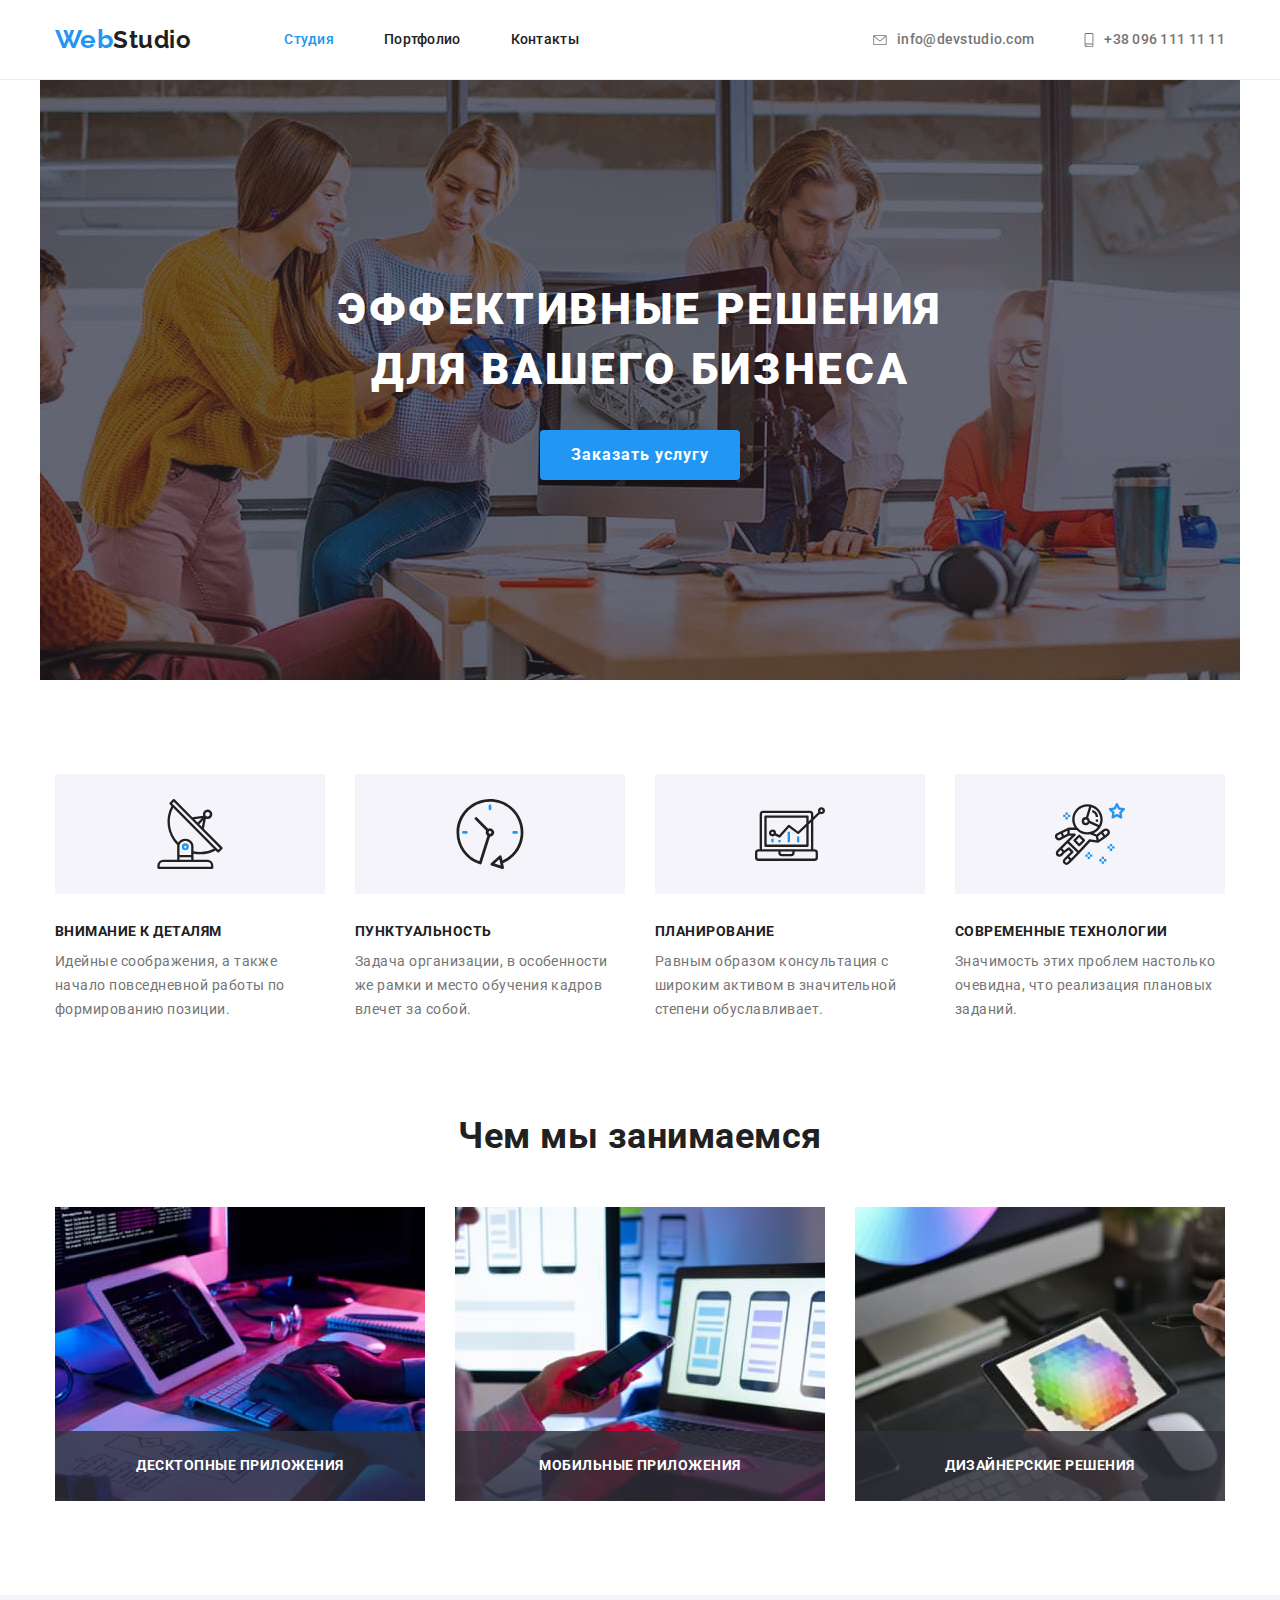
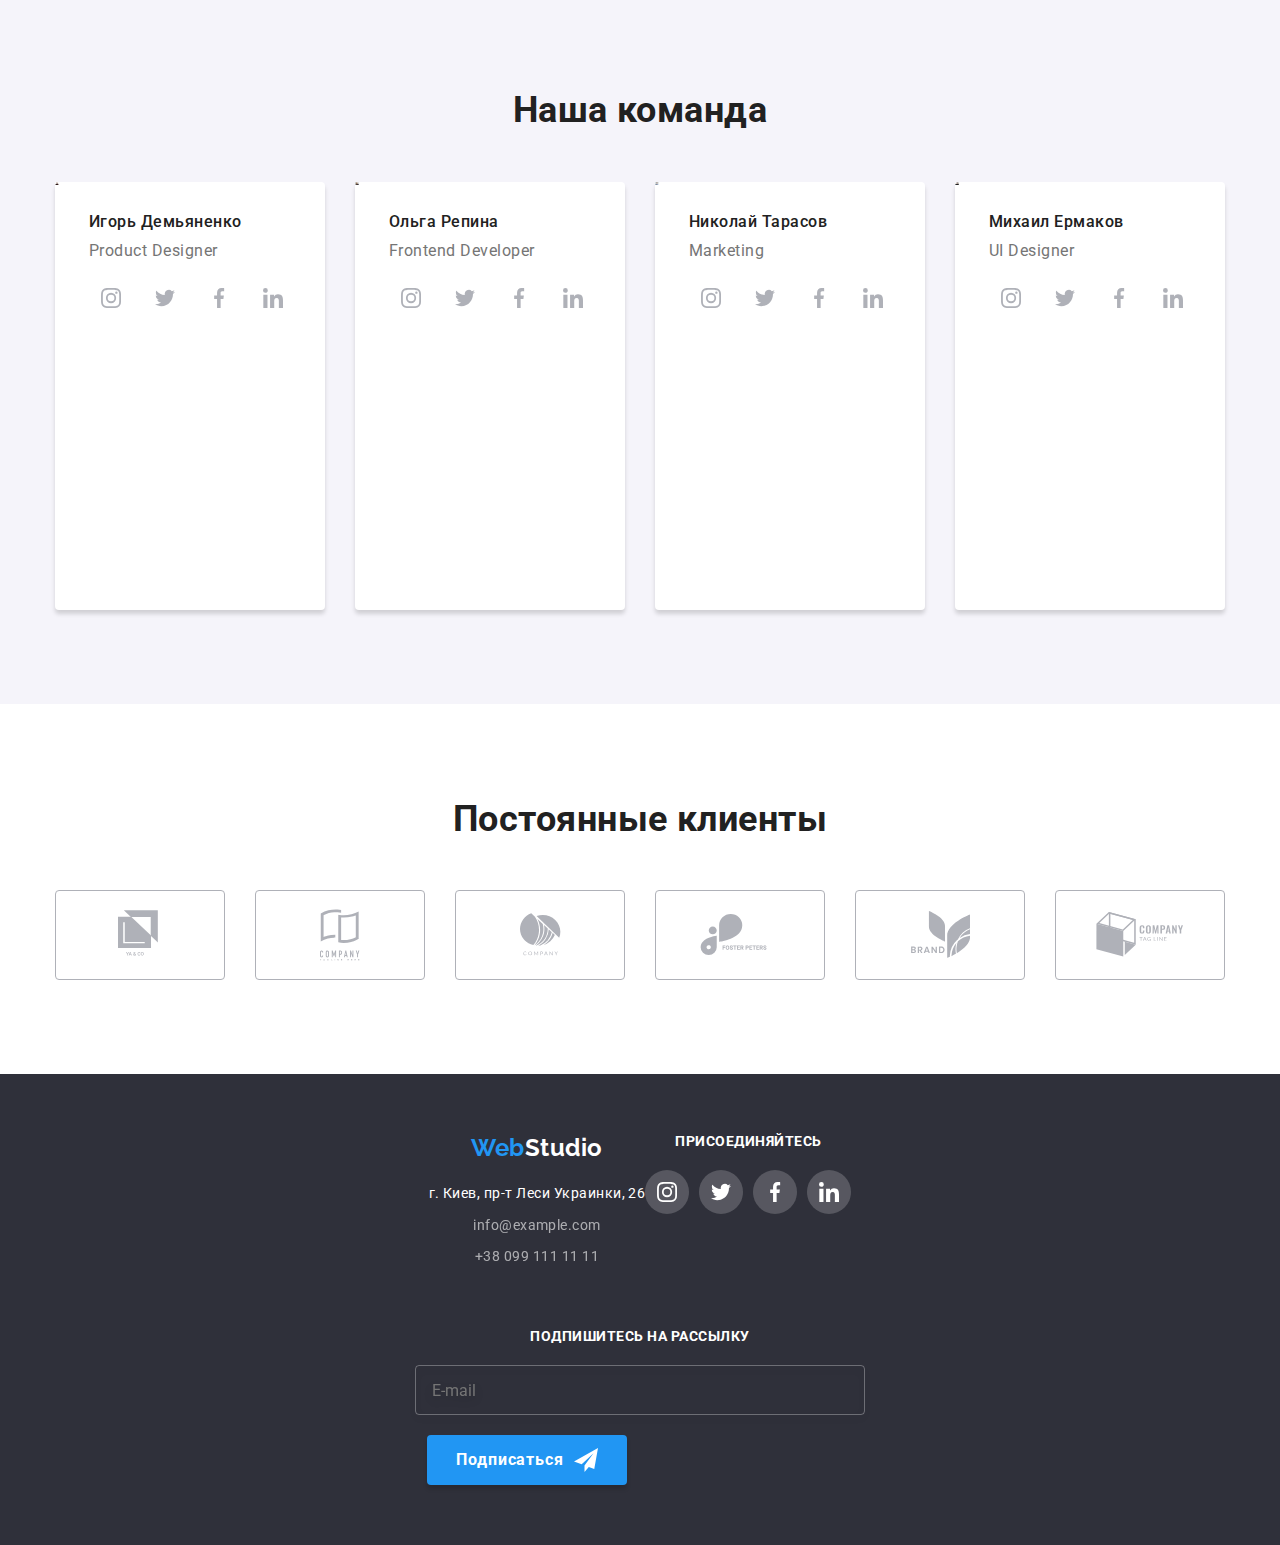
==== index.html @ 085616d6 "working-on-footer" ====
<!DOCTYPE html>
<html lang="ru">

<head>
    <meta charset="UTF-8">
    <meta name="viewport" content="width=device-width, initial-scale=1.0">
    <title>ВебСтудия</title>
    <link rel="preconnect" href="https://fonts.gstatic.com">
    <link href="https://fonts.googleapis.com/css2?family=Raleway:wght@700&family=Roboto:wght@400;500;700;900&display=swap"
        rel="stylesheet">
    <link rel="stylesheet" href="https://cdnjs.cloudflare.com/ajax/libs/modern-normalize/1.0.0/modern-normalize.css">
    <link rel="stylesheet" href="./css/main.min.css">
</head>

<body>
    <!-- header -->
    <header class="header">
        <div class="container oneline">
            <nav class="navigation">
                <a class="logo logo--header" href="./index.html" lang="en">Web<span class="logo logo--above">Studio</span></a>
                <ul class="nav-links">
                    <li class="nav-links__item">
                        <a class="nav-links__link nav-links__link--current" href="./index.html">Студия</a>
                    </li>
                    <li class="nav-links__item">
                        <a class="nav-links__link" href="./portfolio.html">Портфолио</a>
                    </li>
                    <li class="nav-links__item">
                        <a class="nav-links__link" href="#">Контакты</a>
                    </li>
                </ul>
            </nav>
            <button class="burger-button" type="button" data-menu-button>
                <svg class="burger-button__icon">
                    <use href="./images/icons/sprite.svg#icon-burger"></use>
                </svg>
            </button>
            <ul class="header-address">
                <li class="header-address__item">
                    <a class="header-address__link" href="mailto:info@devstudio.com">
                        <svg class="header-address__icon header-address__icon--envelope" width="14" height="10">
                            <use href="./images/icons/sprite.svg#icon-envelope">
                            </use>
                        </svg>info@devstudio.com
                    </a>
                </li>
                <li class="header-address__item">
                    <a class="header-address__link" href="tel:+380961111111">
                        <svg class="header-address__icon header-address__icon--smartphone" width="10" height="14">
                            <use href="./images/icons/sprite.svg#icon-smartphone">
                            </use>
                        </svg>+38 096 111 11 11
                    </a>
                </li>
            </ul>
        </div>
        <div class="mobile-menu is-open" data-menu>
            <button type="button" class="close" data-menu-close>
                <svg class="close__sign close__sign--mobile">
                    <use href="./images/icons/sprite.svg#icon-Vector"></use>
                </svg>
            </button>
            <ul class="nav-links">
                <li class="nav-links__item">
                    <a href="" class="nav-links__link">Студия</a>
                </li>
                <li class="nav-links__item">
                    <a href="" class="nav-links__link">Портфолио</a>
                </li>
                <li class="nav-links__item">
                    <a href="" class="nav-links__link">Контакты</a>
                </li>
            </ul>
            <ul class="header-address">
                <li class="header-address__item">
                    <a class="header-address__link" href="mailto:info@devstudio.com">info@devstudio.com</a>
                </li>
                <li class="header-address__item">
                    <a class="header-address__link--phone" href="tel:+380961111111">+38 096 111 11 11</a>
                </li>
            </ul>
            <ul class="mobile-socials">
                <li class="mobile-socials__item">
                    <a class="mobile-socials__link" href="mailto:info@devstudio.com">Instagram</a>
                </li>
                <li class="mobile-socials__item">
                    <a class="mobile-socials__link" href="tel:+380961111111">Twitter</a>
                </li>
                <li class="mobile-socials__item">
                    <a class="mobile-socials__link" href="tel:+380961111111">Facebook</a>
                </li>
                <li class="mobile-socials__item">
                    <a class="mobile-socials__link" href="tel:+380961111111">LinkedIn</a>
                </li>
            </ul>
        </div>
    </header>

    <main>
        <!-- hero --> 
        <section class="hero">
            <div class="container">
                <h1 class="hero__title">Эффективные решения для вашего бизнеса</h1>
                <button type="button" class="main-button" data-modal-open>Заказать услугу</button>
            </div>
        </section>

        <!-- modal window -->
        <div class="backdrop is-hidden" data-modal>
            <div class="modal">
                <button class="close" data-modal-close>
                    <svg class="close__sign close__sign--modal">
                        <use href="./images/icons/sprite.svg#icon-Vector">
                        </use>
                    </svg>
                </button>

                <!-- order-form -->
                <h2 class="form__title">Оставьте свои данные, мы вам перезвоним</h2>
                <form action="#" class="form">

                    <label class="form__label">Имя
                        <input name="user-name" class="form__input" type="text" placeholder=" " required>
                        <svg class="form__icon">
                            <use href="./images/icons/sprite.svg#icon-personform"></use>
                        </svg>
                    </label>

                    <label class="form__label">Телефон
                        <input name="user-phone" class="form__input" type="number" placeholder=" " required>
                        <svg class="form__icon">
                            <use href="./images/icons/sprite.svg#icon-phoneform"></use>
                        </svg>
                    </label>

                    <label class="form__label">Почта
                        <input name="user-email" class="form__input" type="email" placeholder=" " required>
                        <svg class="form__icon">
                            <use href="./images/icons/sprite.svg#icon-emailform"></use>
                        </svg>
                    </label>

                    <span class="form__label">Комментарий
                        <textarea class="form__input form__input--comment" name="user-comment" placeholder="Введите текст"></textarea>
                    </span>

                    <label class="form__field">
                        <input class="checkbox visually-hidden" name="accept" type="checkbox">
                        <svg class="checkbox__icon" width="16" height="15">
                            <use href="./images/icons/sprite.svg#icon-tick">
                            </use>
                        </svg>
                        Соглашаюсь с рассылкой и принимаю &nbsp;<a class="checkbox__link" href="#">Условия договора</a>
                    </label>

                    <button class="main-button" type="submit">Отправить</button>

                </form>
            </div>
        </div>

        <!-- usp -->
        <section class="section usp">
            <div class="container">
                <h2 hidden>Важные моменты</h2>
                <ul class="usp-list">
                    <li class="usp-list__item usp-list__item--antenna">
                        <h3 class="usp-list__title">Внимание к деталям</h3>
                        <p class="usp-list__description">Идейные соображения, а также начало повседневной работы по формированию
                            позиции.</p>
                    </li>
                    <li class="usp-list__item usp-list__item--clock">
                        <h3 class="usp-list__title">Пунктуальность</h3>
                        <p class="usp-list__description">Задача организации, в особенности же рамки и место обучения кадров влечет за
                            собой.</p>
                    </li>
                    <li class="usp-list__item usp-list__item--diagram">
                        <h3 class="usp-list__title">Планирование</h3>
                        <p class="usp-list__description">Равным образом консультация с широким активом в значительной степени
                            обуславливает.</p>
                    </li>
                    <li class="usp-list__item usp-list__item--astronaut">
                        <h3 class="usp-list__title">Современные технологии</h3>
                        <p class="usp-list__description">Значимость этих проблем настолько очевидна, что реализация плановых заданий.
                        </p>
                    </li>
                </ul>
            </div>
        </section>

        <!-- our job -->
        <section class="ourjob">
            <div class="container">
                <h2 class="section-title">Чем мы занимаемся</h2>
                <ul class="ourjob-list">
                    <li class="ourjob-list__item">
                        <img src="./images/img1.jpg" alt="картинка 1" width="370" height="294">
                        <div class="ourjob-list__action">
                            <p class="ourjob-list__text">Десктопные приложения</p>
                        </div>
                    </li>
                    <li class="ourjob-list__item">
                        <img src="./images/img2.jpg" alt="картинка 2" width="370" height="294">
                        <div class="ourjob-list__action">
                            <p class="ourjob-list__text">Мобильные приложения</p>
                        </div>
                    </li>
                    <li class="ourjob-list__item">
                        <img src="./images/img3.jpg" alt="картинка 3" width="370" height="294">
                        <div class="ourjob-list__action">
                            <p class="ourjob-list__text">Дизайнерские решения</p>
                        </div>
                    </li>
                </ul>
            </div>
        </section>

        <!-- team -->
        <section class="section team">
            <div class="container">
                <h2 class="section-title">Наша команда</h2>
                <ul class="members">
                    <li class="member-card">
                        <picture>
                            <source srcset="./images/team/d-demyanenko.webp 1x, ./images/team/d-demyanenko@2x.webp 2x" media="(min-width: 1200px)" type="image/webp">
                            <source srcset="./images/team/d-demyanenko.jpg 1x, ./images/team/d-demyanenko@2x.jpg 2x" media="(min-width: 1200px)">
                        
                            <source srcset="./images/team/p-demyanenko.webp 1x, ./images/team/p-demyanenko2x.webp 2x" media="(min-width: 768px)" type="image/webp">
                            <source srcset="./images/team/p-demyanenko.jpg 1x, ./images/team/p-demyanenko@2x.jpg 2x" media="(min-width: 768px)">

                            <source srcset="./images/team/m-demyanenko.webp 1x, ./images/team/m-demyanenko2x.webp 2x" media="(min-width: 480px)" type="image/webp">
                            <source srcset="./images/team/m-demyanenko.jpg 1x, ./images/team/m-demyanenko@2x.jpg 2x" media="(min-width: 480px)">

                            <img class="member-card__photo" src="./images/team/m-demyanenko.jpg" alt=" Фото Игорь Демьяненко">
                        </picture>
                        <div class="member-card__text">
                            <h3 class="member-card__name">Игорь Демьяненко</h3>
                            <p class="member-card__job" lang="en">Product Designer</p>
                            <ul class="social">
                                <li class="social__item">
                                    <a href="#" class="social__link">
                                        <svg class="social__icon">
                                        <use href="./images/icons/sprite.svg#icon-instagram">
                                        </use>
                                        </svg>
                                    </a>
                                </li>
                                <li class="social__item">
                                    <a href="#" class="social__link">
                                        <svg class="social__icon">
                                            <use href="./images/icons/sprite.svg#icon-twitter">
                                            </use>
                                        </svg>
                                    </a>
                                </li>
                                <li class="social__item">
                                    <a href="#" class="social__link">
                                        <svg class="social__icon">
                                            <use href="./images/icons/sprite.svg#icon-facebook">
                                            </use>
                                        </svg>
                                    </a>
                                </li>
                                <li class="social__item">
                                    <a href="#" class="social__link">
                                        <svg class="social__icon">
                                            <use href="./images/icons/sprite.svg#icon-linkedin">
                                            </use>
                                        </svg>
                                    </a>
                                </li>
                            </ul>
                        </div>
                    </li>
                    <li class="member-card">
                        <picture>
                            <source srcset="./images/team/d-repina.webp 1x, ./images/team/d-repina@2x.webp 2x"
                                media="(min-width: 1200px)" type="image/webp">
                            <source srcset="./images/team/d-repina.jpg 1x, ./images/team/d-repina@2x.jpg 2x"
                                media="(min-width: 1200px)">
                        
                            <source srcset="./images/team/p-repina.webp 1x, ./images/team/p-repina2x.webp 2x" media="(min-width: 768px)"
                                type="image/webp">
                            <source srcset="./images/team/p-repina.jpg 1x, ./images/team/p-repina@2x.jpg 2x" media="(min-width: 768px)">
                        
                            <source srcset="./images/team/m-repina.webp 1x, ./images/team/m-repina2x.webp 2x" media="(min-width: 480px)"
                                type="image/webp">
                            <source srcset="./images/team/m-repina.jpg 1x, ./images/team/m-repina@2x.jpg 2x" media="(min-width: 480px)">
                            
                            <img class="member-card__photo" src="./images/team/m-repina.jpg" alt=" Фото Ольга Репина">
                        </picture>
                        <div class="member-card__text">
                            <h3 class="member-card__name">Ольга Репина</h3>
                            <p class="member-card__job" lang="en">Frontend Developer</p>
                            <ul class="social">
                                <li class="social__item">
                                    <a href="#" class="social__link">
                                        <svg class="social__icon">
                                            <use href="./images/icons/sprite.svg#icon-instagram">
                                            </use>
                                        </svg>
                                    </a>
                                </li>
                                <li class="social__item">
                                    <a href="#" class="social__link">
                                        <svg class="social__icon">
                                            <use href="./images/icons/sprite.svg#icon-twitter">
                                            </use>
                                        </svg>
                                    </a>
                                </li>
                                <li class="social__item">
                                    <a href="#" class="social__link">
                                        <svg class="social__icon">
                                            <use href="./images/icons/sprite.svg#icon-facebook">
                                            </use>
                                        </svg>
                                    </a>
                                </li>
                                <li class="social__item">
                                    <a href="#" class="social__link">
                                        <svg class="social__icon">
                                            <use href="./images/icons/sprite.svg#icon-linkedin">
                                            </use>
                                        </svg>
                                    </a>
                                </li>
                            </ul>
                        </div>
                    </li>
                    <li class="member-card">
                        <picture>
                            <source srcset="./images/team/d-tarasov.webp 1x, ./images/team/d-tarasov@2x.webp 2x" media="(min-width: 1200px)"
                                type="image/webp">
                            <source srcset="./images/team/d-tarasov.jpg 1x, ./images/team/d-tarasov@2x.jpg 2x" media="(min-width: 1200px)">
                        
                            <source srcset="./images/team/p-tarasov.webp 1x, ./images/team/p-tarasov2x.webp 2x" media="(min-width: 768px)"
                                type="image/webp">
                            <source srcset="./images/team/p-tarasov.jpg 1x, ./images/team/p-tarasov@2x.jpg 2x" media="(min-width: 768px)">
                        
                            <source srcset="./images/team/m-tarasov.webp 1x, ./images/team/m-tarasov2x.webp 2x" media="(min-width: 480px)"
                                type="image/webp">
                            <source srcset="./images/team/m-tarasov.jpg 1x, ./images/team/m-tarasov@2x.jpg 2x" media="(min-width: 480px)">
                        
                            <img class="member-card__photo" src="./images/team/m-tarasov.jpg" alt="Фото Николай Тарасов">
                        </picture>
                        <div class="member-card__text">
                            <h3 class="member-card__name">Николай Тарасов</h3>
                            <p class="member-card__job" lang="en">Marketing</p>
                            <ul class="social">
                                <li class="social__item">
                                    <a href="#" class="social__link">
                                        <svg class="social__icon">
                                            <use href="./images/icons/sprite.svg#icon-instagram">
                                            </use>
                                        </svg>
                                    </a>
                                </li>
                                <li class="social__item">
                                    <a href="#" class="social__link">
                                        <svg class="social__icon">
                                            <use href="./images/icons/sprite.svg#icon-twitter">
                                            </use>
                                        </svg>
                                    </a>
                                </li>
                                <li class="social__item">
                                    <a href="#" class="social__link">
                                        <svg class="social__icon">
                                            <use href="./images/icons/sprite.svg#icon-facebook">
                                            </use>
                                        </svg>
                                    </a>
                                </li>
                                <li class="social__item">
                                    <a href="#" class="social__link">
                                        <svg class="social__icon">
                                            <use href="./images/icons/sprite.svg#icon-linkedin">
                                            </use>
                                        </svg>
                                    </a>
                                </li>
                            </ul>
                        </div>
                    </li>
                    <li class="member-card">
                        <picture>
                            <source srcset="./images/team/d-ermakov.webp 1x, ./images/team/d-ermakov@2x.webp 2x" media="(min-width: 1200px)"
                                type="image/webp">
                            <source srcset="./images/team/d-ermakov.jpg 1x, ./images/team/d-ermakov@2x.jpg 2x" media="(min-width: 1200px)">
                        
                            <source srcset="./images/team/p-ermakov.webp 1x, ./images/team/p-ermakov2x.webp 2x" media="(min-width: 768px)"
                                type="image/webp">
                            <source srcset="./images/team/p-ermakov.jpg 1x, ./images/team/p-ermakov@2x.jpg 2x" media="(min-width: 768px)">
                        
                            <source srcset="./images/team/m-ermakov.webp 1x, ./images/team/m-ermakov2x.webp 2x" media="(min-width: 480px)"
                                type="image/webp">
                            <source srcset="./images/team/m-ermakov.jpg 1x, ./images/team/m-ermakov@2x.jpg 2x" media="(min-width: 480px)">
                        
                            <img class="member-card__photo" src="./images/team/m-ermakov.jpg" alt="Фото Михаил Ермаков">
                        </picture>
                        <div class="member-card__text">
                            <h3 class="member-card__name">Михаил Ермаков</h3>
                            <p class="member-card__job" lang="en">UI Designer</p>
                            <ul class="social">
                                <li class="social__item">
                                    <a href="#" class="social__link">
                                        <svg class="social__icon">
                                            <use href="./images/icons/sprite.svg#icon-instagram">
                                            </use>
                                        </svg>
                                    </a>
                                </li>
                                <li class="social__item">
                                    <a href="#" class="social__link">
                                        <svg class="social__icon">
                                            <use href="./images/icons/sprite.svg#icon-twitter">
                                            </use>
                                        </svg>
                                    </a>
                                </li>
                                <li class="social__item">
                                    <a href="#" class="social__link">
                                        <svg class="social__icon">
                                            <use href="./images/icons/sprite.svg#icon-facebook">
                                            </use>
                                        </svg>
                                    </a>
                                </li>
                                <li class="social__item">
                                    <a href="#" class="social__link">
                                        <svg class="social__icon">
                                            <use href="./images/icons/sprite.svg#icon-linkedin">
                                            </use>
                                        </svg>
                                    </a>
                                </li>
                            </ul>
                        </div>
                    </li>
                </ul>
            </div>
        </section>
        
        <!-- clients -->
        <section class="section">
            <div class="container">
                <h2 class="section-title">Постоянные клиенты</h2>
                <ul class="clients-list">
                    <li class="clients-list__item">
                        <a class="clients-list__link" href="#">
                            <svg class="clients-list__logo" width="44" height="49">
                                <use href="./images/icons/sprite.svg#icon-logo1"></use>
                            </svg>
                        </a>
                    </li>
                    <li class="clients-list__item">
                        <a class="clients-list__link" href="#">
                            <svg class="clients-list__logo" width="40" height="52">
                                <use href="./images/icons/sprite.svg#icon-logo2"></use>
                            </svg>
                        </a>
                    </li>
                    <li class="clients-list__item">
                        <a class="clients-list__link" href="#">
                            <svg class="clients-list__logo" width="41" height="43">
                                <use href="./images/icons/sprite.svg#icon-logo3"></use>
                            </svg>
                        </a>
                    </li>
                    <li class="clients-list__item">
                        <a class="clients-list__link" href="#">
                            <svg class="clients-list__logo" width="80" height="42">
                                <use href="./images/icons/sprite.svg#icon-logo4"></use>
                            </svg>
                        </a>
                    </li>
                    <li class="clients-list__item">
                        <a class="clients-list__link" href="#">
                            <svg class="clients-list__logo" width="59" height="47">
                                <use href="./images/icons/sprite.svg#icon-logo5"></use>
                            </svg>
                        </a>
                    </li>
                    <li class="clients-list__item">
                        <a class="clients-list__link" href="#">
                            <svg class="clients-list__logo" width="88" height="45">
                                <use href="./images/icons/sprite.svg#icon-logo6"></use>
                            </svg>
                        </a>
                    </li>
                </ul>
            </div>
        </section>
    </main>

    <!-- footer -->
    <footer class="footer">
        <div class="container general">
            <div class="footer-one-and-two">
                <div class="footer-one">
                    <a class="logo logo--footer" href="./index.html" lang="en">Web<span class="logo logo--below">Studio</span></a>
                    <address class="footer-address">
                        <a class="footer-address__item" href="#">г. Киев, пр-т Леси Украинки, 26</a>
                        <a class="footer-address__item footer-address__item--contact-link" href="mailto:info@example.com">info@example.com</a>
                        <a class="footer-address__item footer-address__item--contact-link" href="tel:+380991111111">+38 099 111 11 11</a>
                    </address>
                </div>
                <div class="footer-two">
                    <h3 class="footer-title">Присоединяйтесь</h3>
                    <ul class="social">
                        <li class="social__item social__item--footer">
                            <a href="#" class="social__link">
                                <svg class="social__icon social__icon--footer">
                                    <use href="./images/icons/sprite.svg#icon-instagram">
                                    </use>
                                </svg>
                            </a>
                        </li>
                        <li class="social__item social__item--footer">
                            <a href="#" class="social__link">
                                <svg class="social__icon social__icon--footer">
                                    <use href="./images/icons/sprite.svg#icon-twitter">
                                    </use>
                                </svg>
                            </a>
                        </li>
                        <li class="social__item social__item--footer">
                            <a href="#" class="social__link">
                                <svg class="social__icon 
                                social__icon--footer">
                                    <use href="./images/icons/sprite.svg#icon-facebook">
                                    </use>
                                </svg>
                            </a>
                        </li>
                        <li class="social__item social__item--footer">
                            <a href="#" class="social__link">
                                <svg class="social__icon social__icon--footer">
                                    <use href="./images/icons/sprite.svg#icon-linkedin">
                                    </use>
                                </svg>
                            </a>
                        </li>
                    </ul>
                </div>
            </div>
            <div class="footer-three">
                <form action="#" class="subscribe">
                    <p class="footer-title">Подпишитесь на рассылку</p>
                    <div class="subscribe__container">
                        <input name="user-e-mail" class="subscribe__input" type="email" placeholder="E-mail">
                        <button class="main-button subscribe__btn" type="submit">
                            <span>Подписаться</span>
                            <svg class="subscribe__icon">
                                <use href="./images/icons/sprite.svg#icon-send"></use>
                            </svg>
                        </button>
                    </div>
                </form>
            </div>
        </div>
    </footer>

    <script src="./js/mobile-menu.js"></script>
    <script src="./js/modal.js"></script>
</body>

</html>
---- css/main.min.css ----
:root{--accent-color: #2196f3;--h-color: #212121;--text-color: #757575;--white-color: #ffffff;--font-family: Roboto, sans-serif;--time: 250ms;--delay: cubic-bezier(0.4, 0, 0.2, 1)}.visually-hidden{position:absolute !important;clip:rect(1px 1px 1px 1px);clip:rect(1px, 1px, 1px, 1px);padding:0 !important;border:0 !important;height:1px !important;width:1px !important;overflow:hidden}.main-button,.social__link,.close__sign,.nav-links__link,.nav-links__link::after,.header-address__icon,.burger-button__icon,.mobile-menu,.backdrop,.modal,.form__input,.form__icon,.checkbox__icon,.clients-list__link,.sort-button,.projects__link,.jump__text,.footer-address__item--contact-link{-webkit-transition:all var(--time) var(--delay);transition:all var(--time) var(--delay)}html{-webkit-box-sizing:border-box;box-sizing:border-box}*,*::after,*::before{-webkit-box-sizing:inherit;box-sizing:inherit}body{font-family:var(--font-family);letter-spacing:0.03em;font-style:normal;margin:0}ul{margin:0;padding:0;list-style:none}a{text-decoration:none}h1,h2,h3,h4,h5,h6,p{margin:0}img{display:block;max-width:100%;height:auto}.container{width:100%;padding:0 15px}.header .container{display:-webkit-box;display:-ms-flexbox;display:flex;-webkit-box-pack:justify;-ms-flex-pack:justify;justify-content:space-between;-webkit-box-align:center;-ms-flex-align:center;align-items:center}.container.oneline{display:-webkit-box;display:-ms-flexbox;display:flex}@media screen and (max-width: 767px){.container.oneline .header-address{display:none}}.container.general{display:-webkit-box;display:-ms-flexbox;display:flex;-webkit-box-orient:horizontal;-webkit-box-direction:normal;-ms-flex-direction:row;flex-direction:row;-webkit-box-align:baseline;-ms-flex-align:baseline;align-items:baseline;-webkit-box-pack:center;-ms-flex-pack:center;justify-content:center;display:flex;-ms-flex-direction:column;flex-direction:column;-webkit-box-align:center;-ms-flex-align:center;align-items:center}@media screen and (min-width: 480px){.container{width:480px;margin:0 auto}}@media screen and (min-width: 768px){.container{width:760px}}@media screen and (min-width: 1200px){.container{width:1200px}}.main-button{display:block;padding:8px 0;width:200px;margin:0 auto;font-weight:700;font-size:16px;line-height:1.875;letter-spacing:0.06em;color:var(--white-color);background:var(--accent-color);-webkit-box-shadow:0px 4px 4px rgba(0,0,0,0.15);box-shadow:0px 4px 4px rgba(0,0,0,0.15);border-radius:4px;border-color:transparent;cursor:pointer}.main-button:hover,.main-button:focus{background-color:#188ce8;-webkit-filter:drop-shadow(0px 4px 4px rgba(0,0,0,0.15));filter:drop-shadow(0px 4px 4px rgba(0,0,0,0.15))}.main-button.subscribe__btn{display:-webkit-box;display:-ms-flexbox;display:flex;-webkit-box-orient:horizontal;-webkit-box-direction:normal;-ms-flex-direction:row;flex-direction:row;-webkit-box-align:center;-ms-flex-align:center;align-items:center;-webkit-box-pack:center;-ms-flex-pack:center;justify-content:center}@media screen and (min-width: 1200px){.main-button.subscribe__btn{margin-left:12px}}.main-button.subscribe__btn .subscribe__icon{content:"";display:block;margin-left:10px;height:24px;width:24px;background-position:center;background-size:contain;background-repeat:no-repeat;fill:currentColor}.logo{display:inline-block;font-family:Raleway, sans-serif;font-weight:700;font-size:24px;line-height:1.17;color:var(--accent-color)}.logo--header{padding-top:16px;padding-bottom:16px}@media screen and (min-width: 768px){.logo--header{margin-right:88px;padding-top:24px;padding-bottom:25px}}@media screen and (min-width: 1200px){.logo--header{margin-right:93px;font-weight:700;font-size:26px;line-height:1.19}}.logo--footer{margin-bottom:20px}.logo--above{color:var(--h-color)}.logo--below{color:var(--white-color)}.section-title{display:-webkit-box;display:-ms-flexbox;display:flex;font-weight:700;font-size:28px;line-height:1.178;color:var(--h-color);margin-bottom:30px;-webkit-box-pack:center;-ms-flex-pack:center;justify-content:center}@media screen and (min-width: 1200px){.section-title{font-weight:700;font-size:36px;line-height:1.17;margin-bottom:50px}}.social{display:-webkit-box;display:-ms-flexbox;display:flex;-webkit-box-orient:horizontal;-webkit-box-direction:normal;-ms-flex-direction:row;flex-direction:row;-webkit-box-align:center;-ms-flex-align:center;align-items:center;-webkit-box-pack:center;-ms-flex-pack:center;justify-content:center;list-style:none}.social__item{display:block;width:44px;height:44px;margin-right:10px;border-radius:50%}.social__item:last-child{margin-right:0}.social__item--footer{background-color:rgba(255,255,255,0.1)}.social__link{width:inherit;height:inherit;border-radius:inherit;display:-webkit-box;display:-ms-flexbox;display:flex;-webkit-box-orient:horizontal;-webkit-box-direction:normal;-ms-flex-direction:row;flex-direction:row;-webkit-box-align:center;-ms-flex-align:center;align-items:center;-webkit-box-pack:center;-ms-flex-pack:center;justify-content:center;fill:#afb1b8;background-color:inherit}.social__link:hover,.social__link:focus{background-color:var(--accent-color);fill:var(--white-color)}.social__icon{height:20px;width:20px;background-position:center;background-size:contain;background-repeat:no-repeat}.social__icon--footer{fill:var(--white-color)}.close{position:absolute;background:var(--white-color);cursor:pointer}.modal .close{width:30px;height:30px;top:8px;right:8px;border:1px solid rgba(0,0,0,0.1);border-radius:50%}.mobile-menu .close{top:10px;right:15px;width:40px;height:40px;border:none}.close__sign{content:"";fill:currentColor}.close__sign:focus,.close__sign:hover{fill:var(--accent-color)}.close__sign--modal{height:11px;width:11px}.close__sign--mobile{height:19px;width:19px}.section{padding:60px 0;-webkit-box-pack:center;-ms-flex-pack:center;justify-content:center}@media screen and (min-width: 1200px){.section{padding:94px 0}}.section.team{background:#f5f4fa}.section.usp{-webkit-box-pack:start;-ms-flex-pack:start;justify-content:flex-start}.header{display:-webkit-box;display:-ms-flexbox;display:flex;-webkit-box-align:center;-ms-flex-align:center;align-items:center;border-bottom:1px solid #ececec;height:80px}.navigation{display:-webkit-box;display:-ms-flexbox;display:flex}@media screen and (max-width: 767px){.navigation .nav-links{display:none}}.nav-links{display:-webkit-box;display:-ms-flexbox;display:flex;-webkit-box-orient:vertical;-webkit-box-direction:normal;-ms-flex-direction:column;flex-direction:column;margin-bottom:auto}@media screen and (min-width: 768px){.nav-links{-webkit-box-orient:horizontal;-webkit-box-direction:normal;-ms-flex-direction:row;flex-direction:row;-webkit-box-align:center;-ms-flex-align:center;align-items:center;margin-bottom:0;margin-right:84px}}@media screen and (min-width: 1200px){.nav-links{margin-right:auto}}.nav-links__item{display:block;margin-bottom:32px;position:relative}.nav-links__item:last-child{margin-bottom:0}@media screen and (min-width: 768px){.nav-links__item{font-weight:500;font-size:40px;line-height:1.175;padding:0;margin-right:50px;margin-bottom:0}.nav-links__item:last-child{margin-right:0}}.nav-links__link{display:inline-block;font-weight:500;font-size:40px;line-height:1.175;padding:0;letter-spacing:0.02em;color:var(--h-color)}.nav-links__link:hover,.nav-links__link:focus{color:var(--accent-color)}.nav-links__link--current{color:var(--accent-color)}@media screen and (min-width: 768px){.nav-links__link{padding:32px 0;font-weight:500;font-size:14px;line-height:1.14}}.nav-links__link::after{content:"";display:block;height:4px;width:100%;background:var(--accent-color);border-radius:2px;position:absolute;left:0;bottom:0;visibility:hidden}@media screen and (max-width: 767px){.nav-links__link::after{display:none}}.nav-links__link:hover::after,.nav-links__link:focus::after{visibility:visible}.header-address{display:-webkit-box;display:-ms-flexbox;display:flex;-webkit-box-orient:vertical;-webkit-box-direction:normal;-ms-flex-direction:column;flex-direction:column}.online .header-address{margin-left:auto;-webkit-box-orient:horizontal;-webkit-box-direction:normal;-ms-flex-direction:row;flex-direction:row}@media screen and (min-width: 768px){.header-address{margin:21px 0}}@media screen and (min-width: 1200px){.header-address{-webkit-box-orient:horizontal;-webkit-box-direction:normal;-ms-flex-direction:row;flex-direction:row}}.header-address__item{display:block;margin-bottom:32px}.header-address__item:last-child{margin-bottom:64px}@media screen and (min-width: 768px){.header-address__item{margin-bottom:10px;color:var(--text-color)}.header-address__item:last-child{margin-bottom:0}}@media screen and (min-width: 1200px){.header-address__item{margin-right:50px;margin-bottom:0;color:var(--text-color)}.header-address__item:last-child{margin-right:0}}.header-address__link{font-weight:500;font-size:34px;line-height:1.176;letter-spacing:0.02em;color:var(--accent-color)}.header-address__link--phone{font-weight:500;font-size:24px;line-height:1.166;color:var(--text-color)}@media screen and (min-width: 768px){.header-address__link{font-weight:500;font-size:12px;line-height:1.166;color:var(--text-color);display:-webkit-box;display:-ms-flexbox;display:flex;-webkit-box-align:center;-ms-flex-align:center;align-items:center;-webkit-transition:all var(--time) var(--delay);transition:all var(--time) var(--delay)}.header-address__link:hover,.header-address__link:focus{color:var(--accent-color)}}@media screen and (min-width: 1200px){.header-address__link{padding:32px 0;font-weight:500;font-size:14px;line-height:1.14}}.header-address__icon{display:inline-block;margin-right:10px;fill:currentColor}.header-address__icon:hover,.header-address__icon:focus{color:var(--accent-color)}@media screen and (max-width: 767px){.header-address__icon{display:none}}.burger-button{background:var(--white-color);border:none;padding:0}.burger-button__icon{content:"";width:40px;height:40px;fill:currentColor;cursor:pointer}.burger-button__icon:hover,.burger-button__icon:focus{fill:var(--accent-color)}@media screen and (min-width: 767px){.burger-button__icon{display:none}}.mobile-menu{background-color:rosybrown;display:-webkit-box;display:-ms-flexbox;display:flex;-webkit-box-orient:vertical;-webkit-box-direction:normal;-ms-flex-direction:column;flex-direction:column;position:absolute;width:100%;max-width:480px;height:100vh;top:0;left:50%;padding:48px 40px;-webkit-transform:translateX(-50%) translateY(-100%);transform:translateX(-50%) translateY(-100%)}@media screen and (min-width: 767px){.mobile-menu{display:none}}.mobile-menu.is-open{-webkit-transform:translateX(-50%) translateY(0%);transform:translateX(-50%) translateY(0%)}.mobile-socials{display:-webkit-box;display:-ms-flexbox;display:flex}.mobile-socials__item{display:block;padding:0 10px;border-right:1px solid var(--text-color)}.mobile-socials__item:last-child{padding-right:0;border:none}.mobile-socials__item:first-child{padding-left:0}.mobile-socials__link{font-weight:500;font-size:18px;line-height:1.22;letter-spacing:0.02em;color:var(--accent-color)}.hero{width:480px;height:400px;margin:0 auto;padding:118px 0px;background-color:#2f303a;background-image:-webkit-gradient(linear, left top, left bottom, from(rgba(47,48,58,0.4)), to(rgba(47,48,58,0.4))),url(../images/m-bcgimg.jpg);background-image:linear-gradient(rgba(47,48,58,0.4), rgba(47,48,58,0.4)),url(../images/m-bcgimg.jpg);background-position:center;background-size:cover;background-repeat:no-repeat}@media screen and (min-device-pixel-ratio: 2), screen and (-webkit-min-device-pixel-ratio: 2), screen and (min-resolution: 192dpi), screen and (min-resolution: 2dppx){.hero{background-image:-webkit-gradient(linear, left top, left bottom, from(rgba(47,48,58,0.4)), to(rgba(47,48,58,0.4))),url(../images/m-bcgimg@2x.jpg);background-image:linear-gradient(rgba(47,48,58,0.4), rgba(47,48,58,0.4)),url(../images/m-bcgimg@2x.jpg)}}@media screen and (min-width: 768px){.hero{width:768px;background-image:-webkit-gradient(linear, left top, left bottom, from(rgba(47,48,58,0.4)), to(rgba(47,48,58,0.4))),url(../images/p-bcgimg.jpg);background-image:linear-gradient(rgba(47,48,58,0.4), rgba(47,48,58,0.4)),url(../images/p-bcgimg.jpg)}}@media screen and (min-device-pixel-ratio: 2) and (min-width: 768px), screen and (-webkit-min-device-pixel-ratio: 2) and (min-width: 768px), screen and (min-resolution: 192dpi) and (min-width: 768px), screen and (min-resolution: 2dppx) and (min-width: 768px){.hero{background-image:-webkit-gradient(linear, left top, left bottom, from(rgba(47,48,58,0.4)), to(rgba(47,48,58,0.4))),url(../images/p-bcgimg@2x.jpg);background-image:linear-gradient(rgba(47,48,58,0.4), rgba(47,48,58,0.4)),url(../images/p-bcgimg@2x.jpg)}}@media screen and (min-width: 1200px){.hero{min-width:1200px;height:600px;padding:200px 0px;background-image:-webkit-gradient(linear, left top, left bottom, from(rgba(47,48,58,0.4)), to(rgba(47,48,58,0.4))),url(../images/d-bcgimg.jpg);background-image:linear-gradient(rgba(47,48,58,0.4), rgba(47,48,58,0.4)),url(../images/d-bcgimg.jpg)}}@media screen and (min-device-pixel-ratio: 2) and (min-width: 1200px), screen and (-webkit-min-device-pixel-ratio: 2) and (min-width: 1200px), screen and (min-resolution: 192dpi) and (min-width: 1200px), screen and (min-resolution: 2dppx) and (min-width: 1200px){.hero{background-image:-webkit-gradient(linear, left top, left bottom, from(rgba(47,48,58,0.4)), to(rgba(47,48,58,0.4))),url(../images/d-bcgimg@2x.jpg);background-image:linear-gradient(rgba(47,48,58,0.4), rgba(47,48,58,0.4)),url(../images/d-bcgimg@2x.jpg)}}.hero__title{display:-webkit-box;display:-ms-flexbox;display:flex;text-align:center;margin:0 auto 30px;width:360px;font-weight:900;font-size:26px;line-height:1.6;letter-spacing:0.06em;text-transform:uppercase;color:var(--white-color)}@media screen and (min-width: 1200px){.hero__title{width:696px;margin:0 auto 30px;font-weight:900;font-size:44px;line-height:1.36}}.backdrop{position:fixed;top:0;left:0;width:100%;height:100%;background:rgba(0,0,0,0.2);opacity:1;visibility:visible}.backdrop.is-hidden{opacity:0;pointer-events:none;visibility:hidden}.backdrop.is-hidden .modal{opacity:0}.modal{position:absolute;top:50%;left:50%;-webkit-transform:translate(-50%, -50%);transform:translate(-50%, -50%);height:609px;width:450px;background:var(--white-color);-webkit-box-shadow:0px 1px 3px rgba(0,0,0,0.12),0px 1px 1px rgba(0,0,0,0.14),0px 2px 1px rgba(0,0,0,0.2);box-shadow:0px 1px 3px rgba(0,0,0,0.12),0px 1px 1px rgba(0,0,0,0.14),0px 2px 1px rgba(0,0,0,0.2);border-radius:4px;opacity:1;padding:40px}@media screen and (min-width: 1200px){.modal{height:581px;width:528px}}.form{display:-webkit-box;display:-ms-flexbox;display:flex;-webkit-box-orient:vertical;-webkit-box-direction:normal;-ms-flex-direction:column;flex-direction:column}.form__title{display:-webkit-box;display:-ms-flexbox;display:flex;-webkit-box-orient:horizontal;-webkit-box-direction:normal;-ms-flex-direction:row;flex-direction:row;-webkit-box-align:center;-ms-flex-align:center;align-items:center;-webkit-box-pack:center;-ms-flex-pack:center;justify-content:center;margin-bottom:12px;font-weight:700;font-size:20px;line-height:1.5;color:var(--h-color)}@media screen and (min-width: 1200px){.form__title{font-weight:700;font-size:20px;line-height:1.15}}.form__label{position:relative;display:inline-block;margin-bottom:10px;font-weight:400;font-size:12px;line-height:1.17;letter-spacing:0.01em;color:var(--text-color)}.form__input{display:inline-block;padding:0 12px 0 42px;margin-top:4px;height:40px;width:100%;border:1px solid rgba(33,33,33,0.2);border-radius:4px;font-weight:400;font-size:12px;line-height:1.17;letter-spacing:0.01em;color:var(--h-color)}.form__input::-webkit-input-placeholder{color:rgba(117,117,117,0.5)}.form__input:-ms-input-placeholder{color:rgba(117,117,117,0.5)}.form__input::-ms-input-placeholder{color:rgba(117,117,117,0.5)}.form__input::placeholder{color:rgba(117,117,117,0.5)}.form__input:focus,.form__input:hover{border-color:var(--accent-color);outline:none}.form__input--comment{height:120px;padding:12px 16px}textarea{resize:none}.form__icon{position:absolute;display:inline-block;content:"";width:18px;height:18px;top:50%;left:12px;fill:currentColor}.form__input:focus+.form__icon,.form__input:hover+.form__icon{fill:var(--accent-color)}.form__field{display:-webkit-box;display:-ms-flexbox;display:flex;-webkit-box-orient:horizontal;-webkit-box-direction:normal;-ms-flex-direction:row;flex-direction:row;-webkit-box-align:center;-ms-flex-align:center;align-items:center;-webkit-box-pack:center;-ms-flex-pack:center;justify-content:center;margin-top:10px;margin-bottom:30px;font-weight:400;font-size:12px;line-height:1.7;color:var(--text-color)}@media screen and (min-width: 1200px){.form__field{font-weight:400;font-size:14px;line-height:1.7}}.checkbox__link{color:var(--accent-color);text-decoration:underline}.checkbox__icon{display:inline-block;margin-right:8px;border:2px solid #000000;border-radius:2px;-webkit-box-shadow:0px 4px 4px rgba(0,0,0,0.25);box-shadow:0px 4px 4px rgba(0,0,0,0.25);cursor:pointer;fill:var(--white-color)}.checkbox:hover+.checkbox__icon,.checkbox:focus+.checkbox__icon{border-color:var(--accent-color)}.checkbox:checked+.checkbox__icon{border-color:var(--accent-color);background-color:var(--accent-color);-webkit-box-shadow:none;box-shadow:none}.usp-list{display:-webkit-inline-box;display:-ms-inline-flexbox;display:inline-flex;-webkit-box-orient:vertical;-webkit-box-direction:normal;-ms-flex-direction:column;flex-direction:column}@media screen and (min-width: 768px){.usp-list{-webkit-box-orient:horizontal;-webkit-box-direction:normal;-ms-flex-direction:row;flex-direction:row}}.usp-list__item{display:inline-block;margin-bottom:30px;width:450px}.usp-list__item:last-child{margin-bottom:0}.usp-list__item::before{content:"";display:block;height:120px;margin-bottom:30px;background-color:#f5f4fa;background-repeat:no-repeat;background-position:center}.usp-list__item--antenna::before{background-image:url("../images/icons/antenna.svg")}.usp-list__item--clock::before{background-image:url("../images/icons/clock.svg")}.usp-list__item--diagram::before{background-image:url("../images/icons/diagram.svg")}.usp-list__item--astronaut::before{background-image:url("../images/icons/astronaut.svg")}@media screen and (min-width: 768px){.usp-list__item{width:354px;margin-right:30px;margin-bottom:30px}.usp-list__item:nth-child(2n){margin-right:0}.usp-list__item:nth-last-child(-n+2){margin-bottom:0}}@media screen and (min-width: 1200px){.usp-list__item{width:270px;margin-bottom:0;margin-right:30px}.usp-list__item:nth-child(2n){margin-right:30px}.usp-list__item:last-child{margin-right:0}}.usp-list__title{display:-webkit-box;display:-ms-flexbox;display:flex;-webkit-box-pack:center;-ms-flex-pack:center;justify-content:center;margin-bottom:10px;font-weight:700;font-size:14px;line-height:1.14;text-transform:uppercase;color:var(--h-color)}@media screen and (min-width: 768px){.usp-list__title{-webkit-box-pack:start;-ms-flex-pack:start;justify-content:flex-start}}.usp-list__description{display:-webkit-box;display:-ms-flexbox;display:flex;font-weight:400;font-size:14px;line-height:1.7;color:var(--text-color)}.ourjob{display:-webkit-box;display:-ms-flexbox;display:flex;text-align:center;padding-bottom:94px}@media screen and (max-width: 1159px){.ourjob{display:none}}.ourjob-list{display:-webkit-box;display:-ms-flexbox;display:flex;list-style:none}.ourjob-list__item{display:inline-block;margin-right:30px}.ourjob-list__item:last-child{margin-right:0px}.ourjob-list__action{position:relative}.ourjob-list__text{position:absolute;display:-webkit-box;display:-ms-flexbox;display:flex;-webkit-box-orient:horizontal;-webkit-box-direction:normal;-ms-flex-direction:row;flex-direction:row;-webkit-box-align:center;-ms-flex-align:center;align-items:center;-webkit-box-pack:center;-ms-flex-pack:center;justify-content:center;left:0;bottom:0;height:70px;width:100%;font-weight:700;font-size:14px;line-height:1.14;text-transform:uppercase;color:var(--white-color);background:rgba(47,48,58,0.8)}.members{display:-webkit-box;display:-ms-flexbox;display:flex;-webkit-box-orient:vertical;-webkit-box-direction:normal;-ms-flex-direction:column;flex-direction:column}@media screen and (min-width: 768px){.members{-webkit-box-orient:horizontal;-webkit-box-direction:normal;-ms-flex-direction:row;flex-direction:row}}.member-card{display:-webkit-inline-box;display:-ms-inline-flexbox;display:inline-flex;margin-bottom:30px;width:450px;height:622px;-webkit-box-shadow:0px 4px 4px rgba(0,0,0,0.15);box-shadow:0px 4px 4px rgba(0,0,0,0.15);border-radius:4px;border-color:transparent;background-color:var(--white-color)}.member-card:last-child{margin-bottom:0px}@media screen and (min-width: 768px){.member-card{width:354px;height:536px;margin-right:30px;margin-bottom:30px}.member-card:nth-child(2n){margin-right:0}.member-card:nth-last-child(-n+2){margin-bottom:0}}@media screen and (min-width: 1200px){.member-card{width:270px;height:428px;margin-bottom:0}.member-card:nth-child(2n){margin-right:30px}.member-card:last-child{margin-right:0px}}.member-card__text{padding:30px}.member-card__name{display:block;margin-bottom:10px;font-weight:500;font-size:16px;line-height:1.19;color:var(--h-color)}.member-card__job{display:inline-block;margin-bottom:16px;font-weight:400;font-size:16px;line-height:1.19;color:var(--text-color)}.clients-list{display:-webkit-inline-box;display:-ms-inline-flexbox;display:inline-flex}.clients-list__item{display:inline-block;margin-right:30px;width:210px;height:90px}.clients-list__item:nth-child(2n){margin-right:0}@media screen and (min-width: 768px){.clients-list__item{width:226px}.clients-list__item:nth-child(2n){margin-right:30px}.clients-list__item:nth-child(3n){margin-right:0}}@media screen and (min-width: 1200px){.clients-list__item{width:170px}.clients-list__item:nth-child(3n){margin-right:30px}.clients-list__item:last-child{margin-right:0}}.clients-list__link{width:inherit;height:inherit;display:-webkit-box;display:-ms-flexbox;display:flex;-webkit-box-orient:horizontal;-webkit-box-direction:normal;-ms-flex-direction:row;flex-direction:row;-webkit-box-align:center;-ms-flex-align:center;align-items:center;-webkit-box-pack:center;-ms-flex-pack:center;justify-content:center;border:1px solid;border-radius:4px;border-color:#afb1b8;fill:#afb1b8}.clients-list__link:hover,.clients-list__link:focus{border-color:var(--accent-color);fill:var(--accent-color)}.clients-list__logo{background-position:center;background-size:contain;background-repeat:no-repeat}.portfolio{padding-top:94px;padding-bottom:94px}.buttons-list{list-style:none;margin-bottom:50px;display:-webkit-box;display:-ms-flexbox;display:flex;-webkit-box-pack:center;-ms-flex-pack:center;justify-content:center}.buttons-list__item{margin-right:8px}.buttons-list__item:last-child{margin-right:0}.sort-button{display:inline-block;padding:6px 22px;font-weight:500;font-size:16px;line-height:1.62;color:var(--h-color);background-color:#f5f4fa;border-radius:4px;border-color:transparent;-webkit-box-shadow:none;box-shadow:none;cursor:pointer}.sort-button:hover,.sort-button:focus{color:var(--white-color);background-color:var(--accent-color);-webkit-box-shadow:0px 3px 1px rgba(0,0,0,0.1),0px 1px 2px rgba(0,0,0,0.08),0px 2px 2px #0000001f;box-shadow:0px 3px 1px rgba(0,0,0,0.1),0px 1px 2px rgba(0,0,0,0.08),0px 2px 2px #0000001f}.projects{list-style:none;display:-webkit-box;display:-ms-flexbox;display:flex;-ms-flex-wrap:wrap;flex-wrap:wrap}.projects__item{width:370px;margin-right:30px;margin-bottom:30px}.projects__item:nth-child(3n){margin-right:0}.projects__item:nth-last-child(-n+3){margin-bottom:0}.projects__link{display:block;-webkit-box-shadow:none;box-shadow:none}.projects__link:hover,.projects__link:focus{-webkit-box-shadow:0px 1px 1px rgba(0,0,0,0.12),0px 4px 4px rgba(0,0,0,0.06),1px 4px 6px rgba(0,0,0,0.16);box-shadow:0px 1px 1px rgba(0,0,0,0.12),0px 4px 4px rgba(0,0,0,0.06),1px 4px 6px rgba(0,0,0,0.16)}.projects__text{border:1px solid #eeeeee;border-top:0;padding:20px 24px}.projects__title{display:block;margin-bottom:4px;font-weight:700;font-size:18px;line-height:2;letter-spacing:0.06em;color:var(--h-color)}.projects__type{font-weight:400;font-size:16px;line-height:1.875;color:var(--text-color)}.jump{position:relative;overflow:hidden}.jump__text{position:absolute;top:0;left:0;width:100%;height:100%;padding:63px 24px;font-weight:400;font-size:18px;line-height:1.55;color:var(--white-color);background:var(--accent-color);opacity:0.9;-webkit-transform:translateY(101%);transform:translateY(101%)}.projects__link:hover .jump__text,.projects__link:focus .jump__text{-webkit-transform:translateY(0);transform:translateY(0)}address{font-style:normal}.footer{background:#2f303a;padding-top:60px;padding-bottom:60px}.footer-one{display:-webkit-box;display:-ms-flexbox;display:flex;-webkit-box-orient:vertical;-webkit-box-direction:normal;-ms-flex-direction:column;flex-direction:column;-webkit-box-align:center;-ms-flex-align:center;align-items:center;-webkit-box-pack:center;-ms-flex-pack:center;justify-content:center;margin-bottom:60px}@media screen and (min-widht: 768px){.footer-one{margin-right:auto}}@media screen and (min-widht: 1200px){.footer-one{margin-right:70px}}.footer-address{display:-webkit-box;display:-ms-flexbox;display:flex;-webkit-box-orient:vertical;-webkit-box-direction:normal;-ms-flex-direction:column;flex-direction:column;-webkit-box-align:center;-ms-flex-align:center;align-items:center;-webkit-box-pack:center;-ms-flex-pack:center;justify-content:center}.footer-address__item{display:inline-block;font-weight:400;font-size:14px;line-height:1.7;color:var(--white-color)}.footer-address__item--contact-link{margin-top:8px;opacity:0.6}.footer-address__item--contact-link:hover,.footer-address__item--contact-link:focus{color:var(--accent-color)}.footer-two{display:block;margin-bottom:60px}.footer-title{display:-webkit-box;display:-ms-flexbox;display:flex;-webkit-box-pack:center;-ms-flex-pack:center;justify-content:center;margin-bottom:20px;font-weight:700;font-size:14px;line-height:1.14;text-transform:uppercase;color:var(--white-color)}.footer-one-and-two{display:-webkit-box;display:-ms-flexbox;display:flex;-webkit-box-orient:vertical;-webkit-box-direction:normal;-ms-flex-direction:column;flex-direction:column}@media screen and (min-width: 768px){.footer-one-and-two{-webkit-box-orient:horizontal;-webkit-box-direction:normal;-ms-flex-direction:row;flex-direction:row}}.subscribe{display:-webkit-box;display:-ms-flexbox;display:flex;-webkit-box-orient:vertical;-webkit-box-direction:normal;-ms-flex-direction:column;flex-direction:column;-webkit-box-align:center;-ms-flex-align:center;align-items:center;-webkit-box-pack:center;-ms-flex-pack:center;justify-content:center}.subscribe__container{display:-webkit-box;display:-ms-flexbox;display:flex;-webkit-box-orient:vertical;-webkit-box-direction:normal;-ms-flex-direction:column;flex-direction:column;-webkit-box-align:center;-ms-flex-align:center;align-items:center;-webkit-box-pack:center;-ms-flex-pack:center;justify-content:center}.subscribe__input{width:450px;height:50px;font-weight:400;font-size:16px;line-height:1.25;color:rgba(255,255,255,0.6);background-color:inherit;border:1px solid rgba(255,255,255,0.3);-webkit-filter:drop-shadow(0px 4px 4px rgba(0,0,0,0.15));filter:drop-shadow(0px 4px 4px rgba(0,0,0,0.15));border-radius:4px;padding:15px 16px;margin-bottom:20px}.subscribe__input:focus,.subscribe__input:hover{border-color:var(--accent-color);outline:none}
/*# sourceMappingURL=main.min.css.map */
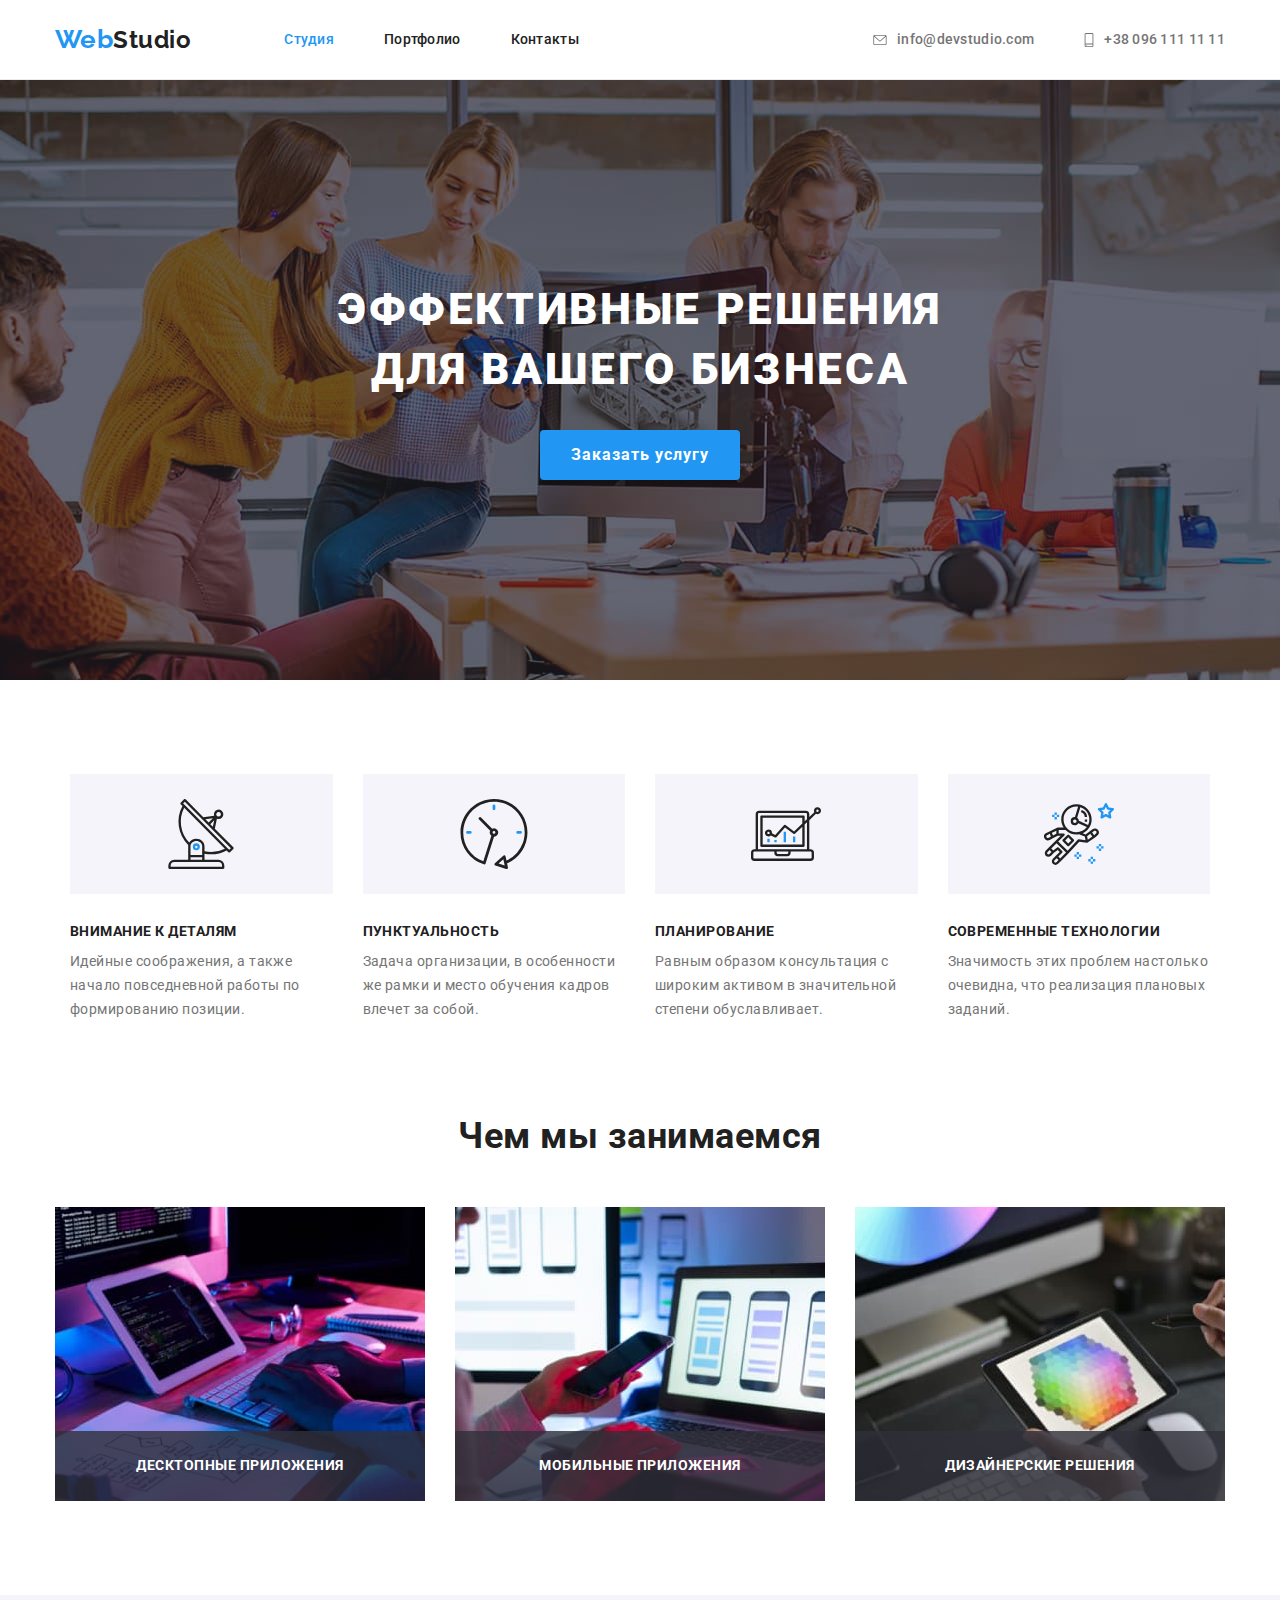
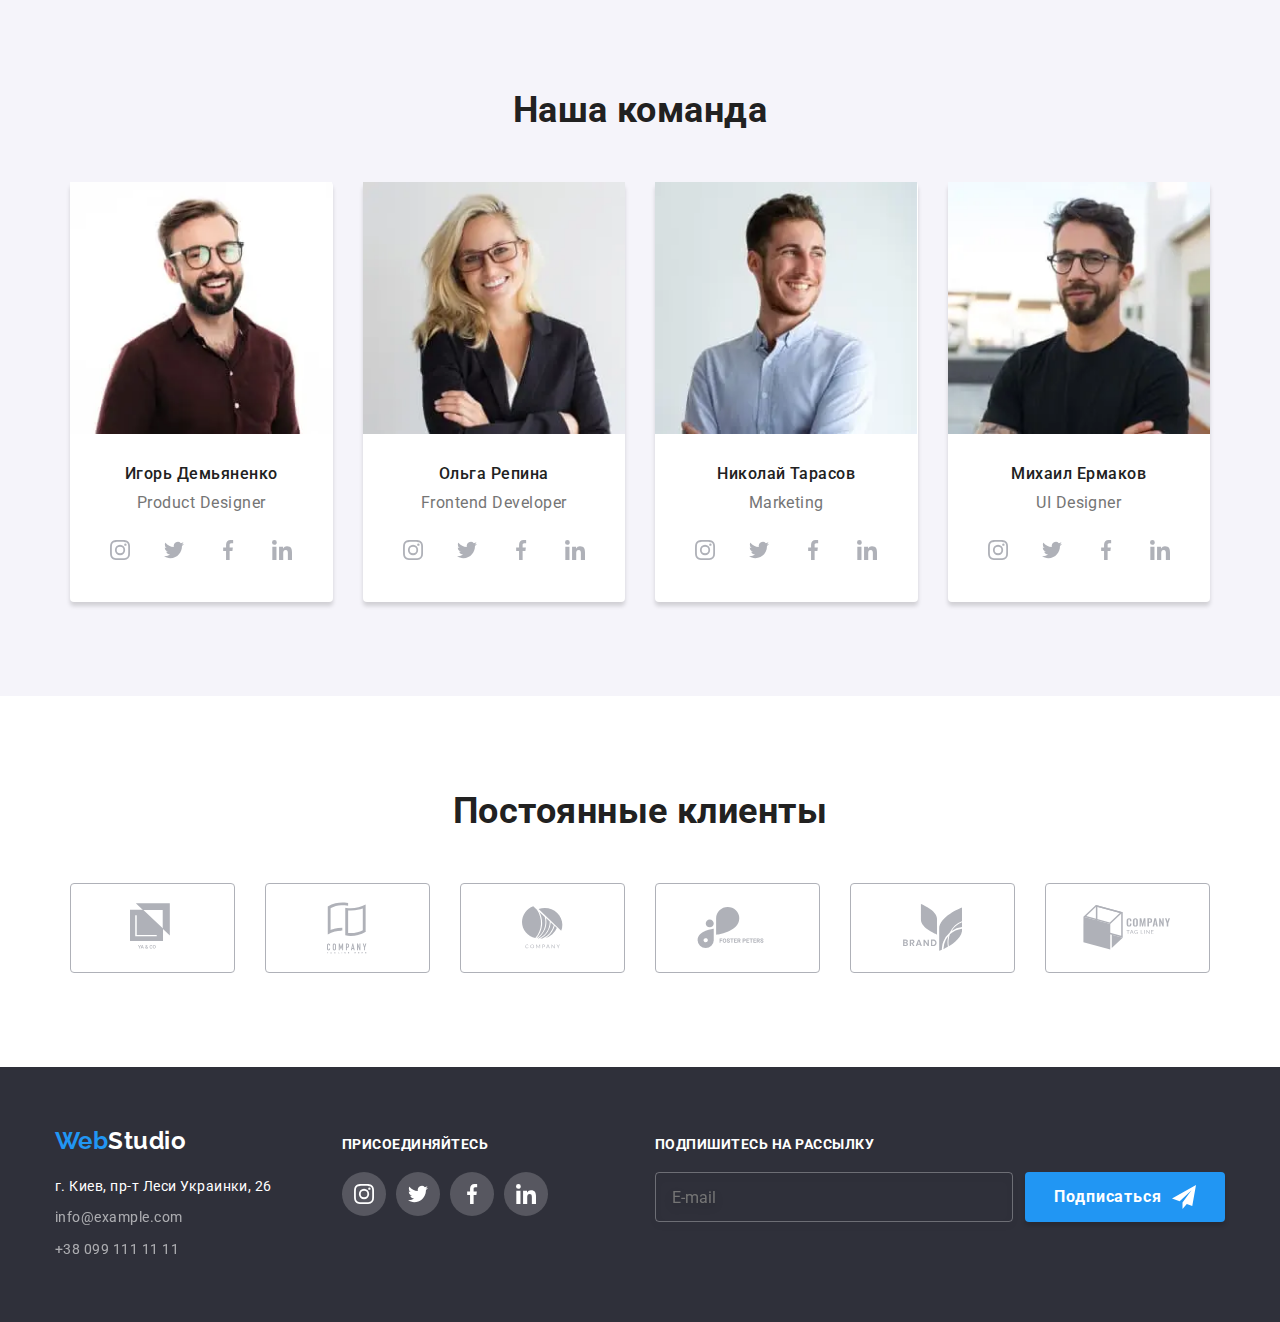
==== commit 932f961b: "index-done" ====
--- a/index.html
+++ b/index.html
@@ -54,7 +54,7 @@
                 </li>
             </ul>
         </div>
-        <div class="mobile-menu is-open" data-menu>
+        <div class="mobile-menu" data-menu>
             <button type="button" class="close" data-menu-close>
                 <svg class="close__sign close__sign--mobile">
                     <use href="./images/icons/sprite.svg#icon-Vector"></use>
@@ -62,13 +62,13 @@
             </button>
             <ul class="nav-links">
                 <li class="nav-links__item">
-                    <a href="" class="nav-links__link">Студия</a>
+                    <a href="./index.html" class="nav-links__link">Студия</a>
                 </li>
                 <li class="nav-links__item">
-                    <a href="" class="nav-links__link">Портфолио</a>
+                    <a href="./portfolio.html"class="nav-links__link">Портфолио</a>
                 </li>
                 <li class="nav-links__item">
-                    <a href="" class="nav-links__link">Контакты</a>
+                    <a href="#" class="nav-links__link">Контакты</a>
                 </li>
             </ul>
             <ul class="header-address">
--- a/css/main.min.css
+++ b/css/main.min.css
@@ -1,2 +1,2 @@
-:root{--accent-color: #2196f3;--h-color: #212121;--text-color: #757575;--white-color: #ffffff;--font-family: Roboto, sans-serif;--time: 250ms;--delay: cubic-bezier(0.4, 0, 0.2, 1)}.visually-hidden{position:absolute !important;clip:rect(1px 1px 1px 1px);clip:rect(1px, 1px, 1px, 1px);padding:0 !important;border:0 !important;height:1px !important;width:1px !important;overflow:hidden}.main-button,.social__link,.close__sign,.nav-links__link,.nav-links__link::after,.header-address__icon,.burger-button__icon,.mobile-menu,.backdrop,.modal,.form__input,.form__icon,.checkbox__icon,.clients-list__link,.sort-button,.projects__link,.jump__text,.footer-address__item--contact-link{-webkit-transition:all var(--time) var(--delay);transition:all var(--time) var(--delay)}html{-webkit-box-sizing:border-box;box-sizing:border-box}*,*::after,*::before{-webkit-box-sizing:inherit;box-sizing:inherit}body{font-family:var(--font-family);letter-spacing:0.03em;font-style:normal;margin:0}ul{margin:0;padding:0;list-style:none}a{text-decoration:none}h1,h2,h3,h4,h5,h6,p{margin:0}img{display:block;max-width:100%;height:auto}.container{width:100%;padding:0 15px}.header .container{display:-webkit-box;display:-ms-flexbox;display:flex;-webkit-box-pack:justify;-ms-flex-pack:justify;justify-content:space-between;-webkit-box-align:center;-ms-flex-align:center;align-items:center}.container.oneline{display:-webkit-box;display:-ms-flexbox;display:flex}@media screen and (max-width: 767px){.container.oneline .header-address{display:none}}.container.general{display:-webkit-box;display:-ms-flexbox;display:flex;-webkit-box-orient:horizontal;-webkit-box-direction:normal;-ms-flex-direction:row;flex-direction:row;-webkit-box-align:baseline;-ms-flex-align:baseline;align-items:baseline;-webkit-box-pack:center;-ms-flex-pack:center;justify-content:center;display:flex;-ms-flex-direction:column;flex-direction:column;-webkit-box-align:center;-ms-flex-align:center;align-items:center}@media screen and (min-width: 480px){.container{width:480px;margin:0 auto}}@media screen and (min-width: 768px){.container{width:760px}}@media screen and (min-width: 1200px){.container{width:1200px}}.main-button{display:block;padding:8px 0;width:200px;margin:0 auto;font-weight:700;font-size:16px;line-height:1.875;letter-spacing:0.06em;color:var(--white-color);background:var(--accent-color);-webkit-box-shadow:0px 4px 4px rgba(0,0,0,0.15);box-shadow:0px 4px 4px rgba(0,0,0,0.15);border-radius:4px;border-color:transparent;cursor:pointer}.main-button:hover,.main-button:focus{background-color:#188ce8;-webkit-filter:drop-shadow(0px 4px 4px rgba(0,0,0,0.15));filter:drop-shadow(0px 4px 4px rgba(0,0,0,0.15))}.main-button.subscribe__btn{display:-webkit-box;display:-ms-flexbox;display:flex;-webkit-box-orient:horizontal;-webkit-box-direction:normal;-ms-flex-direction:row;flex-direction:row;-webkit-box-align:center;-ms-flex-align:center;align-items:center;-webkit-box-pack:center;-ms-flex-pack:center;justify-content:center}@media screen and (min-width: 1200px){.main-button.subscribe__btn{margin-left:12px}}.main-button.subscribe__btn .subscribe__icon{content:"";display:block;margin-left:10px;height:24px;width:24px;background-position:center;background-size:contain;background-repeat:no-repeat;fill:currentColor}.logo{display:inline-block;font-family:Raleway, sans-serif;font-weight:700;font-size:24px;line-height:1.17;color:var(--accent-color)}.logo--header{padding-top:16px;padding-bottom:16px}@media screen and (min-width: 768px){.logo--header{margin-right:88px;padding-top:24px;padding-bottom:25px}}@media screen and (min-width: 1200px){.logo--header{margin-right:93px;font-weight:700;font-size:26px;line-height:1.19}}.logo--footer{margin-bottom:20px}.logo--above{color:var(--h-color)}.logo--below{color:var(--white-color)}.section-title{display:-webkit-box;display:-ms-flexbox;display:flex;font-weight:700;font-size:28px;line-height:1.178;color:var(--h-color);margin-bottom:30px;-webkit-box-pack:center;-ms-flex-pack:center;justify-content:center}@media screen and (min-width: 1200px){.section-title{font-weight:700;font-size:36px;line-height:1.17;margin-bottom:50px}}.social{display:-webkit-box;display:-ms-flexbox;display:flex;-webkit-box-orient:horizontal;-webkit-box-direction:normal;-ms-flex-direction:row;flex-direction:row;-webkit-box-align:center;-ms-flex-align:center;align-items:center;-webkit-box-pack:center;-ms-flex-pack:center;justify-content:center;list-style:none}.social__item{display:block;width:44px;height:44px;margin-right:10px;border-radius:50%}.social__item:last-child{margin-right:0}.social__item--footer{background-color:rgba(255,255,255,0.1)}.social__link{width:inherit;height:inherit;border-radius:inherit;display:-webkit-box;display:-ms-flexbox;display:flex;-webkit-box-orient:horizontal;-webkit-box-direction:normal;-ms-flex-direction:row;flex-direction:row;-webkit-box-align:center;-ms-flex-align:center;align-items:center;-webkit-box-pack:center;-ms-flex-pack:center;justify-content:center;fill:#afb1b8;background-color:inherit}.social__link:hover,.social__link:focus{background-color:var(--accent-color);fill:var(--white-color)}.social__icon{height:20px;width:20px;background-position:center;background-size:contain;background-repeat:no-repeat}.social__icon--footer{fill:var(--white-color)}.close{position:absolute;background:var(--white-color);cursor:pointer}.modal .close{width:30px;height:30px;top:8px;right:8px;border:1px solid rgba(0,0,0,0.1);border-radius:50%}.mobile-menu .close{top:10px;right:15px;width:40px;height:40px;border:none}.close__sign{content:"";fill:currentColor}.close__sign:focus,.close__sign:hover{fill:var(--accent-color)}.close__sign--modal{height:11px;width:11px}.close__sign--mobile{height:19px;width:19px}.section{padding:60px 0;-webkit-box-pack:center;-ms-flex-pack:center;justify-content:center}@media screen and (min-width: 1200px){.section{padding:94px 0}}.section.team{background:#f5f4fa}.section.usp{-webkit-box-pack:start;-ms-flex-pack:start;justify-content:flex-start}.header{display:-webkit-box;display:-ms-flexbox;display:flex;-webkit-box-align:center;-ms-flex-align:center;align-items:center;border-bottom:1px solid #ececec;height:80px}.navigation{display:-webkit-box;display:-ms-flexbox;display:flex}@media screen and (max-width: 767px){.navigation .nav-links{display:none}}.nav-links{display:-webkit-box;display:-ms-flexbox;display:flex;-webkit-box-orient:vertical;-webkit-box-direction:normal;-ms-flex-direction:column;flex-direction:column;margin-bottom:auto}@media screen and (min-width: 768px){.nav-links{-webkit-box-orient:horizontal;-webkit-box-direction:normal;-ms-flex-direction:row;flex-direction:row;-webkit-box-align:center;-ms-flex-align:center;align-items:center;margin-bottom:0;margin-right:84px}}@media screen and (min-width: 1200px){.nav-links{margin-right:auto}}.nav-links__item{display:block;margin-bottom:32px;position:relative}.nav-links__item:last-child{margin-bottom:0}@media screen and (min-width: 768px){.nav-links__item{font-weight:500;font-size:40px;line-height:1.175;padding:0;margin-right:50px;margin-bottom:0}.nav-links__item:last-child{margin-right:0}}.nav-links__link{display:inline-block;font-weight:500;font-size:40px;line-height:1.175;padding:0;letter-spacing:0.02em;color:var(--h-color)}.nav-links__link:hover,.nav-links__link:focus{color:var(--accent-color)}.nav-links__link--current{color:var(--accent-color)}@media screen and (min-width: 768px){.nav-links__link{padding:32px 0;font-weight:500;font-size:14px;line-height:1.14}}.nav-links__link::after{content:"";display:block;height:4px;width:100%;background:var(--accent-color);border-radius:2px;position:absolute;left:0;bottom:0;visibility:hidden}@media screen and (max-width: 767px){.nav-links__link::after{display:none}}.nav-links__link:hover::after,.nav-links__link:focus::after{visibility:visible}.header-address{display:-webkit-box;display:-ms-flexbox;display:flex;-webkit-box-orient:vertical;-webkit-box-direction:normal;-ms-flex-direction:column;flex-direction:column}.online .header-address{margin-left:auto;-webkit-box-orient:horizontal;-webkit-box-direction:normal;-ms-flex-direction:row;flex-direction:row}@media screen and (min-width: 768px){.header-address{margin:21px 0}}@media screen and (min-width: 1200px){.header-address{-webkit-box-orient:horizontal;-webkit-box-direction:normal;-ms-flex-direction:row;flex-direction:row}}.header-address__item{display:block;margin-bottom:32px}.header-address__item:last-child{margin-bottom:64px}@media screen and (min-width: 768px){.header-address__item{margin-bottom:10px;color:var(--text-color)}.header-address__item:last-child{margin-bottom:0}}@media screen and (min-width: 1200px){.header-address__item{margin-right:50px;margin-bottom:0;color:var(--text-color)}.header-address__item:last-child{margin-right:0}}.header-address__link{font-weight:500;font-size:34px;line-height:1.176;letter-spacing:0.02em;color:var(--accent-color)}.header-address__link--phone{font-weight:500;font-size:24px;line-height:1.166;color:var(--text-color)}@media screen and (min-width: 768px){.header-address__link{font-weight:500;font-size:12px;line-height:1.166;color:var(--text-color);display:-webkit-box;display:-ms-flexbox;display:flex;-webkit-box-align:center;-ms-flex-align:center;align-items:center;-webkit-transition:all var(--time) var(--delay);transition:all var(--time) var(--delay)}.header-address__link:hover,.header-address__link:focus{color:var(--accent-color)}}@media screen and (min-width: 1200px){.header-address__link{padding:32px 0;font-weight:500;font-size:14px;line-height:1.14}}.header-address__icon{display:inline-block;margin-right:10px;fill:currentColor}.header-address__icon:hover,.header-address__icon:focus{color:var(--accent-color)}@media screen and (max-width: 767px){.header-address__icon{display:none}}.burger-button{background:var(--white-color);border:none;padding:0}.burger-button__icon{content:"";width:40px;height:40px;fill:currentColor;cursor:pointer}.burger-button__icon:hover,.burger-button__icon:focus{fill:var(--accent-color)}@media screen and (min-width: 767px){.burger-button__icon{display:none}}.mobile-menu{background-color:rosybrown;display:-webkit-box;display:-ms-flexbox;display:flex;-webkit-box-orient:vertical;-webkit-box-direction:normal;-ms-flex-direction:column;flex-direction:column;position:absolute;width:100%;max-width:480px;height:100vh;top:0;left:50%;padding:48px 40px;-webkit-transform:translateX(-50%) translateY(-100%);transform:translateX(-50%) translateY(-100%)}@media screen and (min-width: 767px){.mobile-menu{display:none}}.mobile-menu.is-open{-webkit-transform:translateX(-50%) translateY(0%);transform:translateX(-50%) translateY(0%)}.mobile-socials{display:-webkit-box;display:-ms-flexbox;display:flex}.mobile-socials__item{display:block;padding:0 10px;border-right:1px solid var(--text-color)}.mobile-socials__item:last-child{padding-right:0;border:none}.mobile-socials__item:first-child{padding-left:0}.mobile-socials__link{font-weight:500;font-size:18px;line-height:1.22;letter-spacing:0.02em;color:var(--accent-color)}.hero{width:480px;height:400px;margin:0 auto;padding:118px 0px;background-color:#2f303a;background-image:-webkit-gradient(linear, left top, left bottom, from(rgba(47,48,58,0.4)), to(rgba(47,48,58,0.4))),url(../images/m-bcgimg.jpg);background-image:linear-gradient(rgba(47,48,58,0.4), rgba(47,48,58,0.4)),url(../images/m-bcgimg.jpg);background-position:center;background-size:cover;background-repeat:no-repeat}@media screen and (min-device-pixel-ratio: 2), screen and (-webkit-min-device-pixel-ratio: 2), screen and (min-resolution: 192dpi), screen and (min-resolution: 2dppx){.hero{background-image:-webkit-gradient(linear, left top, left bottom, from(rgba(47,48,58,0.4)), to(rgba(47,48,58,0.4))),url(../images/m-bcgimg@2x.jpg);background-image:linear-gradient(rgba(47,48,58,0.4), rgba(47,48,58,0.4)),url(../images/m-bcgimg@2x.jpg)}}@media screen and (min-width: 768px){.hero{width:768px;background-image:-webkit-gradient(linear, left top, left bottom, from(rgba(47,48,58,0.4)), to(rgba(47,48,58,0.4))),url(../images/p-bcgimg.jpg);background-image:linear-gradient(rgba(47,48,58,0.4), rgba(47,48,58,0.4)),url(../images/p-bcgimg.jpg)}}@media screen and (min-device-pixel-ratio: 2) and (min-width: 768px), screen and (-webkit-min-device-pixel-ratio: 2) and (min-width: 768px), screen and (min-resolution: 192dpi) and (min-width: 768px), screen and (min-resolution: 2dppx) and (min-width: 768px){.hero{background-image:-webkit-gradient(linear, left top, left bottom, from(rgba(47,48,58,0.4)), to(rgba(47,48,58,0.4))),url(../images/p-bcgimg@2x.jpg);background-image:linear-gradient(rgba(47,48,58,0.4), rgba(47,48,58,0.4)),url(../images/p-bcgimg@2x.jpg)}}@media screen and (min-width: 1200px){.hero{min-width:1200px;height:600px;padding:200px 0px;background-image:-webkit-gradient(linear, left top, left bottom, from(rgba(47,48,58,0.4)), to(rgba(47,48,58,0.4))),url(../images/d-bcgimg.jpg);background-image:linear-gradient(rgba(47,48,58,0.4), rgba(47,48,58,0.4)),url(../images/d-bcgimg.jpg)}}@media screen and (min-device-pixel-ratio: 2) and (min-width: 1200px), screen and (-webkit-min-device-pixel-ratio: 2) and (min-width: 1200px), screen and (min-resolution: 192dpi) and (min-width: 1200px), screen and (min-resolution: 2dppx) and (min-width: 1200px){.hero{background-image:-webkit-gradient(linear, left top, left bottom, from(rgba(47,48,58,0.4)), to(rgba(47,48,58,0.4))),url(../images/d-bcgimg@2x.jpg);background-image:linear-gradient(rgba(47,48,58,0.4), rgba(47,48,58,0.4)),url(../images/d-bcgimg@2x.jpg)}}.hero__title{display:-webkit-box;display:-ms-flexbox;display:flex;text-align:center;margin:0 auto 30px;width:360px;font-weight:900;font-size:26px;line-height:1.6;letter-spacing:0.06em;text-transform:uppercase;color:var(--white-color)}@media screen and (min-width: 1200px){.hero__title{width:696px;margin:0 auto 30px;font-weight:900;font-size:44px;line-height:1.36}}.backdrop{position:fixed;top:0;left:0;width:100%;height:100%;background:rgba(0,0,0,0.2);opacity:1;visibility:visible}.backdrop.is-hidden{opacity:0;pointer-events:none;visibility:hidden}.backdrop.is-hidden .modal{opacity:0}.modal{position:absolute;top:50%;left:50%;-webkit-transform:translate(-50%, -50%);transform:translate(-50%, -50%);height:609px;width:450px;background:var(--white-color);-webkit-box-shadow:0px 1px 3px rgba(0,0,0,0.12),0px 1px 1px rgba(0,0,0,0.14),0px 2px 1px rgba(0,0,0,0.2);box-shadow:0px 1px 3px rgba(0,0,0,0.12),0px 1px 1px rgba(0,0,0,0.14),0px 2px 1px rgba(0,0,0,0.2);border-radius:4px;opacity:1;padding:40px}@media screen and (min-width: 1200px){.modal{height:581px;width:528px}}.form{display:-webkit-box;display:-ms-flexbox;display:flex;-webkit-box-orient:vertical;-webkit-box-direction:normal;-ms-flex-direction:column;flex-direction:column}.form__title{display:-webkit-box;display:-ms-flexbox;display:flex;-webkit-box-orient:horizontal;-webkit-box-direction:normal;-ms-flex-direction:row;flex-direction:row;-webkit-box-align:center;-ms-flex-align:center;align-items:center;-webkit-box-pack:center;-ms-flex-pack:center;justify-content:center;margin-bottom:12px;font-weight:700;font-size:20px;line-height:1.5;color:var(--h-color)}@media screen and (min-width: 1200px){.form__title{font-weight:700;font-size:20px;line-height:1.15}}.form__label{position:relative;display:inline-block;margin-bottom:10px;font-weight:400;font-size:12px;line-height:1.17;letter-spacing:0.01em;color:var(--text-color)}.form__input{display:inline-block;padding:0 12px 0 42px;margin-top:4px;height:40px;width:100%;border:1px solid rgba(33,33,33,0.2);border-radius:4px;font-weight:400;font-size:12px;line-height:1.17;letter-spacing:0.01em;color:var(--h-color)}.form__input::-webkit-input-placeholder{color:rgba(117,117,117,0.5)}.form__input:-ms-input-placeholder{color:rgba(117,117,117,0.5)}.form__input::-ms-input-placeholder{color:rgba(117,117,117,0.5)}.form__input::placeholder{color:rgba(117,117,117,0.5)}.form__input:focus,.form__input:hover{border-color:var(--accent-color);outline:none}.form__input--comment{height:120px;padding:12px 16px}textarea{resize:none}.form__icon{position:absolute;display:inline-block;content:"";width:18px;height:18px;top:50%;left:12px;fill:currentColor}.form__input:focus+.form__icon,.form__input:hover+.form__icon{fill:var(--accent-color)}.form__field{display:-webkit-box;display:-ms-flexbox;display:flex;-webkit-box-orient:horizontal;-webkit-box-direction:normal;-ms-flex-direction:row;flex-direction:row;-webkit-box-align:center;-ms-flex-align:center;align-items:center;-webkit-box-pack:center;-ms-flex-pack:center;justify-content:center;margin-top:10px;margin-bottom:30px;font-weight:400;font-size:12px;line-height:1.7;color:var(--text-color)}@media screen and (min-width: 1200px){.form__field{font-weight:400;font-size:14px;line-height:1.7}}.checkbox__link{color:var(--accent-color);text-decoration:underline}.checkbox__icon{display:inline-block;margin-right:8px;border:2px solid #000000;border-radius:2px;-webkit-box-shadow:0px 4px 4px rgba(0,0,0,0.25);box-shadow:0px 4px 4px rgba(0,0,0,0.25);cursor:pointer;fill:var(--white-color)}.checkbox:hover+.checkbox__icon,.checkbox:focus+.checkbox__icon{border-color:var(--accent-color)}.checkbox:checked+.checkbox__icon{border-color:var(--accent-color);background-color:var(--accent-color);-webkit-box-shadow:none;box-shadow:none}.usp-list{display:-webkit-inline-box;display:-ms-inline-flexbox;display:inline-flex;-webkit-box-orient:vertical;-webkit-box-direction:normal;-ms-flex-direction:column;flex-direction:column}@media screen and (min-width: 768px){.usp-list{-webkit-box-orient:horizontal;-webkit-box-direction:normal;-ms-flex-direction:row;flex-direction:row}}.usp-list__item{display:inline-block;margin-bottom:30px;width:450px}.usp-list__item:last-child{margin-bottom:0}.usp-list__item::before{content:"";display:block;height:120px;margin-bottom:30px;background-color:#f5f4fa;background-repeat:no-repeat;background-position:center}.usp-list__item--antenna::before{background-image:url("../images/icons/antenna.svg")}.usp-list__item--clock::before{background-image:url("../images/icons/clock.svg")}.usp-list__item--diagram::before{background-image:url("../images/icons/diagram.svg")}.usp-list__item--astronaut::before{background-image:url("../images/icons/astronaut.svg")}@media screen and (min-width: 768px){.usp-list__item{width:354px;margin-right:30px;margin-bottom:30px}.usp-list__item:nth-child(2n){margin-right:0}.usp-list__item:nth-last-child(-n+2){margin-bottom:0}}@media screen and (min-width: 1200px){.usp-list__item{width:270px;margin-bottom:0;margin-right:30px}.usp-list__item:nth-child(2n){margin-right:30px}.usp-list__item:last-child{margin-right:0}}.usp-list__title{display:-webkit-box;display:-ms-flexbox;display:flex;-webkit-box-pack:center;-ms-flex-pack:center;justify-content:center;margin-bottom:10px;font-weight:700;font-size:14px;line-height:1.14;text-transform:uppercase;color:var(--h-color)}@media screen and (min-width: 768px){.usp-list__title{-webkit-box-pack:start;-ms-flex-pack:start;justify-content:flex-start}}.usp-list__description{display:-webkit-box;display:-ms-flexbox;display:flex;font-weight:400;font-size:14px;line-height:1.7;color:var(--text-color)}.ourjob{display:-webkit-box;display:-ms-flexbox;display:flex;text-align:center;padding-bottom:94px}@media screen and (max-width: 1159px){.ourjob{display:none}}.ourjob-list{display:-webkit-box;display:-ms-flexbox;display:flex;list-style:none}.ourjob-list__item{display:inline-block;margin-right:30px}.ourjob-list__item:last-child{margin-right:0px}.ourjob-list__action{position:relative}.ourjob-list__text{position:absolute;display:-webkit-box;display:-ms-flexbox;display:flex;-webkit-box-orient:horizontal;-webkit-box-direction:normal;-ms-flex-direction:row;flex-direction:row;-webkit-box-align:center;-ms-flex-align:center;align-items:center;-webkit-box-pack:center;-ms-flex-pack:center;justify-content:center;left:0;bottom:0;height:70px;width:100%;font-weight:700;font-size:14px;line-height:1.14;text-transform:uppercase;color:var(--white-color);background:rgba(47,48,58,0.8)}.members{display:-webkit-box;display:-ms-flexbox;display:flex;-webkit-box-orient:vertical;-webkit-box-direction:normal;-ms-flex-direction:column;flex-direction:column}@media screen and (min-width: 768px){.members{-webkit-box-orient:horizontal;-webkit-box-direction:normal;-ms-flex-direction:row;flex-direction:row}}.member-card{display:-webkit-inline-box;display:-ms-inline-flexbox;display:inline-flex;margin-bottom:30px;width:450px;height:622px;-webkit-box-shadow:0px 4px 4px rgba(0,0,0,0.15);box-shadow:0px 4px 4px rgba(0,0,0,0.15);border-radius:4px;border-color:transparent;background-color:var(--white-color)}.member-card:last-child{margin-bottom:0px}@media screen and (min-width: 768px){.member-card{width:354px;height:536px;margin-right:30px;margin-bottom:30px}.member-card:nth-child(2n){margin-right:0}.member-card:nth-last-child(-n+2){margin-bottom:0}}@media screen and (min-width: 1200px){.member-card{width:270px;height:428px;margin-bottom:0}.member-card:nth-child(2n){margin-right:30px}.member-card:last-child{margin-right:0px}}.member-card__text{padding:30px}.member-card__name{display:block;margin-bottom:10px;font-weight:500;font-size:16px;line-height:1.19;color:var(--h-color)}.member-card__job{display:inline-block;margin-bottom:16px;font-weight:400;font-size:16px;line-height:1.19;color:var(--text-color)}.clients-list{display:-webkit-inline-box;display:-ms-inline-flexbox;display:inline-flex}.clients-list__item{display:inline-block;margin-right:30px;width:210px;height:90px}.clients-list__item:nth-child(2n){margin-right:0}@media screen and (min-width: 768px){.clients-list__item{width:226px}.clients-list__item:nth-child(2n){margin-right:30px}.clients-list__item:nth-child(3n){margin-right:0}}@media screen and (min-width: 1200px){.clients-list__item{width:170px}.clients-list__item:nth-child(3n){margin-right:30px}.clients-list__item:last-child{margin-right:0}}.clients-list__link{width:inherit;height:inherit;display:-webkit-box;display:-ms-flexbox;display:flex;-webkit-box-orient:horizontal;-webkit-box-direction:normal;-ms-flex-direction:row;flex-direction:row;-webkit-box-align:center;-ms-flex-align:center;align-items:center;-webkit-box-pack:center;-ms-flex-pack:center;justify-content:center;border:1px solid;border-radius:4px;border-color:#afb1b8;fill:#afb1b8}.clients-list__link:hover,.clients-list__link:focus{border-color:var(--accent-color);fill:var(--accent-color)}.clients-list__logo{background-position:center;background-size:contain;background-repeat:no-repeat}.portfolio{padding-top:94px;padding-bottom:94px}.buttons-list{list-style:none;margin-bottom:50px;display:-webkit-box;display:-ms-flexbox;display:flex;-webkit-box-pack:center;-ms-flex-pack:center;justify-content:center}.buttons-list__item{margin-right:8px}.buttons-list__item:last-child{margin-right:0}.sort-button{display:inline-block;padding:6px 22px;font-weight:500;font-size:16px;line-height:1.62;color:var(--h-color);background-color:#f5f4fa;border-radius:4px;border-color:transparent;-webkit-box-shadow:none;box-shadow:none;cursor:pointer}.sort-button:hover,.sort-button:focus{color:var(--white-color);background-color:var(--accent-color);-webkit-box-shadow:0px 3px 1px rgba(0,0,0,0.1),0px 1px 2px rgba(0,0,0,0.08),0px 2px 2px #0000001f;box-shadow:0px 3px 1px rgba(0,0,0,0.1),0px 1px 2px rgba(0,0,0,0.08),0px 2px 2px #0000001f}.projects{list-style:none;display:-webkit-box;display:-ms-flexbox;display:flex;-ms-flex-wrap:wrap;flex-wrap:wrap}.projects__item{width:370px;margin-right:30px;margin-bottom:30px}.projects__item:nth-child(3n){margin-right:0}.projects__item:nth-last-child(-n+3){margin-bottom:0}.projects__link{display:block;-webkit-box-shadow:none;box-shadow:none}.projects__link:hover,.projects__link:focus{-webkit-box-shadow:0px 1px 1px rgba(0,0,0,0.12),0px 4px 4px rgba(0,0,0,0.06),1px 4px 6px rgba(0,0,0,0.16);box-shadow:0px 1px 1px rgba(0,0,0,0.12),0px 4px 4px rgba(0,0,0,0.06),1px 4px 6px rgba(0,0,0,0.16)}.projects__text{border:1px solid #eeeeee;border-top:0;padding:20px 24px}.projects__title{display:block;margin-bottom:4px;font-weight:700;font-size:18px;line-height:2;letter-spacing:0.06em;color:var(--h-color)}.projects__type{font-weight:400;font-size:16px;line-height:1.875;color:var(--text-color)}.jump{position:relative;overflow:hidden}.jump__text{position:absolute;top:0;left:0;width:100%;height:100%;padding:63px 24px;font-weight:400;font-size:18px;line-height:1.55;color:var(--white-color);background:var(--accent-color);opacity:0.9;-webkit-transform:translateY(101%);transform:translateY(101%)}.projects__link:hover .jump__text,.projects__link:focus .jump__text{-webkit-transform:translateY(0);transform:translateY(0)}address{font-style:normal}.footer{background:#2f303a;padding-top:60px;padding-bottom:60px}.footer-one{display:-webkit-box;display:-ms-flexbox;display:flex;-webkit-box-orient:vertical;-webkit-box-direction:normal;-ms-flex-direction:column;flex-direction:column;-webkit-box-align:center;-ms-flex-align:center;align-items:center;-webkit-box-pack:center;-ms-flex-pack:center;justify-content:center;margin-bottom:60px}@media screen and (min-widht: 768px){.footer-one{margin-right:auto}}@media screen and (min-widht: 1200px){.footer-one{margin-right:70px}}.footer-address{display:-webkit-box;display:-ms-flexbox;display:flex;-webkit-box-orient:vertical;-webkit-box-direction:normal;-ms-flex-direction:column;flex-direction:column;-webkit-box-align:center;-ms-flex-align:center;align-items:center;-webkit-box-pack:center;-ms-flex-pack:center;justify-content:center}.footer-address__item{display:inline-block;font-weight:400;font-size:14px;line-height:1.7;color:var(--white-color)}.footer-address__item--contact-link{margin-top:8px;opacity:0.6}.footer-address__item--contact-link:hover,.footer-address__item--contact-link:focus{color:var(--accent-color)}.footer-two{display:block;margin-bottom:60px}.footer-title{display:-webkit-box;display:-ms-flexbox;display:flex;-webkit-box-pack:center;-ms-flex-pack:center;justify-content:center;margin-bottom:20px;font-weight:700;font-size:14px;line-height:1.14;text-transform:uppercase;color:var(--white-color)}.footer-one-and-two{display:-webkit-box;display:-ms-flexbox;display:flex;-webkit-box-orient:vertical;-webkit-box-direction:normal;-ms-flex-direction:column;flex-direction:column}@media screen and (min-width: 768px){.footer-one-and-two{-webkit-box-orient:horizontal;-webkit-box-direction:normal;-ms-flex-direction:row;flex-direction:row}}.subscribe{display:-webkit-box;display:-ms-flexbox;display:flex;-webkit-box-orient:vertical;-webkit-box-direction:normal;-ms-flex-direction:column;flex-direction:column;-webkit-box-align:center;-ms-flex-align:center;align-items:center;-webkit-box-pack:center;-ms-flex-pack:center;justify-content:center}.subscribe__container{display:-webkit-box;display:-ms-flexbox;display:flex;-webkit-box-orient:vertical;-webkit-box-direction:normal;-ms-flex-direction:column;flex-direction:column;-webkit-box-align:center;-ms-flex-align:center;align-items:center;-webkit-box-pack:center;-ms-flex-pack:center;justify-content:center}.subscribe__input{width:450px;height:50px;font-weight:400;font-size:16px;line-height:1.25;color:rgba(255,255,255,0.6);background-color:inherit;border:1px solid rgba(255,255,255,0.3);-webkit-filter:drop-shadow(0px 4px 4px rgba(0,0,0,0.15));filter:drop-shadow(0px 4px 4px rgba(0,0,0,0.15));border-radius:4px;padding:15px 16px;margin-bottom:20px}.subscribe__input:focus,.subscribe__input:hover{border-color:var(--accent-color);outline:none}
+:root{--accent-color: #2196f3;--h-color: #212121;--text-color: #757575;--white-color: #ffffff;--font-family: Roboto, sans-serif;--time: 250ms;--delay: cubic-bezier(0.4, 0, 0.2, 1)}.visually-hidden{position:absolute !important;clip:rect(1px 1px 1px 1px);clip:rect(1px, 1px, 1px, 1px);padding:0 !important;border:0 !important;height:1px !important;width:1px !important;overflow:hidden}.main-button,.social__link,.close__sign,.nav-links__link,.nav-links__link::after,.header-address__icon,.burger-button__icon,.mobile-menu,.backdrop,.modal,.form__input,.form__icon,.checkbox__icon,.clients-list__link,.sort-button,.projects__link,.jump__text,.footer-address__item--contact-link{transition:all var(--time) var(--delay)}html{box-sizing:border-box}*,*::after,*::before{box-sizing:inherit}body{font-family:var(--font-family);letter-spacing:0.03em;font-style:normal;margin:0}ul{margin:0;padding:0;list-style:none}a{text-decoration:none}h1,h2,h3,h4,h5,h6,p{margin:0}img{display:block;max-width:100%;height:auto}.container{width:100%;padding:0 15px;margin-right:-15px;margin-left:-15px}.header .container{display:flex;justify-content:space-between;align-items:center}.container.oneline{display:flex}@media screen and (max-width: 767px){.container.oneline .header-address{display:none}}.container.general{display:flex;flex-direction:column;align-items:center;justify-content:center}@media screen and (min-width: 1200px){.container.general{display:flex;flex-direction:row;align-items:baseline;justify-content:center}}@media screen and (min-width: 480px){.container{width:480px;margin:0 auto}}@media screen and (min-width: 768px){.container{width:760px}}@media screen and (min-width: 1200px){.container{width:1200px}}.main-button{display:block;padding:8px 0;width:200px;margin:0 auto;font-weight:700;font-size:16px;line-height:1.875;letter-spacing:0.06em;color:var(--white-color);background:var(--accent-color);box-shadow:0px 4px 4px rgba(0,0,0,0.15);border-radius:4px;border-color:transparent;cursor:pointer}.main-button:hover,.main-button:focus{background-color:#188ce8;filter:drop-shadow(0px 4px 4px rgba(0,0,0,0.15))}.main-button.subscribe__btn{display:flex;flex-direction:row;align-items:center;justify-content:center}@media screen and (min-width: 1200px){.main-button.subscribe__btn{margin-left:12px}}.main-button.subscribe__btn .subscribe__icon{content:"";display:block;margin-left:10px;height:24px;width:24px;background-position:center;background-size:contain;background-repeat:no-repeat;fill:currentColor}.logo{display:inline-block;font-family:Raleway, sans-serif;font-weight:700;font-size:24px;line-height:1.17;color:var(--accent-color)}.logo--header{padding-top:16px;padding-bottom:16px}@media screen and (min-width: 768px){.logo--header{margin-right:88px;padding-top:24px;padding-bottom:25px}}@media screen and (min-width: 1200px){.logo--header{margin-right:93px;font-weight:700;font-size:26px;line-height:1.19}}.logo--footer{margin-bottom:20px}.logo--above{color:var(--h-color)}.logo--below{color:var(--white-color)}.section-title{display:flex;font-weight:700;font-size:28px;line-height:1.178;color:var(--h-color);margin-bottom:30px;justify-content:center}@media screen and (min-width: 1200px){.section-title{font-weight:700;font-size:36px;line-height:1.17;margin-bottom:50px}}.social{display:flex;flex-direction:row;align-items:center;justify-content:center;list-style:none}.social__item{display:block;width:44px;height:44px;margin-right:10px;border-radius:50%}.social__item:last-child{margin-right:0}.social__item--footer{background-color:rgba(255,255,255,0.1)}.social__link{width:inherit;height:inherit;border-radius:inherit;display:flex;flex-direction:row;align-items:center;justify-content:center;fill:#afb1b8;background-color:inherit}.social__link:hover,.social__link:focus{background-color:var(--accent-color);fill:var(--white-color)}.social__icon{height:20px;width:20px;background-position:center;background-size:contain;background-repeat:no-repeat}.social__icon--footer{fill:var(--white-color)}.close{position:absolute;background:var(--white-color);cursor:pointer}.modal .close{width:30px;height:30px;top:8px;right:8px;border:1px solid rgba(0,0,0,0.1);border-radius:50%}.mobile-menu .close{top:10px;right:15px;width:40px;height:40px;border:none}.close__sign{content:"";fill:currentColor}.close__sign:focus,.close__sign:hover{fill:var(--accent-color)}.close__sign--modal{height:11px;width:11px}.close__sign--mobile{height:19px;width:19px}.section{padding:60px 0;justify-content:center}@media screen and (min-width: 1200px){.section{padding:94px 0}}.section.team{background:#f5f4fa}.section.usp{justify-content:flex-start}.header{display:flex;align-items:center;border-bottom:1px solid #ececec;height:80px}.navigation{display:flex}@media screen and (max-width: 767px){.navigation .nav-links{display:none}}.nav-links{display:flex;flex-direction:column;margin-bottom:auto}@media screen and (min-width: 768px){.nav-links{flex-direction:row;align-items:center;margin-bottom:0;margin-right:84px}}@media screen and (min-width: 1200px){.nav-links{margin-right:auto}}.nav-links__item{display:block;margin-bottom:32px;position:relative}.nav-links__item:last-child{margin-bottom:0}@media screen and (min-width: 768px){.nav-links__item{font-weight:500;font-size:40px;line-height:1.175;padding:0;margin-right:50px;margin-bottom:0}.nav-links__item:last-child{margin-right:0}}.nav-links__link{display:inline-block;font-weight:500;font-size:40px;line-height:1.175;padding:0;letter-spacing:0.02em;color:var(--h-color)}.nav-links__link:hover,.nav-links__link:focus{color:var(--accent-color)}.nav-links__link--current{color:var(--accent-color)}@media screen and (min-width: 768px){.nav-links__link{padding:32px 0;font-weight:500;font-size:14px;line-height:1.14}}.nav-links__link::after{content:"";display:block;height:4px;width:100%;background:var(--accent-color);border-radius:2px;position:absolute;left:0;bottom:0;visibility:hidden}@media screen and (max-width: 767px){.nav-links__link::after{display:none}}.nav-links__link:hover::after,.nav-links__link:focus::after{visibility:visible}.header-address{display:flex;flex-direction:column}.online .header-address{margin-left:auto;flex-direction:row}@media screen and (min-width: 768px){.header-address{margin:21px 0}}@media screen and (min-width: 1200px){.header-address{flex-direction:row}}.header-address__item{display:block;margin-bottom:32px}.header-address__item:last-child{margin-bottom:64px}@media screen and (min-width: 768px){.header-address__item{margin-bottom:10px;color:var(--text-color)}.header-address__item:last-child{margin-bottom:0}}@media screen and (min-width: 1200px){.header-address__item{margin-right:50px;margin-bottom:0;color:var(--text-color)}.header-address__item:last-child{margin-right:0}}.header-address__link{font-weight:500;font-size:34px;line-height:1.176;letter-spacing:0.02em;color:var(--accent-color)}.header-address__link--phone{font-weight:500;font-size:24px;line-height:1.166;color:var(--text-color)}@media screen and (min-width: 768px){.header-address__link{font-weight:500;font-size:12px;line-height:1.166;color:var(--text-color);display:flex;align-items:center;transition:all var(--time) var(--delay)}.header-address__link:hover,.header-address__link:focus{color:var(--accent-color)}}@media screen and (min-width: 1200px){.header-address__link{padding:32px 0;font-weight:500;font-size:14px;line-height:1.14}}.header-address__icon{display:inline-block;margin-right:10px;fill:currentColor}.header-address__icon:hover,.header-address__icon:focus{color:var(--accent-color)}@media screen and (max-width: 767px){.header-address__icon{display:none}}.burger-button{background:var(--white-color);border:none;padding:0}.burger-button__icon{content:"";width:40px;height:40px;fill:currentColor;cursor:pointer}.burger-button__icon:hover,.burger-button__icon:focus{fill:var(--accent-color)}@media screen and (min-width: 767px){.burger-button__icon{display:none}}.mobile-menu{display:flex;flex-direction:column;position:absolute;width:100%;max-width:480px;height:100vh;top:0;left:50%;padding:48px 40px;background-color:var(--white-color);transform:translateX(-50%) translateY(-100%)}@media screen and (min-width: 767px){.mobile-menu{display:none}}.mobile-menu.is-open{transform:translateX(-50%) translateY(0%)}.mobile-socials{display:flex}.mobile-socials__item{display:block;padding:0 10px;border-right:1px solid var(--text-color)}.mobile-socials__item:last-child{padding-right:0;border:none}.mobile-socials__item:first-child{padding-left:0}.mobile-socials__link{font-weight:500;font-size:18px;line-height:1.22;letter-spacing:0.02em;color:var(--accent-color)}.hero{height:400px;margin:0 auto;padding:118px 0px;background-color:#2f303a;background-image:linear-gradient(rgba(47,48,58,0.4), rgba(47,48,58,0.4)),url(../images/m-bcgimg.jpg);background-position:center;background-size:cover;background-repeat:no-repeat}@media screen and (min-device-pixel-ratio: 2), screen and (min-resolution: 192dpi), screen and (min-resolution: 2dppx){.hero{background-image:linear-gradient(rgba(47,48,58,0.4), rgba(47,48,58,0.4)),url(../images/m-bcgimg@2x.jpg)}}@media screen and (min-width: 481px){.hero{background-image:linear-gradient(rgba(47,48,58,0.4), rgba(47,48,58,0.4)),url(../images/p-bcgimg.jpg)}}@media screen and (min-device-pixel-ratio: 2) and (min-width: 481px), screen and (min-resolution: 192dpi) and (min-width: 481px), screen and (min-resolution: 2dppx) and (min-width: 481px){.hero{background-image:linear-gradient(rgba(47,48,58,0.4), rgba(47,48,58,0.4)),url(../images/p-bcgimg@2x.jpg)}}@media screen and (min-width: 769px){.hero{height:600px;padding:200px 0px;background-image:linear-gradient(rgba(47,48,58,0.4), rgba(47,48,58,0.4)),url(../images/d-bcgimg.jpg)}}@media screen and (min-device-pixel-ratio: 2) and (min-width: 769px), screen and (min-resolution: 192dpi) and (min-width: 769px), screen and (min-resolution: 2dppx) and (min-width: 769px){.hero{background-image:linear-gradient(rgba(47,48,58,0.4), rgba(47,48,58,0.4)),url(../images/d-bcgimg@2x.jpg)}}.hero__title{display:flex;text-align:center;margin:0 auto 30px;width:360px;font-weight:900;font-size:26px;line-height:1.6;letter-spacing:0.06em;text-transform:uppercase;color:var(--white-color)}@media screen and (min-width: 1200px){.hero__title{width:696px;margin:0 auto 30px;font-weight:900;font-size:44px;line-height:1.36}}.backdrop{position:fixed;top:0;left:0;width:100%;height:100%;background:rgba(0,0,0,0.2);opacity:1;visibility:visible}.backdrop.is-hidden{opacity:0;pointer-events:none;visibility:hidden}.backdrop.is-hidden .modal{opacity:0}.modal{position:absolute;top:50%;left:50%;transform:translate(-50%, -50%);height:609px;width:450px;background:var(--white-color);box-shadow:0px 1px 3px rgba(0,0,0,0.12),0px 1px 1px rgba(0,0,0,0.14),0px 2px 1px rgba(0,0,0,0.2);border-radius:4px;opacity:1;padding:40px}@media screen and (min-width: 1200px){.modal{height:581px;width:528px}}.form{display:flex;flex-direction:column}.form__title{display:flex;flex-direction:row;align-items:center;justify-content:center;margin-bottom:12px;font-weight:700;font-size:20px;line-height:1.5;color:var(--h-color)}@media screen and (min-width: 1200px){.form__title{font-weight:700;font-size:20px;line-height:1.15}}.form__label{position:relative;display:inline-block;margin-bottom:10px;font-weight:400;font-size:12px;line-height:1.17;letter-spacing:0.01em;color:var(--text-color)}.form__input{display:inline-block;padding:0 12px 0 42px;margin-top:4px;height:40px;width:100%;border:1px solid rgba(33,33,33,0.2);border-radius:4px;font-weight:400;font-size:12px;line-height:1.17;letter-spacing:0.01em;color:var(--h-color)}.form__input::placeholder{color:rgba(117,117,117,0.5)}.form__input:focus,.form__input:hover{border-color:var(--accent-color);outline:none}.form__input--comment{height:120px;padding:12px 16px}textarea{resize:none}.form__icon{position:absolute;display:inline-block;content:"";width:18px;height:18px;top:50%;left:12px;fill:currentColor}.form__input:focus+.form__icon,.form__input:hover+.form__icon{fill:var(--accent-color)}.form__field{display:flex;flex-direction:row;align-items:center;justify-content:center;margin-top:10px;margin-bottom:30px;font-weight:400;font-size:12px;line-height:1.7;color:var(--text-color)}@media screen and (min-width: 1200px){.form__field{font-weight:400;font-size:14px;line-height:1.7}}.checkbox__link{color:var(--accent-color);text-decoration:underline}.checkbox__icon{display:inline-block;margin-right:8px;border:2px solid #000000;border-radius:2px;box-shadow:0px 4px 4px rgba(0,0,0,0.25);cursor:pointer;fill:var(--white-color)}.checkbox:hover+.checkbox__icon,.checkbox:focus+.checkbox__icon{border-color:var(--accent-color)}.checkbox:checked+.checkbox__icon{border-color:var(--accent-color);background-color:var(--accent-color);box-shadow:none}.usp-list{display:flex;flex-wrap:wrap}.usp-list__item{margin-bottom:30px;width:inherit}.usp-list__item:last-child{margin-bottom:0}.usp-list__item::before{content:"";display:block;height:120px;margin-bottom:30px;background-color:#f5f4fa;background-repeat:no-repeat;background-position:center}.usp-list__item--antenna::before{background-image:url("../images/icons/antenna.svg")}.usp-list__item--clock::before{background-image:url("../images/icons/clock.svg")}.usp-list__item--diagram::before{background-image:url("../images/icons/diagram.svg")}.usp-list__item--astronaut::before{background-image:url("../images/icons/astronaut.svg")}@media screen and (min-width: 768px){.usp-list__item{width:calc((100% - 60px) / 2);margin:0 15px 30px 15px}.usp-list__item:nth-last-child(-n+2){margin-bottom:0}}@media screen and (min-width: 1200px){.usp-list__item{width:calc((100% - 120px) / 4);margin-bottom:0}}.usp-list__title{display:flex;justify-content:center;margin-bottom:10px;font-weight:700;font-size:14px;line-height:1.14;text-transform:uppercase;color:var(--h-color)}@media screen and (min-width: 768px){.usp-list__title{justify-content:flex-start}}.usp-list__description{display:flex;font-weight:400;font-size:14px;line-height:1.7;color:var(--text-color)}.ourjob{display:flex;text-align:center;padding-bottom:94px}@media screen and (max-width: 1159px){.ourjob{display:none}}.ourjob-list{display:flex;list-style:none}.ourjob-list__item{display:inline-block;margin-right:30px}.ourjob-list__item:last-child{margin-right:0px}.ourjob-list__action{position:relative}.ourjob-list__text{position:absolute;display:flex;flex-direction:row;align-items:center;justify-content:center;left:0;bottom:0;height:70px;width:100%;font-weight:700;font-size:14px;line-height:1.14;text-transform:uppercase;color:var(--white-color);background:rgba(47,48,58,0.8)}.members{display:flex;flex-wrap:wrap}.member-card{margin-bottom:30px;width:450px;box-shadow:0px 4px 4px rgba(0,0,0,0.15);border-radius:4px;border-color:transparent;background-color:var(--white-color)}.member-card:last-child{margin-bottom:0px}@media screen and (min-width: 768px){.member-card{width:calc((100% - 60px) / 2);margin:0 15px 30px 15px}.member-card:nth-last-child(-n+2){margin-bottom:0}}@media screen and (min-width: 1200px){.member-card{width:calc((100% - 120px) / 4);margin-bottom:0}}.member-card__text{display:flex;flex-direction:column;align-items:center;justify-content:center;padding:30px}.member-card__name{display:block;margin-bottom:10px;font-weight:500;font-size:16px;line-height:1.19;color:var(--h-color)}.member-card__job{display:block;margin-bottom:16px;font-weight:400;font-size:16px;line-height:1.19;color:var(--text-color)}.clients-list{display:flex;flex-wrap:wrap}.clients-list__item{margin:0 15px 30px 15px;height:90px}@media screen and (max-width: 767px){.clients-list__item{width:calc((100% - 60px) / 2)}.clients-list__item:nth-child(n+4){margin-bottom:0}}@media screen and (min-width: 768px){.clients-list__item{width:calc((100% - 90px) / 3)}.clients-list__item:nth-child(n+3){margin-bottom:0}}@media screen and (min-width: 1200px){.clients-list__item{width:calc((100% - 180px) / 6);margin-bottom:0}}.clients-list__link{height:inherit;display:flex;flex-direction:row;align-items:center;justify-content:center;border:1px solid;border-radius:4px;border-color:#afb1b8;fill:#afb1b8}.clients-list__link:hover,.clients-list__link:focus{border-color:var(--accent-color);fill:var(--accent-color)}.clients-list__logo{background-position:center;background-size:contain;background-repeat:no-repeat}.portfolio{padding-top:94px;padding-bottom:94px}.buttons-list{list-style:none;margin-bottom:50px;display:flex;justify-content:center}.buttons-list__item{margin-right:8px}.buttons-list__item:last-child{margin-right:0}.sort-button{display:inline-block;padding:6px 22px;font-weight:500;font-size:16px;line-height:1.62;color:var(--h-color);background-color:#f5f4fa;border-radius:4px;border-color:transparent;box-shadow:none;cursor:pointer}.sort-button:hover,.sort-button:focus{color:var(--white-color);background-color:var(--accent-color);box-shadow:0px 3px 1px rgba(0,0,0,0.1),0px 1px 2px rgba(0,0,0,0.08),0px 2px 2px #0000001f}.projects{list-style:none;display:flex;flex-wrap:wrap}.projects__item{width:370px;margin-right:30px;margin-bottom:30px}.projects__item:nth-child(3n){margin-right:0}.projects__item:nth-last-child(-n+3){margin-bottom:0}.projects__link{display:block;box-shadow:none}.projects__link:hover,.projects__link:focus{box-shadow:0px 1px 1px rgba(0,0,0,0.12),0px 4px 4px rgba(0,0,0,0.06),1px 4px 6px rgba(0,0,0,0.16)}.projects__text{border:1px solid #eeeeee;border-top:0;padding:20px 24px}.projects__title{display:block;margin-bottom:4px;font-weight:700;font-size:18px;line-height:2;letter-spacing:0.06em;color:var(--h-color)}.projects__type{font-weight:400;font-size:16px;line-height:1.875;color:var(--text-color)}.jump{position:relative;overflow:hidden}.jump__text{position:absolute;top:0;left:0;width:100%;height:100%;padding:63px 24px;font-weight:400;font-size:18px;line-height:1.55;color:var(--white-color);background:var(--accent-color);opacity:0.9;transform:translateY(101%)}.projects__link:hover .jump__text,.projects__link:focus .jump__text{transform:translateY(0)}address{font-style:normal}.footer{background:#2f303a;padding-top:60px;padding-bottom:60px}.footer-one{display:flex;flex-direction:column;align-items:center;justify-content:center;margin-bottom:60px}@media screen and (min-width: 768px){.footer-one{margin-right:165px}}@media screen and (min-width: 1200px){.footer-one{display:flex;flex-direction:column;align-items:flex-start;justify-content:center;margin-right:70px;margin-bottom:0}}.footer-address{display:flex;flex-direction:column;align-items:center;justify-content:center}@media screen and (min-width: 1200px){.footer-address{display:flex;flex-direction:column;align-items:flex-start;justify-content:center}}.footer-address__item{display:inline-block;font-weight:400;font-size:14px;line-height:1.7;color:var(--white-color)}.footer-address__item--contact-link{margin-top:8px;opacity:0.6}.footer-address__item--contact-link:hover,.footer-address__item--contact-link:focus{color:var(--accent-color)}.footer-one-and-two{display:flex;flex-direction:column;align-items:center;justify-content:center}@media screen and (min-width: 768px){.footer-one-and-two{display:flex;flex-direction:row;align-items:baseline;justify-content:center}}.footer-two{display:block;margin-bottom:60px}@media screen and (min-width: 1200px){.footer-two{margin-bottom:0}}.footer-title{display:flex;justify-content:center;margin-bottom:20px;font-weight:700;font-size:14px;line-height:1.14;text-transform:uppercase;color:var(--white-color)}@media screen and (min-width: 1200px){.footer-title{justify-content:flex-start}}@media screen and (min-width: 1200px){.footer-three{margin-left:auto}}.subscribe{display:flex;flex-direction:column;align-items:center;justify-content:center}@media screen and (min-width: 1200px){.subscribe{display:flex;flex-direction:column;align-items:flex-start;justify-content:center}}.subscribe__container{display:flex;flex-direction:column;align-items:center;justify-content:center}@media screen and (min-width: 1200px){.subscribe__container{flex-direction:row}}.subscribe__input{width:450px;height:50px;font-weight:400;font-size:16px;line-height:1.25;color:rgba(255,255,255,0.6);background-color:inherit;border:1px solid rgba(255,255,255,0.3);filter:drop-shadow(0px 4px 4px rgba(0,0,0,0.15));border-radius:4px;padding:15px 16px;margin-bottom:20px}.subscribe__input:focus,.subscribe__input:hover{border-color:var(--accent-color);outline:none}@media screen and (min-width: 1200px){.subscribe__input{margin-bottom:0;width:358px}}
 /*# sourceMappingURL=main.min.css.map */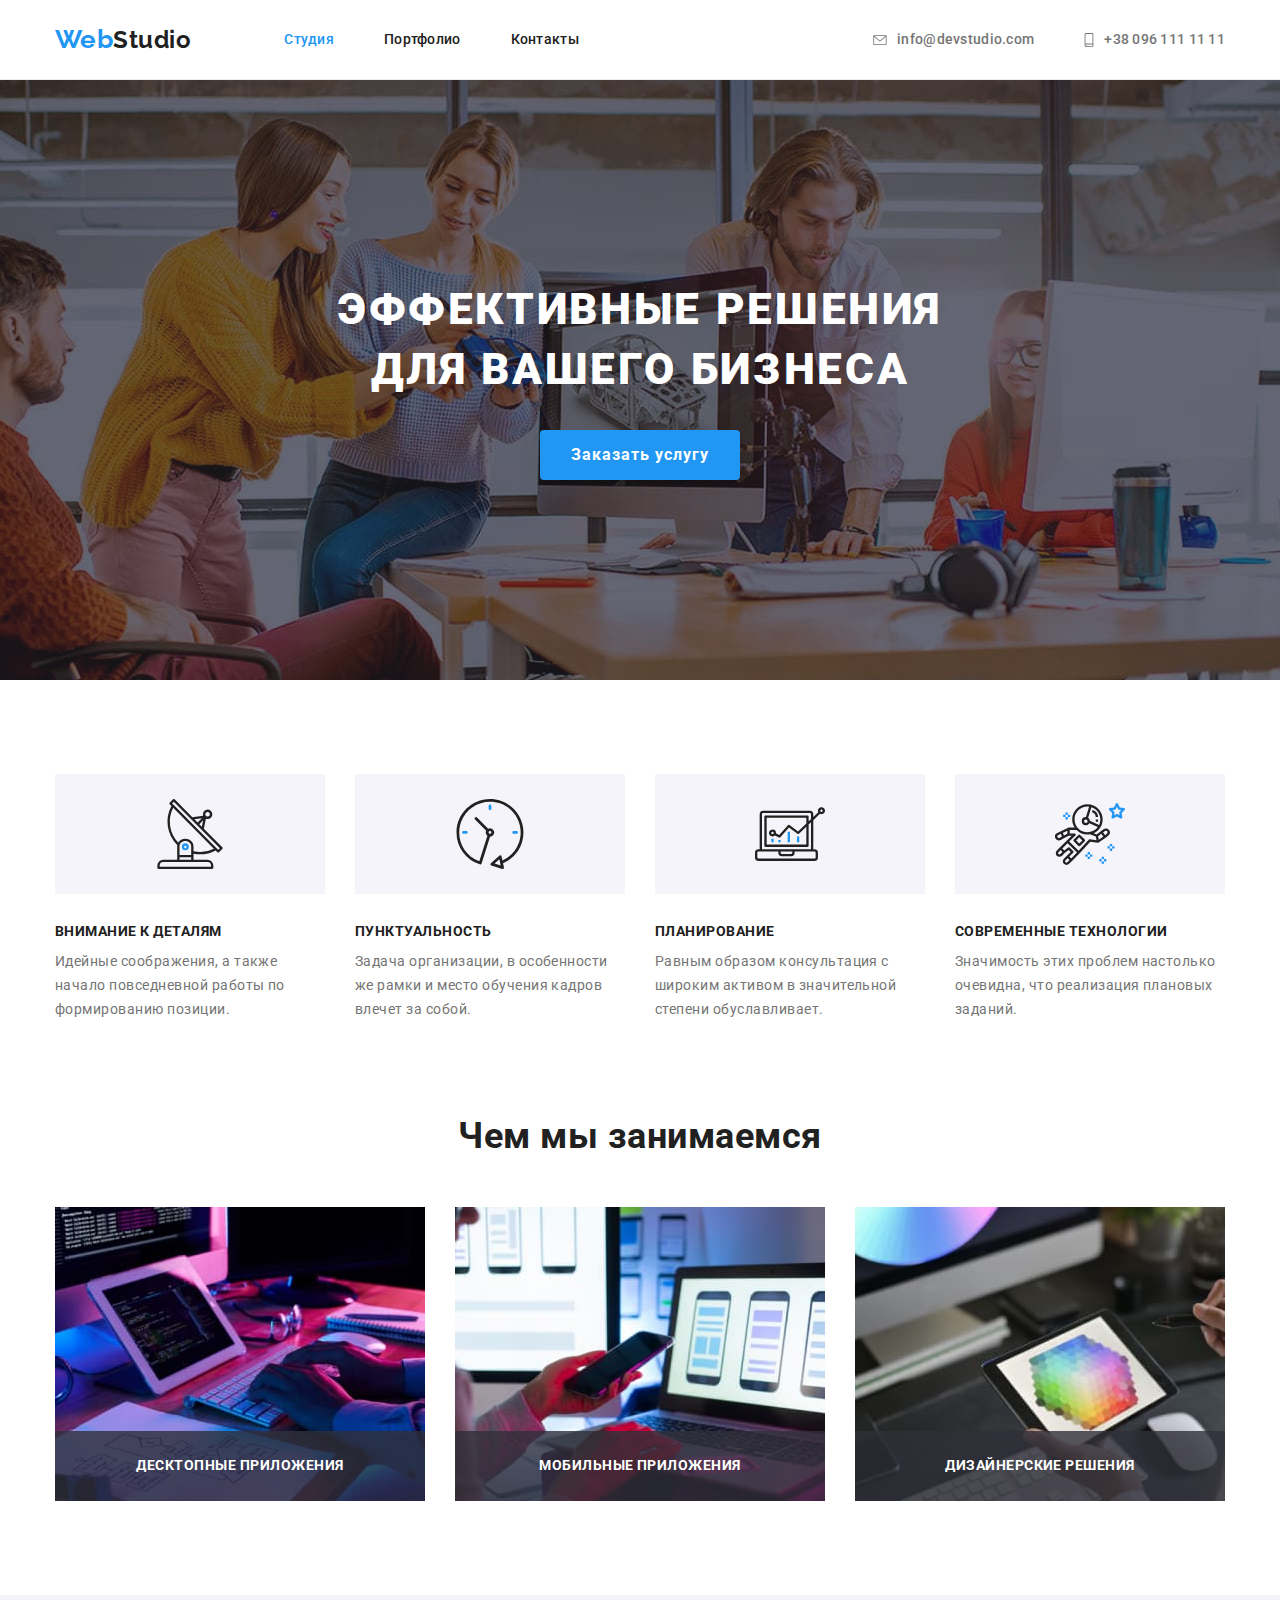
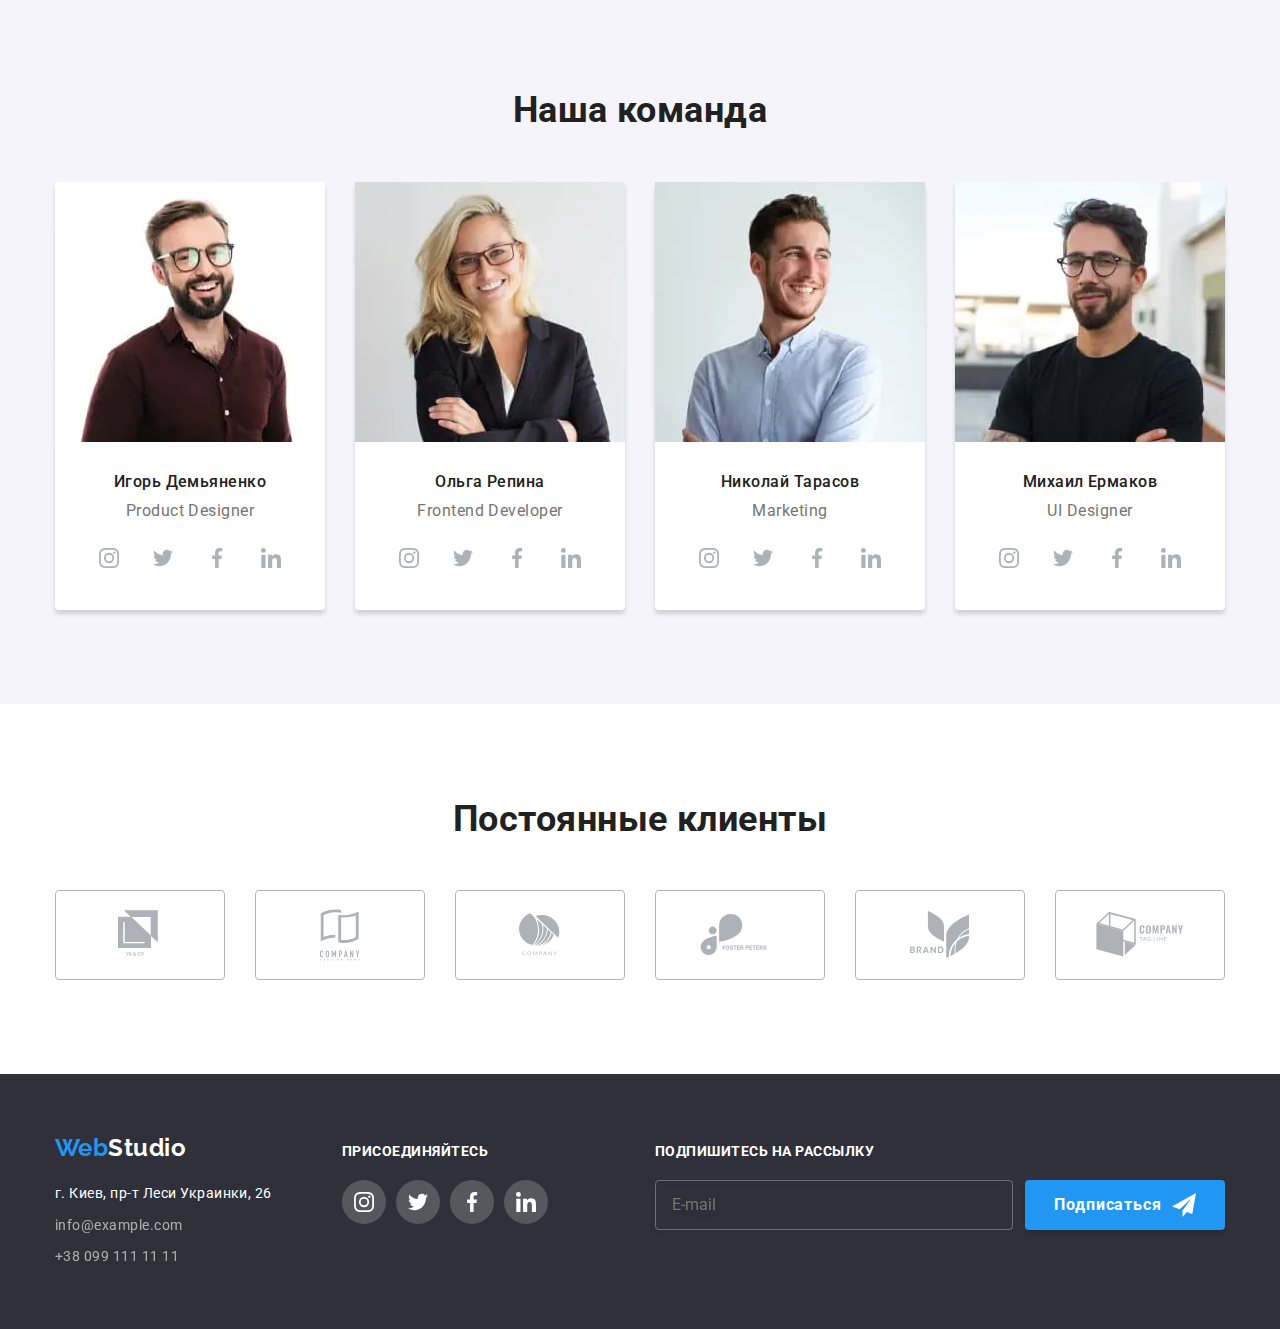
==== commit 8c9acc6a: "almost" ====
--- a/index.html
+++ b/index.html
@@ -163,7 +163,7 @@
         <section class="section usp">
             <div class="container">
                 <h2 hidden>Важные моменты</h2>
-                <ul class="usp-list">
+                <ul class="list">
                     <li class="usp-list__item usp-list__item--antenna">
                         <h3 class="usp-list__title">Внимание к деталям</h3>
                         <p class="usp-list__description">Идейные соображения, а также начало повседневной работы по формированию
@@ -219,16 +219,16 @@
         <section class="section team">
             <div class="container">
                 <h2 class="section-title">Наша команда</h2>
-                <ul class="members">
+                <ul class="list">
                     <li class="member-card">
                         <picture>
                             <source srcset="./images/team/d-demyanenko.webp 1x, ./images/team/d-demyanenko@2x.webp 2x" media="(min-width: 1200px)" type="image/webp">
                             <source srcset="./images/team/d-demyanenko.jpg 1x, ./images/team/d-demyanenko@2x.jpg 2x" media="(min-width: 1200px)">
                         
-                            <source srcset="./images/team/p-demyanenko.webp 1x, ./images/team/p-demyanenko2x.webp 2x" media="(min-width: 768px)" type="image/webp">
+                            <source srcset="./images/team/p-demyanenko.webp 1x, ./images/team/p-demyanenko@2x.webp 2x" media="(min-width: 768px)" type="image/webp">
                             <source srcset="./images/team/p-demyanenko.jpg 1x, ./images/team/p-demyanenko@2x.jpg 2x" media="(min-width: 768px)">
 
-                            <source srcset="./images/team/m-demyanenko.webp 1x, ./images/team/m-demyanenko2x.webp 2x" media="(min-width: 480px)" type="image/webp">
+                            <source srcset="./images/team/m-demyanenko.webp 1x, ./images/team/m-demyanenko@2x.webp 2x" media="(min-width: 480px)" type="image/webp">
                             <source srcset="./images/team/m-demyanenko.jpg 1x, ./images/team/m-demyanenko@2x.jpg 2x" media="(min-width: 480px)">
 
                             <img class="member-card__photo" src="./images/team/m-demyanenko.jpg" alt=" Фото Игорь Демьяненко">
@@ -279,11 +279,11 @@
                             <source srcset="./images/team/d-repina.jpg 1x, ./images/team/d-repina@2x.jpg 2x"
                                 media="(min-width: 1200px)">
                         
-                            <source srcset="./images/team/p-repina.webp 1x, ./images/team/p-repina2x.webp 2x" media="(min-width: 768px)"
+                            <source srcset="./images/team/p-repina.webp 1x, ./images/team/p-repina@2x.webp 2x" media="(min-width: 768px)"
                                 type="image/webp">
                             <source srcset="./images/team/p-repina.jpg 1x, ./images/team/p-repina@2x.jpg 2x" media="(min-width: 768px)">
                         
-                            <source srcset="./images/team/m-repina.webp 1x, ./images/team/m-repina2x.webp 2x" media="(min-width: 480px)"
+                            <source srcset="./images/team/m-repina.webp 1x, ./images/team/m-repina@2x.webp 2x" media="(min-width: 480px)"
                                 type="image/webp">
                             <source srcset="./images/team/m-repina.jpg 1x, ./images/team/m-repina@2x.jpg 2x" media="(min-width: 480px)">
                             
@@ -334,11 +334,11 @@
                                 type="image/webp">
                             <source srcset="./images/team/d-tarasov.jpg 1x, ./images/team/d-tarasov@2x.jpg 2x" media="(min-width: 1200px)">
                         
-                            <source srcset="./images/team/p-tarasov.webp 1x, ./images/team/p-tarasov2x.webp 2x" media="(min-width: 768px)"
+                            <source srcset="./images/team/p-tarasov.webp 1x, ./images/team/p-tarasov@2x.webp 2x" media="(min-width: 768px)"
                                 type="image/webp">
                             <source srcset="./images/team/p-tarasov.jpg 1x, ./images/team/p-tarasov@2x.jpg 2x" media="(min-width: 768px)">
                         
-                            <source srcset="./images/team/m-tarasov.webp 1x, ./images/team/m-tarasov2x.webp 2x" media="(min-width: 480px)"
+                            <source srcset="./images/team/m-tarasov.webp 1x, ./images/team/m-tarasov@2x.webp 2x" media="(min-width: 480px)"
                                 type="image/webp">
                             <source srcset="./images/team/m-tarasov.jpg 1x, ./images/team/m-tarasov@2x.jpg 2x" media="(min-width: 480px)">
                         
@@ -389,11 +389,11 @@
                                 type="image/webp">
                             <source srcset="./images/team/d-ermakov.jpg 1x, ./images/team/d-ermakov@2x.jpg 2x" media="(min-width: 1200px)">
                         
-                            <source srcset="./images/team/p-ermakov.webp 1x, ./images/team/p-ermakov2x.webp 2x" media="(min-width: 768px)"
+                            <source srcset="./images/team/p-ermakov.webp 1x, ./images/team/p-ermakov@2x.webp 2x" media="(min-width: 768px)"
                                 type="image/webp">
                             <source srcset="./images/team/p-ermakov.jpg 1x, ./images/team/p-ermakov@2x.jpg 2x" media="(min-width: 768px)">
                         
-                            <source srcset="./images/team/m-ermakov.webp 1x, ./images/team/m-ermakov2x.webp 2x" media="(min-width: 480px)"
+                            <source srcset="./images/team/m-ermakov.webp 1x, ./images/team/m-ermakov@2x.webp 2x" media="(min-width: 480px)"
                                 type="image/webp">
                             <source srcset="./images/team/m-ermakov.jpg 1x, ./images/team/m-ermakov@2x.jpg 2x" media="(min-width: 480px)">
                         
@@ -446,7 +446,7 @@
         <section class="section">
             <div class="container">
                 <h2 class="section-title">Постоянные клиенты</h2>
-                <ul class="clients-list">
+                <ul class="list">
                     <li class="clients-list__item">
                         <a class="clients-list__link" href="#">
                             <svg class="clients-list__logo" width="44" height="49">
--- a/css/main.min.css
+++ b/css/main.min.css
@@ -1,2 +1,2 @@
-:root{--accent-color: #2196f3;--h-color: #212121;--text-color: #757575;--white-color: #ffffff;--font-family: Roboto, sans-serif;--time: 250ms;--delay: cubic-bezier(0.4, 0, 0.2, 1)}.visually-hidden{position:absolute !important;clip:rect(1px 1px 1px 1px);clip:rect(1px, 1px, 1px, 1px);padding:0 !important;border:0 !important;height:1px !important;width:1px !important;overflow:hidden}.main-button,.social__link,.close__sign,.nav-links__link,.nav-links__link::after,.header-address__icon,.burger-button__icon,.mobile-menu,.backdrop,.modal,.form__input,.form__icon,.checkbox__icon,.clients-list__link,.sort-button,.projects__link,.jump__text,.footer-address__item--contact-link{transition:all var(--time) var(--delay)}html{box-sizing:border-box}*,*::after,*::before{box-sizing:inherit}body{font-family:var(--font-family);letter-spacing:0.03em;font-style:normal;margin:0}ul{margin:0;padding:0;list-style:none}a{text-decoration:none}h1,h2,h3,h4,h5,h6,p{margin:0}img{display:block;max-width:100%;height:auto}.container{width:100%;padding:0 15px;margin-right:-15px;margin-left:-15px}.header .container{display:flex;justify-content:space-between;align-items:center}.container.oneline{display:flex}@media screen and (max-width: 767px){.container.oneline .header-address{display:none}}.container.general{display:flex;flex-direction:column;align-items:center;justify-content:center}@media screen and (min-width: 1200px){.container.general{display:flex;flex-direction:row;align-items:baseline;justify-content:center}}@media screen and (min-width: 480px){.container{width:480px;margin:0 auto}}@media screen and (min-width: 768px){.container{width:760px}}@media screen and (min-width: 1200px){.container{width:1200px}}.main-button{display:block;padding:8px 0;width:200px;margin:0 auto;font-weight:700;font-size:16px;line-height:1.875;letter-spacing:0.06em;color:var(--white-color);background:var(--accent-color);box-shadow:0px 4px 4px rgba(0,0,0,0.15);border-radius:4px;border-color:transparent;cursor:pointer}.main-button:hover,.main-button:focus{background-color:#188ce8;filter:drop-shadow(0px 4px 4px rgba(0,0,0,0.15))}.main-button.subscribe__btn{display:flex;flex-direction:row;align-items:center;justify-content:center}@media screen and (min-width: 1200px){.main-button.subscribe__btn{margin-left:12px}}.main-button.subscribe__btn .subscribe__icon{content:"";display:block;margin-left:10px;height:24px;width:24px;background-position:center;background-size:contain;background-repeat:no-repeat;fill:currentColor}.logo{display:inline-block;font-family:Raleway, sans-serif;font-weight:700;font-size:24px;line-height:1.17;color:var(--accent-color)}.logo--header{padding-top:16px;padding-bottom:16px}@media screen and (min-width: 768px){.logo--header{margin-right:88px;padding-top:24px;padding-bottom:25px}}@media screen and (min-width: 1200px){.logo--header{margin-right:93px;font-weight:700;font-size:26px;line-height:1.19}}.logo--footer{margin-bottom:20px}.logo--above{color:var(--h-color)}.logo--below{color:var(--white-color)}.section-title{display:flex;font-weight:700;font-size:28px;line-height:1.178;color:var(--h-color);margin-bottom:30px;justify-content:center}@media screen and (min-width: 1200px){.section-title{font-weight:700;font-size:36px;line-height:1.17;margin-bottom:50px}}.social{display:flex;flex-direction:row;align-items:center;justify-content:center;list-style:none}.social__item{display:block;width:44px;height:44px;margin-right:10px;border-radius:50%}.social__item:last-child{margin-right:0}.social__item--footer{background-color:rgba(255,255,255,0.1)}.social__link{width:inherit;height:inherit;border-radius:inherit;display:flex;flex-direction:row;align-items:center;justify-content:center;fill:#afb1b8;background-color:inherit}.social__link:hover,.social__link:focus{background-color:var(--accent-color);fill:var(--white-color)}.social__icon{height:20px;width:20px;background-position:center;background-size:contain;background-repeat:no-repeat}.social__icon--footer{fill:var(--white-color)}.close{position:absolute;background:var(--white-color);cursor:pointer}.modal .close{width:30px;height:30px;top:8px;right:8px;border:1px solid rgba(0,0,0,0.1);border-radius:50%}.mobile-menu .close{top:10px;right:15px;width:40px;height:40px;border:none}.close__sign{content:"";fill:currentColor}.close__sign:focus,.close__sign:hover{fill:var(--accent-color)}.close__sign--modal{height:11px;width:11px}.close__sign--mobile{height:19px;width:19px}.section{padding:60px 0;justify-content:center}@media screen and (min-width: 1200px){.section{padding:94px 0}}.section.team{background:#f5f4fa}.section.usp{justify-content:flex-start}.header{display:flex;align-items:center;border-bottom:1px solid #ececec;height:80px}.navigation{display:flex}@media screen and (max-width: 767px){.navigation .nav-links{display:none}}.nav-links{display:flex;flex-direction:column;margin-bottom:auto}@media screen and (min-width: 768px){.nav-links{flex-direction:row;align-items:center;margin-bottom:0;margin-right:84px}}@media screen and (min-width: 1200px){.nav-links{margin-right:auto}}.nav-links__item{display:block;margin-bottom:32px;position:relative}.nav-links__item:last-child{margin-bottom:0}@media screen and (min-width: 768px){.nav-links__item{font-weight:500;font-size:40px;line-height:1.175;padding:0;margin-right:50px;margin-bottom:0}.nav-links__item:last-child{margin-right:0}}.nav-links__link{display:inline-block;font-weight:500;font-size:40px;line-height:1.175;padding:0;letter-spacing:0.02em;color:var(--h-color)}.nav-links__link:hover,.nav-links__link:focus{color:var(--accent-color)}.nav-links__link--current{color:var(--accent-color)}@media screen and (min-width: 768px){.nav-links__link{padding:32px 0;font-weight:500;font-size:14px;line-height:1.14}}.nav-links__link::after{content:"";display:block;height:4px;width:100%;background:var(--accent-color);border-radius:2px;position:absolute;left:0;bottom:0;visibility:hidden}@media screen and (max-width: 767px){.nav-links__link::after{display:none}}.nav-links__link:hover::after,.nav-links__link:focus::after{visibility:visible}.header-address{display:flex;flex-direction:column}.online .header-address{margin-left:auto;flex-direction:row}@media screen and (min-width: 768px){.header-address{margin:21px 0}}@media screen and (min-width: 1200px){.header-address{flex-direction:row}}.header-address__item{display:block;margin-bottom:32px}.header-address__item:last-child{margin-bottom:64px}@media screen and (min-width: 768px){.header-address__item{margin-bottom:10px;color:var(--text-color)}.header-address__item:last-child{margin-bottom:0}}@media screen and (min-width: 1200px){.header-address__item{margin-right:50px;margin-bottom:0;color:var(--text-color)}.header-address__item:last-child{margin-right:0}}.header-address__link{font-weight:500;font-size:34px;line-height:1.176;letter-spacing:0.02em;color:var(--accent-color)}.header-address__link--phone{font-weight:500;font-size:24px;line-height:1.166;color:var(--text-color)}@media screen and (min-width: 768px){.header-address__link{font-weight:500;font-size:12px;line-height:1.166;color:var(--text-color);display:flex;align-items:center;transition:all var(--time) var(--delay)}.header-address__link:hover,.header-address__link:focus{color:var(--accent-color)}}@media screen and (min-width: 1200px){.header-address__link{padding:32px 0;font-weight:500;font-size:14px;line-height:1.14}}.header-address__icon{display:inline-block;margin-right:10px;fill:currentColor}.header-address__icon:hover,.header-address__icon:focus{color:var(--accent-color)}@media screen and (max-width: 767px){.header-address__icon{display:none}}.burger-button{background:var(--white-color);border:none;padding:0}.burger-button__icon{content:"";width:40px;height:40px;fill:currentColor;cursor:pointer}.burger-button__icon:hover,.burger-button__icon:focus{fill:var(--accent-color)}@media screen and (min-width: 767px){.burger-button__icon{display:none}}.mobile-menu{display:flex;flex-direction:column;position:absolute;width:100%;max-width:480px;height:100vh;top:0;left:50%;padding:48px 40px;background-color:var(--white-color);transform:translateX(-50%) translateY(-100%)}@media screen and (min-width: 767px){.mobile-menu{display:none}}.mobile-menu.is-open{transform:translateX(-50%) translateY(0%)}.mobile-socials{display:flex}.mobile-socials__item{display:block;padding:0 10px;border-right:1px solid var(--text-color)}.mobile-socials__item:last-child{padding-right:0;border:none}.mobile-socials__item:first-child{padding-left:0}.mobile-socials__link{font-weight:500;font-size:18px;line-height:1.22;letter-spacing:0.02em;color:var(--accent-color)}.hero{height:400px;margin:0 auto;padding:118px 0px;background-color:#2f303a;background-image:linear-gradient(rgba(47,48,58,0.4), rgba(47,48,58,0.4)),url(../images/m-bcgimg.jpg);background-position:center;background-size:cover;background-repeat:no-repeat}@media screen and (min-device-pixel-ratio: 2), screen and (min-resolution: 192dpi), screen and (min-resolution: 2dppx){.hero{background-image:linear-gradient(rgba(47,48,58,0.4), rgba(47,48,58,0.4)),url(../images/m-bcgimg@2x.jpg)}}@media screen and (min-width: 481px){.hero{background-image:linear-gradient(rgba(47,48,58,0.4), rgba(47,48,58,0.4)),url(../images/p-bcgimg.jpg)}}@media screen and (min-device-pixel-ratio: 2) and (min-width: 481px), screen and (min-resolution: 192dpi) and (min-width: 481px), screen and (min-resolution: 2dppx) and (min-width: 481px){.hero{background-image:linear-gradient(rgba(47,48,58,0.4), rgba(47,48,58,0.4)),url(../images/p-bcgimg@2x.jpg)}}@media screen and (min-width: 769px){.hero{height:600px;padding:200px 0px;background-image:linear-gradient(rgba(47,48,58,0.4), rgba(47,48,58,0.4)),url(../images/d-bcgimg.jpg)}}@media screen and (min-device-pixel-ratio: 2) and (min-width: 769px), screen and (min-resolution: 192dpi) and (min-width: 769px), screen and (min-resolution: 2dppx) and (min-width: 769px){.hero{background-image:linear-gradient(rgba(47,48,58,0.4), rgba(47,48,58,0.4)),url(../images/d-bcgimg@2x.jpg)}}.hero__title{display:flex;text-align:center;margin:0 auto 30px;width:360px;font-weight:900;font-size:26px;line-height:1.6;letter-spacing:0.06em;text-transform:uppercase;color:var(--white-color)}@media screen and (min-width: 1200px){.hero__title{width:696px;margin:0 auto 30px;font-weight:900;font-size:44px;line-height:1.36}}.backdrop{position:fixed;top:0;left:0;width:100%;height:100%;background:rgba(0,0,0,0.2);opacity:1;visibility:visible}.backdrop.is-hidden{opacity:0;pointer-events:none;visibility:hidden}.backdrop.is-hidden .modal{opacity:0}.modal{position:absolute;top:50%;left:50%;transform:translate(-50%, -50%);height:609px;width:450px;background:var(--white-color);box-shadow:0px 1px 3px rgba(0,0,0,0.12),0px 1px 1px rgba(0,0,0,0.14),0px 2px 1px rgba(0,0,0,0.2);border-radius:4px;opacity:1;padding:40px}@media screen and (min-width: 1200px){.modal{height:581px;width:528px}}.form{display:flex;flex-direction:column}.form__title{display:flex;flex-direction:row;align-items:center;justify-content:center;margin-bottom:12px;font-weight:700;font-size:20px;line-height:1.5;color:var(--h-color)}@media screen and (min-width: 1200px){.form__title{font-weight:700;font-size:20px;line-height:1.15}}.form__label{position:relative;display:inline-block;margin-bottom:10px;font-weight:400;font-size:12px;line-height:1.17;letter-spacing:0.01em;color:var(--text-color)}.form__input{display:inline-block;padding:0 12px 0 42px;margin-top:4px;height:40px;width:100%;border:1px solid rgba(33,33,33,0.2);border-radius:4px;font-weight:400;font-size:12px;line-height:1.17;letter-spacing:0.01em;color:var(--h-color)}.form__input::placeholder{color:rgba(117,117,117,0.5)}.form__input:focus,.form__input:hover{border-color:var(--accent-color);outline:none}.form__input--comment{height:120px;padding:12px 16px}textarea{resize:none}.form__icon{position:absolute;display:inline-block;content:"";width:18px;height:18px;top:50%;left:12px;fill:currentColor}.form__input:focus+.form__icon,.form__input:hover+.form__icon{fill:var(--accent-color)}.form__field{display:flex;flex-direction:row;align-items:center;justify-content:center;margin-top:10px;margin-bottom:30px;font-weight:400;font-size:12px;line-height:1.7;color:var(--text-color)}@media screen and (min-width: 1200px){.form__field{font-weight:400;font-size:14px;line-height:1.7}}.checkbox__link{color:var(--accent-color);text-decoration:underline}.checkbox__icon{display:inline-block;margin-right:8px;border:2px solid #000000;border-radius:2px;box-shadow:0px 4px 4px rgba(0,0,0,0.25);cursor:pointer;fill:var(--white-color)}.checkbox:hover+.checkbox__icon,.checkbox:focus+.checkbox__icon{border-color:var(--accent-color)}.checkbox:checked+.checkbox__icon{border-color:var(--accent-color);background-color:var(--accent-color);box-shadow:none}.usp-list{display:flex;flex-wrap:wrap}.usp-list__item{margin-bottom:30px;width:inherit}.usp-list__item:last-child{margin-bottom:0}.usp-list__item::before{content:"";display:block;height:120px;margin-bottom:30px;background-color:#f5f4fa;background-repeat:no-repeat;background-position:center}.usp-list__item--antenna::before{background-image:url("../images/icons/antenna.svg")}.usp-list__item--clock::before{background-image:url("../images/icons/clock.svg")}.usp-list__item--diagram::before{background-image:url("../images/icons/diagram.svg")}.usp-list__item--astronaut::before{background-image:url("../images/icons/astronaut.svg")}@media screen and (min-width: 768px){.usp-list__item{width:calc((100% - 60px) / 2);margin:0 15px 30px 15px}.usp-list__item:nth-last-child(-n+2){margin-bottom:0}}@media screen and (min-width: 1200px){.usp-list__item{width:calc((100% - 120px) / 4);margin-bottom:0}}.usp-list__title{display:flex;justify-content:center;margin-bottom:10px;font-weight:700;font-size:14px;line-height:1.14;text-transform:uppercase;color:var(--h-color)}@media screen and (min-width: 768px){.usp-list__title{justify-content:flex-start}}.usp-list__description{display:flex;font-weight:400;font-size:14px;line-height:1.7;color:var(--text-color)}.ourjob{display:flex;text-align:center;padding-bottom:94px}@media screen and (max-width: 1159px){.ourjob{display:none}}.ourjob-list{display:flex;list-style:none}.ourjob-list__item{display:inline-block;margin-right:30px}.ourjob-list__item:last-child{margin-right:0px}.ourjob-list__action{position:relative}.ourjob-list__text{position:absolute;display:flex;flex-direction:row;align-items:center;justify-content:center;left:0;bottom:0;height:70px;width:100%;font-weight:700;font-size:14px;line-height:1.14;text-transform:uppercase;color:var(--white-color);background:rgba(47,48,58,0.8)}.members{display:flex;flex-wrap:wrap}.member-card{margin-bottom:30px;width:450px;box-shadow:0px 4px 4px rgba(0,0,0,0.15);border-radius:4px;border-color:transparent;background-color:var(--white-color)}.member-card:last-child{margin-bottom:0px}@media screen and (min-width: 768px){.member-card{width:calc((100% - 60px) / 2);margin:0 15px 30px 15px}.member-card:nth-last-child(-n+2){margin-bottom:0}}@media screen and (min-width: 1200px){.member-card{width:calc((100% - 120px) / 4);margin-bottom:0}}.member-card__text{display:flex;flex-direction:column;align-items:center;justify-content:center;padding:30px}.member-card__name{display:block;margin-bottom:10px;font-weight:500;font-size:16px;line-height:1.19;color:var(--h-color)}.member-card__job{display:block;margin-bottom:16px;font-weight:400;font-size:16px;line-height:1.19;color:var(--text-color)}.clients-list{display:flex;flex-wrap:wrap}.clients-list__item{margin:0 15px 30px 15px;height:90px}@media screen and (max-width: 767px){.clients-list__item{width:calc((100% - 60px) / 2)}.clients-list__item:nth-child(n+4){margin-bottom:0}}@media screen and (min-width: 768px){.clients-list__item{width:calc((100% - 90px) / 3)}.clients-list__item:nth-child(n+3){margin-bottom:0}}@media screen and (min-width: 1200px){.clients-list__item{width:calc((100% - 180px) / 6);margin-bottom:0}}.clients-list__link{height:inherit;display:flex;flex-direction:row;align-items:center;justify-content:center;border:1px solid;border-radius:4px;border-color:#afb1b8;fill:#afb1b8}.clients-list__link:hover,.clients-list__link:focus{border-color:var(--accent-color);fill:var(--accent-color)}.clients-list__logo{background-position:center;background-size:contain;background-repeat:no-repeat}.portfolio{padding-top:94px;padding-bottom:94px}.buttons-list{list-style:none;margin-bottom:50px;display:flex;justify-content:center}.buttons-list__item{margin-right:8px}.buttons-list__item:last-child{margin-right:0}.sort-button{display:inline-block;padding:6px 22px;font-weight:500;font-size:16px;line-height:1.62;color:var(--h-color);background-color:#f5f4fa;border-radius:4px;border-color:transparent;box-shadow:none;cursor:pointer}.sort-button:hover,.sort-button:focus{color:var(--white-color);background-color:var(--accent-color);box-shadow:0px 3px 1px rgba(0,0,0,0.1),0px 1px 2px rgba(0,0,0,0.08),0px 2px 2px #0000001f}.projects{list-style:none;display:flex;flex-wrap:wrap}.projects__item{width:370px;margin-right:30px;margin-bottom:30px}.projects__item:nth-child(3n){margin-right:0}.projects__item:nth-last-child(-n+3){margin-bottom:0}.projects__link{display:block;box-shadow:none}.projects__link:hover,.projects__link:focus{box-shadow:0px 1px 1px rgba(0,0,0,0.12),0px 4px 4px rgba(0,0,0,0.06),1px 4px 6px rgba(0,0,0,0.16)}.projects__text{border:1px solid #eeeeee;border-top:0;padding:20px 24px}.projects__title{display:block;margin-bottom:4px;font-weight:700;font-size:18px;line-height:2;letter-spacing:0.06em;color:var(--h-color)}.projects__type{font-weight:400;font-size:16px;line-height:1.875;color:var(--text-color)}.jump{position:relative;overflow:hidden}.jump__text{position:absolute;top:0;left:0;width:100%;height:100%;padding:63px 24px;font-weight:400;font-size:18px;line-height:1.55;color:var(--white-color);background:var(--accent-color);opacity:0.9;transform:translateY(101%)}.projects__link:hover .jump__text,.projects__link:focus .jump__text{transform:translateY(0)}address{font-style:normal}.footer{background:#2f303a;padding-top:60px;padding-bottom:60px}.footer-one{display:flex;flex-direction:column;align-items:center;justify-content:center;margin-bottom:60px}@media screen and (min-width: 768px){.footer-one{margin-right:165px}}@media screen and (min-width: 1200px){.footer-one{display:flex;flex-direction:column;align-items:flex-start;justify-content:center;margin-right:70px;margin-bottom:0}}.footer-address{display:flex;flex-direction:column;align-items:center;justify-content:center}@media screen and (min-width: 1200px){.footer-address{display:flex;flex-direction:column;align-items:flex-start;justify-content:center}}.footer-address__item{display:inline-block;font-weight:400;font-size:14px;line-height:1.7;color:var(--white-color)}.footer-address__item--contact-link{margin-top:8px;opacity:0.6}.footer-address__item--contact-link:hover,.footer-address__item--contact-link:focus{color:var(--accent-color)}.footer-one-and-two{display:flex;flex-direction:column;align-items:center;justify-content:center}@media screen and (min-width: 768px){.footer-one-and-two{display:flex;flex-direction:row;align-items:baseline;justify-content:center}}.footer-two{display:block;margin-bottom:60px}@media screen and (min-width: 1200px){.footer-two{margin-bottom:0}}.footer-title{display:flex;justify-content:center;margin-bottom:20px;font-weight:700;font-size:14px;line-height:1.14;text-transform:uppercase;color:var(--white-color)}@media screen and (min-width: 1200px){.footer-title{justify-content:flex-start}}@media screen and (min-width: 1200px){.footer-three{margin-left:auto}}.subscribe{display:flex;flex-direction:column;align-items:center;justify-content:center}@media screen and (min-width: 1200px){.subscribe{display:flex;flex-direction:column;align-items:flex-start;justify-content:center}}.subscribe__container{display:flex;flex-direction:column;align-items:center;justify-content:center}@media screen and (min-width: 1200px){.subscribe__container{flex-direction:row}}.subscribe__input{width:450px;height:50px;font-weight:400;font-size:16px;line-height:1.25;color:rgba(255,255,255,0.6);background-color:inherit;border:1px solid rgba(255,255,255,0.3);filter:drop-shadow(0px 4px 4px rgba(0,0,0,0.15));border-radius:4px;padding:15px 16px;margin-bottom:20px}.subscribe__input:focus,.subscribe__input:hover{border-color:var(--accent-color);outline:none}@media screen and (min-width: 1200px){.subscribe__input{margin-bottom:0;width:358px}}
+:root{--accent-color: #2196f3;--h-color: #212121;--text-color: #757575;--white-color: #ffffff;--font-family: Roboto, sans-serif;--time: 250ms;--delay: cubic-bezier(0.4, 0, 0.2, 1)}.visually-hidden{position:absolute !important;clip:rect(1px 1px 1px 1px);clip:rect(1px, 1px, 1px, 1px);padding:0 !important;border:0 !important;height:1px !important;width:1px !important;overflow:hidden}.main-button,.social__link,.close__sign,.nav-links__link,.nav-links__link::after,.header-address__icon,.burger-button__icon,.mobile-menu,.backdrop,.modal,.form__input,.form__icon,.checkbox__icon,.clients-list__link,.sort-button,.projects__link,.jump__text,.footer-address__item--contact-link{transition:all var(--time) var(--delay)}html{box-sizing:border-box}*,*::after,*::before{box-sizing:inherit}body{font-family:var(--font-family);letter-spacing:0.03em;font-style:normal;margin:0}ul{margin:0;padding:0;list-style:none}a{text-decoration:none}h1,h2,h3,h4,h5,h6,p{margin:0}img{display:block;max-width:100%;height:auto}.container{width:100%;padding:0 15px}.header .container{display:flex;justify-content:space-between;align-items:center}.container.oneline{display:flex}@media screen and (max-width: 767px){.container.oneline .header-address{display:none}}.container.general{display:flex;flex-direction:column;align-items:center;justify-content:center}@media screen and (min-width: 1200px){.container.general{display:flex;flex-direction:row;align-items:baseline;justify-content:center}}@media screen and (min-width: 480px){.container{width:480px;margin:0 auto}}@media screen and (min-width: 768px){.container{width:760px}}@media screen and (min-width: 1200px){.container{width:1200px}}.main-button{display:block;padding:8px 0;width:200px;margin:0 auto;font-weight:700;font-size:16px;line-height:1.875;letter-spacing:0.06em;color:var(--white-color);background:var(--accent-color);box-shadow:0px 4px 4px rgba(0,0,0,0.15);border-radius:4px;border-color:transparent;cursor:pointer}.main-button:hover,.main-button:focus{background-color:#188ce8;filter:drop-shadow(0px 4px 4px rgba(0,0,0,0.15))}.main-button.subscribe__btn{display:flex;flex-direction:row;align-items:center;justify-content:center}@media screen and (min-width: 1200px){.main-button.subscribe__btn{margin-left:12px}}.main-button.subscribe__btn .subscribe__icon{content:"";display:block;margin-left:10px;height:24px;width:24px;background-position:center;background-size:contain;background-repeat:no-repeat;fill:currentColor}.logo{display:inline-block;font-family:Raleway, sans-serif;font-weight:700;font-size:24px;line-height:1.17;color:var(--accent-color)}.logo--header{padding-top:16px;padding-bottom:16px}@media screen and (min-width: 768px){.logo--header{margin-right:88px;padding-top:24px;padding-bottom:25px}}@media screen and (min-width: 1200px){.logo--header{margin-right:93px;font-weight:700;font-size:26px;line-height:1.19}}.logo--footer{margin-bottom:20px}.logo--above{color:var(--h-color)}.logo--below{color:var(--white-color)}.section-title{display:flex;font-weight:700;font-size:28px;line-height:1.178;color:var(--h-color);margin-bottom:30px;justify-content:center}@media screen and (min-width: 1200px){.section-title{font-weight:700;font-size:36px;line-height:1.17;margin-bottom:50px}}.social{display:flex;flex-direction:row;align-items:center;justify-content:center;list-style:none}.social__item{display:block;width:44px;height:44px;margin-right:10px;border-radius:50%}.social__item:last-child{margin-right:0}.social__item--footer{background-color:rgba(255,255,255,0.1)}.social__link{width:inherit;height:inherit;border-radius:inherit;display:flex;flex-direction:row;align-items:center;justify-content:center;fill:#afb1b8;background-color:inherit}.social__link:hover,.social__link:focus{background-color:var(--accent-color);fill:var(--white-color)}.social__icon{height:20px;width:20px;background-position:center;background-size:contain;background-repeat:no-repeat}.social__icon--footer{fill:var(--white-color)}.close{position:absolute;background:var(--white-color);cursor:pointer}.modal .close{width:30px;height:30px;top:8px;right:8px;border:1px solid rgba(0,0,0,0.1);border-radius:50%}.mobile-menu .close{top:10px;right:15px;width:40px;height:40px;border:none}.close__sign{content:"";fill:currentColor}.close__sign:focus,.close__sign:hover{fill:var(--accent-color)}.close__sign--modal{height:11px;width:11px}.close__sign--mobile{height:19px;width:19px}.section{padding:60px 0;justify-content:center}@media screen and (min-width: 1200px){.section{padding:94px 0}}.section.team{background:#f5f4fa}.section.usp{justify-content:flex-start}.list{display:flex;flex-wrap:wrap;margin-right:-15px;margin-left:-15px}.header{display:flex;align-items:center;border-bottom:1px solid #ececec;height:80px}.navigation{display:flex}@media screen and (max-width: 767px){.navigation .nav-links{display:none}}.nav-links{display:flex;flex-direction:column;margin-bottom:auto}@media screen and (min-width: 768px){.nav-links{flex-direction:row;align-items:center;margin-bottom:0;margin-right:84px}}@media screen and (min-width: 1200px){.nav-links{margin-right:auto}}.nav-links__item{display:block;margin-bottom:32px;position:relative}.nav-links__item:last-child{margin-bottom:0}@media screen and (min-width: 768px){.nav-links__item{font-weight:500;font-size:40px;line-height:1.175;padding:0;margin-right:50px;margin-bottom:0}.nav-links__item:last-child{margin-right:0}}.nav-links__link{display:inline-block;font-weight:500;font-size:40px;line-height:1.175;padding:0;letter-spacing:0.02em;color:var(--h-color)}.nav-links__link:hover,.nav-links__link:focus{color:var(--accent-color)}.nav-links__link--current{color:var(--accent-color)}@media screen and (min-width: 768px){.nav-links__link{padding:32px 0;font-weight:500;font-size:14px;line-height:1.14}}.nav-links__link::after{content:"";display:block;height:4px;width:100%;background:var(--accent-color);border-radius:2px;position:absolute;left:0;bottom:0;visibility:hidden}@media screen and (max-width: 767px){.nav-links__link::after{display:none}}.nav-links__link:hover::after,.nav-links__link:focus::after{visibility:visible}.header-address{display:flex;flex-direction:column}.online .header-address{margin-left:auto;flex-direction:row}@media screen and (min-width: 768px){.header-address{margin:21px 0}}@media screen and (min-width: 1200px){.header-address{flex-direction:row}}.header-address__item{display:block;margin-bottom:32px}.header-address__item:last-child{margin-bottom:64px}@media screen and (min-width: 768px){.header-address__item{margin-bottom:10px;color:var(--text-color)}.header-address__item:last-child{margin-bottom:0}}@media screen and (min-width: 1200px){.header-address__item{margin-right:50px;margin-bottom:0;color:var(--text-color)}.header-address__item:last-child{margin-right:0}}.header-address__link{font-weight:500;font-size:34px;line-height:1.176;letter-spacing:0.02em;color:var(--accent-color)}.header-address__link--phone{font-weight:500;font-size:24px;line-height:1.166;color:var(--text-color)}@media screen and (min-width: 768px){.header-address__link{font-weight:500;font-size:12px;line-height:1.166;color:var(--text-color);display:flex;align-items:center;transition:all var(--time) var(--delay)}.header-address__link:hover,.header-address__link:focus{color:var(--accent-color)}}@media screen and (min-width: 1200px){.header-address__link{padding:32px 0;font-weight:500;font-size:14px;line-height:1.14}}.header-address__icon{display:inline-block;margin-right:10px;fill:currentColor}.header-address__icon:hover,.header-address__icon:focus{color:var(--accent-color)}@media screen and (max-width: 767px){.header-address__icon{display:none}}.burger-button{background:var(--white-color);border:none;padding:0}.burger-button__icon{content:"";width:40px;height:40px;fill:currentColor;cursor:pointer}.burger-button__icon:hover,.burger-button__icon:focus{fill:var(--accent-color)}@media screen and (min-width: 767px){.burger-button__icon{display:none}}.mobile-menu{display:flex;flex-direction:column;position:absolute;width:100%;max-width:480px;height:100vh;top:0;left:50%;padding:48px 40px;background-color:var(--white-color);transform:translateX(-50%) translateY(-100%)}@media screen and (min-width: 767px){.mobile-menu{display:none}}.mobile-menu.is-open{transform:translateX(-50%) translateY(0%)}.mobile-socials{display:flex}.mobile-socials__item{display:block;padding:0 10px;border-right:1px solid var(--text-color)}.mobile-socials__item:last-child{padding-right:0;border:none}.mobile-socials__item:first-child{padding-left:0}.mobile-socials__link{font-weight:500;font-size:18px;line-height:1.22;letter-spacing:0.02em;color:var(--accent-color)}.hero{height:400px;margin:0 auto;padding:118px 0px;background-color:#2f303a;background-image:linear-gradient(rgba(47,48,58,0.4), rgba(47,48,58,0.4)),url(../images/m-bcgimg.jpg);background-position:center;background-size:cover;background-repeat:no-repeat}@media screen and (min-device-pixel-ratio: 2), screen and (min-resolution: 192dpi), screen and (min-resolution: 2dppx){.hero{background-image:linear-gradient(rgba(47,48,58,0.4), rgba(47,48,58,0.4)),url(../images/m-bcgimg@2x.jpg)}}@media screen and (min-width: 481px){.hero{background-image:linear-gradient(rgba(47,48,58,0.4), rgba(47,48,58,0.4)),url(../images/p-bcgimg.jpg)}}@media screen and (min-device-pixel-ratio: 2) and (min-width: 481px), screen and (min-resolution: 192dpi) and (min-width: 481px), screen and (min-resolution: 2dppx) and (min-width: 481px){.hero{background-image:linear-gradient(rgba(47,48,58,0.4), rgba(47,48,58,0.4)),url(../images/p-bcgimg@2x.jpg)}}@media screen and (min-width: 769px){.hero{height:600px;padding:200px 0px;background-image:linear-gradient(rgba(47,48,58,0.4), rgba(47,48,58,0.4)),url(../images/d-bcgimg.jpg)}}@media screen and (min-device-pixel-ratio: 2) and (min-width: 769px), screen and (min-resolution: 192dpi) and (min-width: 769px), screen and (min-resolution: 2dppx) and (min-width: 769px){.hero{background-image:linear-gradient(rgba(47,48,58,0.4), rgba(47,48,58,0.4)),url(../images/d-bcgimg@2x.jpg)}}.hero__title{display:flex;text-align:center;margin:0 auto 30px;width:360px;font-weight:900;font-size:26px;line-height:1.6;letter-spacing:0.06em;text-transform:uppercase;color:var(--white-color)}@media screen and (min-width: 1200px){.hero__title{width:696px;margin:0 auto 30px;font-weight:900;font-size:44px;line-height:1.36}}.backdrop{position:fixed;top:0;left:0;width:100%;height:100%;background:rgba(0,0,0,0.2);opacity:1;visibility:visible}.backdrop.is-hidden{opacity:0;pointer-events:none;visibility:hidden}.backdrop.is-hidden .modal{opacity:0}.modal{position:absolute;top:50%;left:50%;transform:translate(-50%, -50%);height:609px;width:450px;background:var(--white-color);box-shadow:0px 1px 3px rgba(0,0,0,0.12),0px 1px 1px rgba(0,0,0,0.14),0px 2px 1px rgba(0,0,0,0.2);border-radius:4px;opacity:1;padding:40px}@media screen and (min-width: 1200px){.modal{height:581px;width:528px}}.form{display:flex;flex-direction:column}.form__title{display:flex;flex-direction:row;align-items:center;justify-content:center;margin-bottom:12px;font-weight:700;font-size:20px;line-height:1.5;color:var(--h-color)}@media screen and (min-width: 1200px){.form__title{font-weight:700;font-size:20px;line-height:1.15}}.form__label{position:relative;display:inline-block;margin-bottom:10px;font-weight:400;font-size:12px;line-height:1.17;letter-spacing:0.01em;color:var(--text-color)}.form__input{display:inline-block;padding:0 12px 0 42px;margin-top:4px;height:40px;width:100%;border:1px solid rgba(33,33,33,0.2);border-radius:4px;font-weight:400;font-size:12px;line-height:1.17;letter-spacing:0.01em;color:var(--h-color)}.form__input::placeholder{color:rgba(117,117,117,0.5)}.form__input:focus,.form__input:hover{border-color:var(--accent-color);outline:none}.form__input--comment{height:120px;padding:12px 16px}textarea{resize:none}.form__icon{position:absolute;display:inline-block;content:"";width:18px;height:18px;top:50%;left:12px;fill:currentColor}.form__input:focus+.form__icon,.form__input:hover+.form__icon{fill:var(--accent-color)}.form__field{display:flex;flex-direction:row;align-items:center;justify-content:center;margin-top:10px;margin-bottom:30px;font-weight:400;font-size:12px;line-height:1.17;color:var(--text-color)}@media screen and (min-width: 1200px){.form__field{font-weight:400;font-size:14px;line-height:1.7}}.checkbox__link{color:var(--accent-color);text-decoration:underline}.checkbox__icon{display:inline-block;margin-right:8px;border:2px solid #000000;border-radius:2px;box-shadow:0px 4px 4px rgba(0,0,0,0.25);cursor:pointer;fill:var(--white-color)}.checkbox:hover+.checkbox__icon,.checkbox:focus+.checkbox__icon{border-color:var(--accent-color)}.checkbox:checked+.checkbox__icon{border-color:var(--accent-color);background-color:var(--accent-color);box-shadow:none}.usp-list__item{margin:0 15px 30px 15px;width:inherit}.usp-list__item:last-child{margin-bottom:0}.usp-list__item::before{content:"";display:block;height:120px;margin-bottom:30px;background-color:#f5f4fa;background-repeat:no-repeat;background-position:center}.usp-list__item--antenna::before{background-image:url("../images/icons/antenna.svg")}.usp-list__item--clock::before{background-image:url("../images/icons/clock.svg")}.usp-list__item--diagram::before{background-image:url("../images/icons/diagram.svg")}.usp-list__item--astronaut::before{background-image:url("../images/icons/astronaut.svg")}@media screen and (min-width: 768px){.usp-list__item{width:calc((100% - 60px) / 2)}.usp-list__item:nth-last-child(-n+2){margin-bottom:0}}@media screen and (min-width: 1200px){.usp-list__item{width:calc((100% - 120px) / 4);margin-bottom:0}}.usp-list__title{display:flex;justify-content:center;margin-bottom:10px;font-weight:700;font-size:14px;line-height:1.14;text-transform:uppercase;color:var(--h-color)}@media screen and (min-width: 768px){.usp-list__title{justify-content:flex-start}}.usp-list__description{display:flex;font-weight:400;font-size:14px;line-height:1.7;color:var(--text-color)}.ourjob{display:flex;text-align:center;padding-bottom:94px}@media screen and (max-width: 1159px){.ourjob{display:none}}.ourjob-list{display:flex;list-style:none}.ourjob-list__item{display:inline-block;margin-right:30px}.ourjob-list__item:last-child{margin-right:0px}.ourjob-list__action{position:relative}.ourjob-list__text{position:absolute;display:flex;flex-direction:row;align-items:center;justify-content:center;left:0;bottom:0;height:70px;width:100%;font-weight:700;font-size:14px;line-height:1.14;text-transform:uppercase;color:var(--white-color);background:rgba(47,48,58,0.8)}.member-card{margin:0 15px 30px 15px;width:450px;box-shadow:0px 4px 4px rgba(0,0,0,0.15);border-radius:4px;border-color:transparent;background-color:var(--white-color)}.member-card:last-child{margin-bottom:0px}@media screen and (min-width: 768px){.member-card{width:calc((100% - 60px) / 2)}.member-card:nth-last-child(-n+2){margin-bottom:0}}@media screen and (min-width: 1200px){.member-card{width:calc((100% - 120px) / 4);margin-bottom:0}}.member-card__text{display:flex;flex-direction:column;align-items:center;justify-content:center;padding:30px}.member-card__name{display:block;margin-bottom:10px;font-weight:500;font-size:16px;line-height:1.19;color:var(--h-color)}.member-card__job{display:block;margin-bottom:16px;font-weight:400;font-size:16px;line-height:1.19;color:var(--text-color)}.clients-list__item{margin:0 15px 30px 15px;height:90px}@media screen and (max-width: 767px){.clients-list__item{width:calc((100% - 60px) / 2)}.clients-list__item:nth-child(n+5){margin-bottom:0}}@media screen and (min-width: 768px){.clients-list__item{width:calc((100% - 90px) / 3)}.clients-list__item:nth-child(n+4){margin-bottom:0}}@media screen and (min-width: 1200px){.clients-list__item{width:calc((100% - 180px) / 6);margin-bottom:0}}.clients-list__link{height:inherit;display:flex;flex-direction:row;align-items:center;justify-content:center;border:1px solid;border-radius:4px;border-color:#afb1b8;fill:#afb1b8}.clients-list__link:hover,.clients-list__link:focus{border-color:var(--accent-color);fill:var(--accent-color)}.clients-list__logo{background-position:center;background-size:contain;background-repeat:no-repeat}.buttons-list{margin-bottom:40px;display:flex;flex-wrap:wrap}@media screen and (min-width: 768px){.buttons-list{justify-content:center;margin-bottom:30px}}@media screen and (min-width: 1200px){.buttons-list{margin-bottom:50px}}.buttons-list__item{margin-right:8px;margin-bottom:15px}.buttons-list__item:last-child{margin-right:0}.buttons-list__item:nth-last-child(-n+2){margin-bottom:0}@media screen and (min-width: 768px){.buttons-list__item{margin-bottom:0}}.sort-button{display:inline-block;padding:6px 22px;font-weight:500;font-size:16px;line-height:1.62;color:var(--h-color);background-color:#f5f4fa;border-radius:4px;border-color:transparent;box-shadow:none;cursor:pointer}.sort-button:hover,.sort-button:focus{color:var(--white-color);background-color:var(--accent-color);box-shadow:0px 3px 1px rgba(0,0,0,0.1),0px 1px 2px rgba(0,0,0,0.08),0px 2px 2px #0000001f}.projects__item{width:450px;margin:0 15px 30px 15px}.projects__item:last-child{margin-bottom:0}@media screen and (min-width: 768px){.projects__item{width:calc((100% - 60px) / 2)}.projects__item:nth-last-child(-n+2){margin-bottom:0}}@media screen and (min-width: 1200px){.projects__item{width:calc((100% - 90px) / 3);margin-bottom:30px}.projects__item:nth-last-child(-n+3){margin-bottom:0}}.projects__link{display:block;box-shadow:none}.projects__link:hover,.projects__link:focus{box-shadow:0px 1px 1px rgba(0,0,0,0.12),0px 4px 4px rgba(0,0,0,0.06),1px 4px 6px rgba(0,0,0,0.16)}.projects__text{border:1px solid #eeeeee;border-top:0;padding:20px 24px}.projects__title{display:block;margin-bottom:4px;font-weight:700;font-size:18px;line-height:2;letter-spacing:0.06em;color:var(--h-color)}.projects__type{font-weight:400;font-size:16px;line-height:1.875;color:var(--text-color)}.jump{position:relative;overflow:hidden}.jump__text{position:absolute;top:0;left:0;width:100%;height:100%;padding:63px 24px;font-weight:400;font-size:18px;line-height:1.55;color:var(--white-color);background:var(--accent-color);opacity:0.9;transform:translateY(101%)}.projects__link:hover .jump__text,.projects__link:focus .jump__text{transform:translateY(0)}address{font-style:normal}.footer{background:#2f303a;padding-top:60px;padding-bottom:60px}.footer-one{display:flex;flex-direction:column;align-items:center;justify-content:center;margin-bottom:60px}@media screen and (min-width: 768px){.footer-one{margin-right:165px}}@media screen and (min-width: 1200px){.footer-one{display:flex;flex-direction:column;align-items:flex-start;justify-content:center;margin-right:70px;margin-bottom:0}}.footer-address{display:flex;flex-direction:column;align-items:center;justify-content:center}@media screen and (min-width: 1200px){.footer-address{display:flex;flex-direction:column;align-items:flex-start;justify-content:center}}.footer-address__item{display:inline-block;font-weight:400;font-size:14px;line-height:1.7;color:var(--white-color)}.footer-address__item--contact-link{margin-top:8px;opacity:0.6}.footer-address__item--contact-link:hover,.footer-address__item--contact-link:focus{color:var(--accent-color)}.footer-one-and-two{display:flex;flex-direction:column;align-items:center;justify-content:center}@media screen and (min-width: 768px){.footer-one-and-two{display:flex;flex-direction:row;align-items:baseline;justify-content:center}}.footer-two{display:block;margin-bottom:60px}@media screen and (min-width: 1200px){.footer-two{margin-bottom:0}}.footer-title{display:flex;justify-content:center;margin-bottom:20px;font-weight:700;font-size:14px;line-height:1.14;text-transform:uppercase;color:var(--white-color)}@media screen and (min-width: 1200px){.footer-title{justify-content:flex-start}}@media screen and (min-width: 1200px){.footer-three{margin-left:auto}}.subscribe{display:flex;flex-direction:column;align-items:center;justify-content:center}@media screen and (min-width: 1200px){.subscribe{display:flex;flex-direction:column;align-items:flex-start;justify-content:center}}.subscribe__container{display:flex;flex-direction:column;align-items:center;justify-content:center}@media screen and (min-width: 1200px){.subscribe__container{flex-direction:row}}.subscribe__input{width:450px;height:50px;font-weight:400;font-size:16px;line-height:1.25;color:rgba(255,255,255,0.6);background-color:inherit;border:1px solid rgba(255,255,255,0.3);filter:drop-shadow(0px 4px 4px rgba(0,0,0,0.15));border-radius:4px;padding:15px 16px;margin-bottom:20px}.subscribe__input:focus,.subscribe__input:hover{border-color:var(--accent-color);outline:none}@media screen and (min-width: 1200px){.subscribe__input{margin-bottom:0;width:358px}}
 /*# sourceMappingURL=main.min.css.map */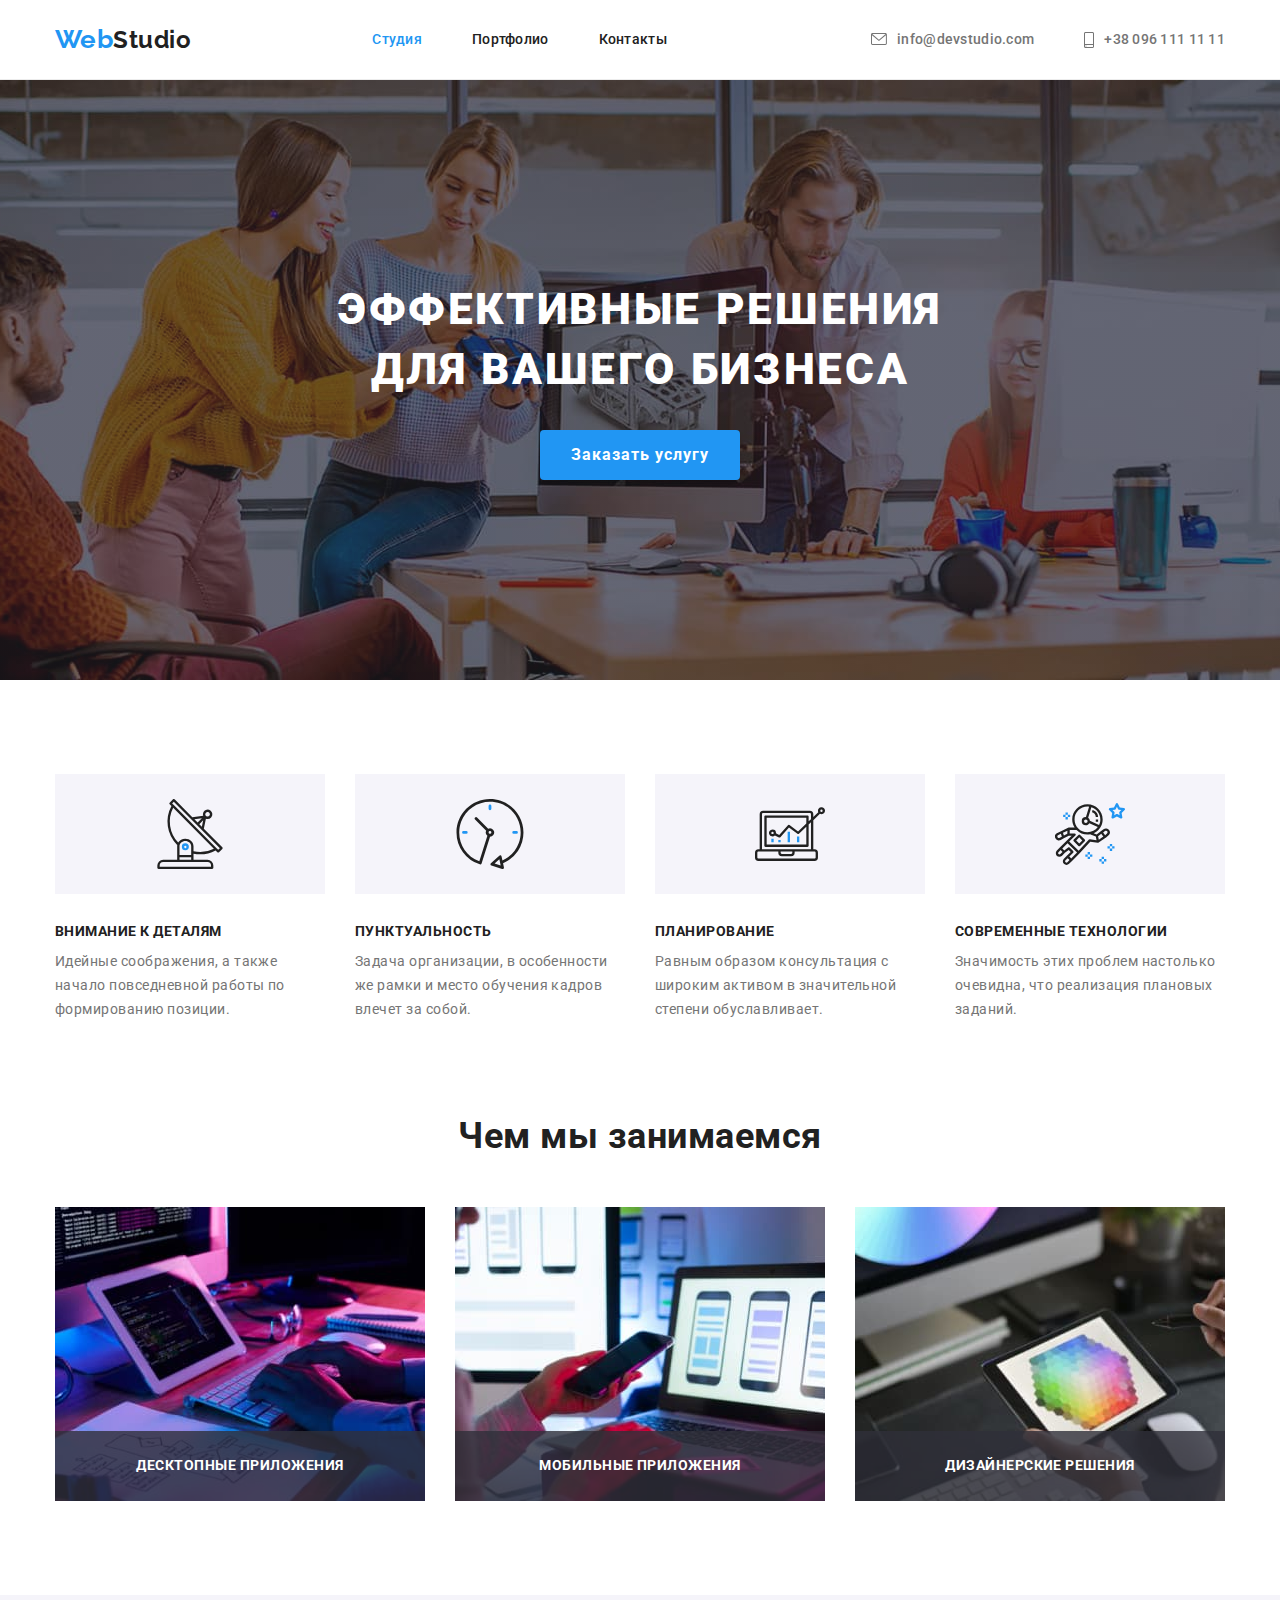
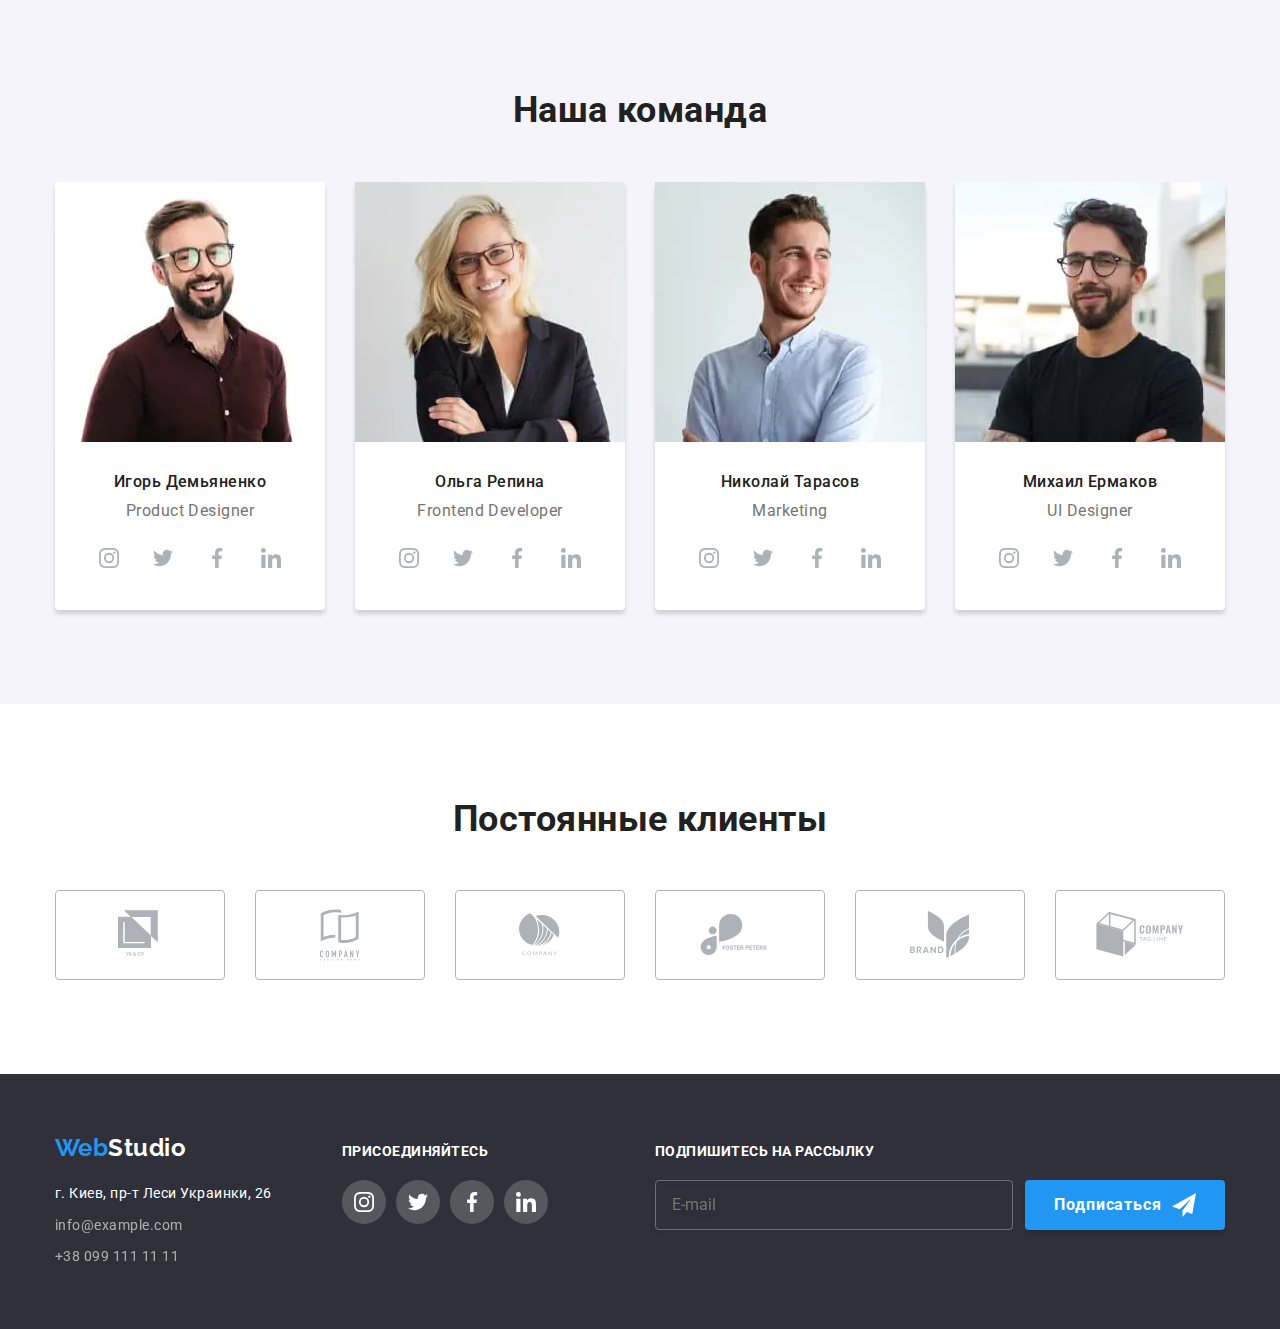
==== commit f3771e50: "fixes" ====
--- a/index.html
+++ b/index.html
@@ -38,7 +38,7 @@
             <ul class="header-address">
                 <li class="header-address__item">
                     <a class="header-address__link" href="mailto:info@devstudio.com">
-                        <svg class="header-address__icon header-address__icon--envelope" width="14" height="10">
+                        <svg class="header-address__icon header-address__icon--envelope">
                             <use href="./images/icons/sprite.svg#icon-envelope">
                             </use>
                         </svg>info@devstudio.com
@@ -46,7 +46,7 @@
                 </li>
                 <li class="header-address__item">
                     <a class="header-address__link" href="tel:+380961111111">
-                        <svg class="header-address__icon header-address__icon--smartphone" width="10" height="14">
+                        <svg class="header-address__icon header-address__icon--smartphone">
                             <use href="./images/icons/sprite.svg#icon-smartphone">
                             </use>
                         </svg>+38 096 111 11 11
--- a/css/main.min.css
+++ b/css/main.min.css
@@ -1,2 +1,2 @@
-:root{--accent-color: #2196f3;--h-color: #212121;--text-color: #757575;--white-color: #ffffff;--font-family: Roboto, sans-serif;--time: 250ms;--delay: cubic-bezier(0.4, 0, 0.2, 1)}.visually-hidden{position:absolute !important;clip:rect(1px 1px 1px 1px);clip:rect(1px, 1px, 1px, 1px);padding:0 !important;border:0 !important;height:1px !important;width:1px !important;overflow:hidden}.main-button,.social__link,.close__sign,.nav-links__link,.nav-links__link::after,.header-address__icon,.burger-button__icon,.mobile-menu,.backdrop,.modal,.form__input,.form__icon,.checkbox__icon,.clients-list__link,.sort-button,.projects__link,.jump__text,.footer-address__item--contact-link{transition:all var(--time) var(--delay)}html{box-sizing:border-box}*,*::after,*::before{box-sizing:inherit}body{font-family:var(--font-family);letter-spacing:0.03em;font-style:normal;margin:0}ul{margin:0;padding:0;list-style:none}a{text-decoration:none}h1,h2,h3,h4,h5,h6,p{margin:0}img{display:block;max-width:100%;height:auto}.container{width:100%;padding:0 15px}.header .container{display:flex;justify-content:space-between;align-items:center}.container.oneline{display:flex}@media screen and (max-width: 767px){.container.oneline .header-address{display:none}}.container.general{display:flex;flex-direction:column;align-items:center;justify-content:center}@media screen and (min-width: 1200px){.container.general{display:flex;flex-direction:row;align-items:baseline;justify-content:center}}@media screen and (min-width: 480px){.container{width:480px;margin:0 auto}}@media screen and (min-width: 768px){.container{width:760px}}@media screen and (min-width: 1200px){.container{width:1200px}}.main-button{display:block;padding:8px 0;width:200px;margin:0 auto;font-weight:700;font-size:16px;line-height:1.875;letter-spacing:0.06em;color:var(--white-color);background:var(--accent-color);box-shadow:0px 4px 4px rgba(0,0,0,0.15);border-radius:4px;border-color:transparent;cursor:pointer}.main-button:hover,.main-button:focus{background-color:#188ce8;filter:drop-shadow(0px 4px 4px rgba(0,0,0,0.15))}.main-button.subscribe__btn{display:flex;flex-direction:row;align-items:center;justify-content:center}@media screen and (min-width: 1200px){.main-button.subscribe__btn{margin-left:12px}}.main-button.subscribe__btn .subscribe__icon{content:"";display:block;margin-left:10px;height:24px;width:24px;background-position:center;background-size:contain;background-repeat:no-repeat;fill:currentColor}.logo{display:inline-block;font-family:Raleway, sans-serif;font-weight:700;font-size:24px;line-height:1.17;color:var(--accent-color)}.logo--header{padding-top:16px;padding-bottom:16px}@media screen and (min-width: 768px){.logo--header{margin-right:88px;padding-top:24px;padding-bottom:25px}}@media screen and (min-width: 1200px){.logo--header{margin-right:93px;font-weight:700;font-size:26px;line-height:1.19}}.logo--footer{margin-bottom:20px}.logo--above{color:var(--h-color)}.logo--below{color:var(--white-color)}.section-title{display:flex;font-weight:700;font-size:28px;line-height:1.178;color:var(--h-color);margin-bottom:30px;justify-content:center}@media screen and (min-width: 1200px){.section-title{font-weight:700;font-size:36px;line-height:1.17;margin-bottom:50px}}.social{display:flex;flex-direction:row;align-items:center;justify-content:center;list-style:none}.social__item{display:block;width:44px;height:44px;margin-right:10px;border-radius:50%}.social__item:last-child{margin-right:0}.social__item--footer{background-color:rgba(255,255,255,0.1)}.social__link{width:inherit;height:inherit;border-radius:inherit;display:flex;flex-direction:row;align-items:center;justify-content:center;fill:#afb1b8;background-color:inherit}.social__link:hover,.social__link:focus{background-color:var(--accent-color);fill:var(--white-color)}.social__icon{height:20px;width:20px;background-position:center;background-size:contain;background-repeat:no-repeat}.social__icon--footer{fill:var(--white-color)}.close{position:absolute;background:var(--white-color);cursor:pointer}.modal .close{width:30px;height:30px;top:8px;right:8px;border:1px solid rgba(0,0,0,0.1);border-radius:50%}.mobile-menu .close{top:10px;right:15px;width:40px;height:40px;border:none}.close__sign{content:"";fill:currentColor}.close__sign:focus,.close__sign:hover{fill:var(--accent-color)}.close__sign--modal{height:11px;width:11px}.close__sign--mobile{height:19px;width:19px}.section{padding:60px 0;justify-content:center}@media screen and (min-width: 1200px){.section{padding:94px 0}}.section.team{background:#f5f4fa}.section.usp{justify-content:flex-start}.list{display:flex;flex-wrap:wrap;margin-right:-15px;margin-left:-15px}.header{display:flex;align-items:center;border-bottom:1px solid #ececec;height:80px}.navigation{display:flex}@media screen and (max-width: 767px){.navigation .nav-links{display:none}}.nav-links{display:flex;flex-direction:column;margin-bottom:auto}@media screen and (min-width: 768px){.nav-links{flex-direction:row;align-items:center;margin-bottom:0;margin-right:84px}}@media screen and (min-width: 1200px){.nav-links{margin-right:auto}}.nav-links__item{display:block;margin-bottom:32px;position:relative}.nav-links__item:last-child{margin-bottom:0}@media screen and (min-width: 768px){.nav-links__item{font-weight:500;font-size:40px;line-height:1.175;padding:0;margin-right:50px;margin-bottom:0}.nav-links__item:last-child{margin-right:0}}.nav-links__link{display:inline-block;font-weight:500;font-size:40px;line-height:1.175;padding:0;letter-spacing:0.02em;color:var(--h-color)}.nav-links__link:hover,.nav-links__link:focus{color:var(--accent-color)}.nav-links__link--current{color:var(--accent-color)}@media screen and (min-width: 768px){.nav-links__link{padding:32px 0;font-weight:500;font-size:14px;line-height:1.14}}.nav-links__link::after{content:"";display:block;height:4px;width:100%;background:var(--accent-color);border-radius:2px;position:absolute;left:0;bottom:0;visibility:hidden}@media screen and (max-width: 767px){.nav-links__link::after{display:none}}.nav-links__link:hover::after,.nav-links__link:focus::after{visibility:visible}.header-address{display:flex;flex-direction:column}.online .header-address{margin-left:auto;flex-direction:row}@media screen and (min-width: 768px){.header-address{margin:21px 0}}@media screen and (min-width: 1200px){.header-address{flex-direction:row}}.header-address__item{display:block;margin-bottom:32px}.header-address__item:last-child{margin-bottom:64px}@media screen and (min-width: 768px){.header-address__item{margin-bottom:10px;color:var(--text-color)}.header-address__item:last-child{margin-bottom:0}}@media screen and (min-width: 1200px){.header-address__item{margin-right:50px;margin-bottom:0;color:var(--text-color)}.header-address__item:last-child{margin-right:0}}.header-address__link{font-weight:500;font-size:34px;line-height:1.176;letter-spacing:0.02em;color:var(--accent-color)}.header-address__link--phone{font-weight:500;font-size:24px;line-height:1.166;color:var(--text-color)}@media screen and (min-width: 768px){.header-address__link{font-weight:500;font-size:12px;line-height:1.166;color:var(--text-color);display:flex;align-items:center;transition:all var(--time) var(--delay)}.header-address__link:hover,.header-address__link:focus{color:var(--accent-color)}}@media screen and (min-width: 1200px){.header-address__link{padding:32px 0;font-weight:500;font-size:14px;line-height:1.14}}.header-address__icon{display:inline-block;margin-right:10px;fill:currentColor}.header-address__icon:hover,.header-address__icon:focus{color:var(--accent-color)}@media screen and (max-width: 767px){.header-address__icon{display:none}}.burger-button{background:var(--white-color);border:none;padding:0}.burger-button__icon{content:"";width:40px;height:40px;fill:currentColor;cursor:pointer}.burger-button__icon:hover,.burger-button__icon:focus{fill:var(--accent-color)}@media screen and (min-width: 767px){.burger-button__icon{display:none}}.mobile-menu{display:flex;flex-direction:column;position:absolute;width:100%;max-width:480px;height:100vh;top:0;left:50%;padding:48px 40px;background-color:var(--white-color);transform:translateX(-50%) translateY(-100%)}@media screen and (min-width: 767px){.mobile-menu{display:none}}.mobile-menu.is-open{transform:translateX(-50%) translateY(0%)}.mobile-socials{display:flex}.mobile-socials__item{display:block;padding:0 10px;border-right:1px solid var(--text-color)}.mobile-socials__item:last-child{padding-right:0;border:none}.mobile-socials__item:first-child{padding-left:0}.mobile-socials__link{font-weight:500;font-size:18px;line-height:1.22;letter-spacing:0.02em;color:var(--accent-color)}.hero{height:400px;margin:0 auto;padding:118px 0px;background-color:#2f303a;background-image:linear-gradient(rgba(47,48,58,0.4), rgba(47,48,58,0.4)),url(../images/m-bcgimg.jpg);background-position:center;background-size:cover;background-repeat:no-repeat}@media screen and (min-device-pixel-ratio: 2), screen and (min-resolution: 192dpi), screen and (min-resolution: 2dppx){.hero{background-image:linear-gradient(rgba(47,48,58,0.4), rgba(47,48,58,0.4)),url(../images/m-bcgimg@2x.jpg)}}@media screen and (min-width: 481px){.hero{background-image:linear-gradient(rgba(47,48,58,0.4), rgba(47,48,58,0.4)),url(../images/p-bcgimg.jpg)}}@media screen and (min-device-pixel-ratio: 2) and (min-width: 481px), screen and (min-resolution: 192dpi) and (min-width: 481px), screen and (min-resolution: 2dppx) and (min-width: 481px){.hero{background-image:linear-gradient(rgba(47,48,58,0.4), rgba(47,48,58,0.4)),url(../images/p-bcgimg@2x.jpg)}}@media screen and (min-width: 769px){.hero{height:600px;padding:200px 0px;background-image:linear-gradient(rgba(47,48,58,0.4), rgba(47,48,58,0.4)),url(../images/d-bcgimg.jpg)}}@media screen and (min-device-pixel-ratio: 2) and (min-width: 769px), screen and (min-resolution: 192dpi) and (min-width: 769px), screen and (min-resolution: 2dppx) and (min-width: 769px){.hero{background-image:linear-gradient(rgba(47,48,58,0.4), rgba(47,48,58,0.4)),url(../images/d-bcgimg@2x.jpg)}}.hero__title{display:flex;text-align:center;margin:0 auto 30px;width:360px;font-weight:900;font-size:26px;line-height:1.6;letter-spacing:0.06em;text-transform:uppercase;color:var(--white-color)}@media screen and (min-width: 1200px){.hero__title{width:696px;margin:0 auto 30px;font-weight:900;font-size:44px;line-height:1.36}}.backdrop{position:fixed;top:0;left:0;width:100%;height:100%;background:rgba(0,0,0,0.2);opacity:1;visibility:visible}.backdrop.is-hidden{opacity:0;pointer-events:none;visibility:hidden}.backdrop.is-hidden .modal{opacity:0}.modal{position:absolute;top:50%;left:50%;transform:translate(-50%, -50%);height:609px;width:450px;background:var(--white-color);box-shadow:0px 1px 3px rgba(0,0,0,0.12),0px 1px 1px rgba(0,0,0,0.14),0px 2px 1px rgba(0,0,0,0.2);border-radius:4px;opacity:1;padding:40px}@media screen and (min-width: 1200px){.modal{height:581px;width:528px}}.form{display:flex;flex-direction:column}.form__title{display:flex;flex-direction:row;align-items:center;justify-content:center;margin-bottom:12px;font-weight:700;font-size:20px;line-height:1.5;color:var(--h-color)}@media screen and (min-width: 1200px){.form__title{font-weight:700;font-size:20px;line-height:1.15}}.form__label{position:relative;display:inline-block;margin-bottom:10px;font-weight:400;font-size:12px;line-height:1.17;letter-spacing:0.01em;color:var(--text-color)}.form__input{display:inline-block;padding:0 12px 0 42px;margin-top:4px;height:40px;width:100%;border:1px solid rgba(33,33,33,0.2);border-radius:4px;font-weight:400;font-size:12px;line-height:1.17;letter-spacing:0.01em;color:var(--h-color)}.form__input::placeholder{color:rgba(117,117,117,0.5)}.form__input:focus,.form__input:hover{border-color:var(--accent-color);outline:none}.form__input--comment{height:120px;padding:12px 16px}textarea{resize:none}.form__icon{position:absolute;display:inline-block;content:"";width:18px;height:18px;top:50%;left:12px;fill:currentColor}.form__input:focus+.form__icon,.form__input:hover+.form__icon{fill:var(--accent-color)}.form__field{display:flex;flex-direction:row;align-items:center;justify-content:center;margin-top:10px;margin-bottom:30px;font-weight:400;font-size:12px;line-height:1.17;color:var(--text-color)}@media screen and (min-width: 1200px){.form__field{font-weight:400;font-size:14px;line-height:1.7}}.checkbox__link{color:var(--accent-color);text-decoration:underline}.checkbox__icon{display:inline-block;margin-right:8px;border:2px solid #000000;border-radius:2px;box-shadow:0px 4px 4px rgba(0,0,0,0.25);cursor:pointer;fill:var(--white-color)}.checkbox:hover+.checkbox__icon,.checkbox:focus+.checkbox__icon{border-color:var(--accent-color)}.checkbox:checked+.checkbox__icon{border-color:var(--accent-color);background-color:var(--accent-color);box-shadow:none}.usp-list__item{margin:0 15px 30px 15px;width:inherit}.usp-list__item:last-child{margin-bottom:0}.usp-list__item::before{content:"";display:block;height:120px;margin-bottom:30px;background-color:#f5f4fa;background-repeat:no-repeat;background-position:center}.usp-list__item--antenna::before{background-image:url("../images/icons/antenna.svg")}.usp-list__item--clock::before{background-image:url("../images/icons/clock.svg")}.usp-list__item--diagram::before{background-image:url("../images/icons/diagram.svg")}.usp-list__item--astronaut::before{background-image:url("../images/icons/astronaut.svg")}@media screen and (min-width: 768px){.usp-list__item{width:calc((100% - 60px) / 2)}.usp-list__item:nth-last-child(-n+2){margin-bottom:0}}@media screen and (min-width: 1200px){.usp-list__item{width:calc((100% - 120px) / 4);margin-bottom:0}}.usp-list__title{display:flex;justify-content:center;margin-bottom:10px;font-weight:700;font-size:14px;line-height:1.14;text-transform:uppercase;color:var(--h-color)}@media screen and (min-width: 768px){.usp-list__title{justify-content:flex-start}}.usp-list__description{display:flex;font-weight:400;font-size:14px;line-height:1.7;color:var(--text-color)}.ourjob{display:flex;text-align:center;padding-bottom:94px}@media screen and (max-width: 1159px){.ourjob{display:none}}.ourjob-list{display:flex;list-style:none}.ourjob-list__item{display:inline-block;margin-right:30px}.ourjob-list__item:last-child{margin-right:0px}.ourjob-list__action{position:relative}.ourjob-list__text{position:absolute;display:flex;flex-direction:row;align-items:center;justify-content:center;left:0;bottom:0;height:70px;width:100%;font-weight:700;font-size:14px;line-height:1.14;text-transform:uppercase;color:var(--white-color);background:rgba(47,48,58,0.8)}.member-card{margin:0 15px 30px 15px;width:450px;box-shadow:0px 4px 4px rgba(0,0,0,0.15);border-radius:4px;border-color:transparent;background-color:var(--white-color)}.member-card:last-child{margin-bottom:0px}@media screen and (min-width: 768px){.member-card{width:calc((100% - 60px) / 2)}.member-card:nth-last-child(-n+2){margin-bottom:0}}@media screen and (min-width: 1200px){.member-card{width:calc((100% - 120px) / 4);margin-bottom:0}}.member-card__text{display:flex;flex-direction:column;align-items:center;justify-content:center;padding:30px}.member-card__name{display:block;margin-bottom:10px;font-weight:500;font-size:16px;line-height:1.19;color:var(--h-color)}.member-card__job{display:block;margin-bottom:16px;font-weight:400;font-size:16px;line-height:1.19;color:var(--text-color)}.clients-list__item{margin:0 15px 30px 15px;height:90px}@media screen and (max-width: 767px){.clients-list__item{width:calc((100% - 60px) / 2)}.clients-list__item:nth-child(n+5){margin-bottom:0}}@media screen and (min-width: 768px){.clients-list__item{width:calc((100% - 90px) / 3)}.clients-list__item:nth-child(n+4){margin-bottom:0}}@media screen and (min-width: 1200px){.clients-list__item{width:calc((100% - 180px) / 6);margin-bottom:0}}.clients-list__link{height:inherit;display:flex;flex-direction:row;align-items:center;justify-content:center;border:1px solid;border-radius:4px;border-color:#afb1b8;fill:#afb1b8}.clients-list__link:hover,.clients-list__link:focus{border-color:var(--accent-color);fill:var(--accent-color)}.clients-list__logo{background-position:center;background-size:contain;background-repeat:no-repeat}.buttons-list{margin-bottom:40px;display:flex;flex-wrap:wrap}@media screen and (min-width: 768px){.buttons-list{justify-content:center;margin-bottom:30px}}@media screen and (min-width: 1200px){.buttons-list{margin-bottom:50px}}.buttons-list__item{margin-right:8px;margin-bottom:15px}.buttons-list__item:last-child{margin-right:0}.buttons-list__item:nth-last-child(-n+2){margin-bottom:0}@media screen and (min-width: 768px){.buttons-list__item{margin-bottom:0}}.sort-button{display:inline-block;padding:6px 22px;font-weight:500;font-size:16px;line-height:1.62;color:var(--h-color);background-color:#f5f4fa;border-radius:4px;border-color:transparent;box-shadow:none;cursor:pointer}.sort-button:hover,.sort-button:focus{color:var(--white-color);background-color:var(--accent-color);box-shadow:0px 3px 1px rgba(0,0,0,0.1),0px 1px 2px rgba(0,0,0,0.08),0px 2px 2px #0000001f}.projects__item{width:450px;margin:0 15px 30px 15px}.projects__item:last-child{margin-bottom:0}@media screen and (min-width: 768px){.projects__item{width:calc((100% - 60px) / 2)}.projects__item:nth-last-child(-n+2){margin-bottom:0}}@media screen and (min-width: 1200px){.projects__item{width:calc((100% - 90px) / 3);margin-bottom:30px}.projects__item:nth-last-child(-n+3){margin-bottom:0}}.projects__link{display:block;box-shadow:none}.projects__link:hover,.projects__link:focus{box-shadow:0px 1px 1px rgba(0,0,0,0.12),0px 4px 4px rgba(0,0,0,0.06),1px 4px 6px rgba(0,0,0,0.16)}.projects__text{border:1px solid #eeeeee;border-top:0;padding:20px 24px}.projects__title{display:block;margin-bottom:4px;font-weight:700;font-size:18px;line-height:2;letter-spacing:0.06em;color:var(--h-color)}.projects__type{font-weight:400;font-size:16px;line-height:1.875;color:var(--text-color)}.jump{position:relative;overflow:hidden}.jump__text{position:absolute;top:0;left:0;width:100%;height:100%;padding:63px 24px;font-weight:400;font-size:18px;line-height:1.55;color:var(--white-color);background:var(--accent-color);opacity:0.9;transform:translateY(101%)}.projects__link:hover .jump__text,.projects__link:focus .jump__text{transform:translateY(0)}address{font-style:normal}.footer{background:#2f303a;padding-top:60px;padding-bottom:60px}.footer-one{display:flex;flex-direction:column;align-items:center;justify-content:center;margin-bottom:60px}@media screen and (min-width: 768px){.footer-one{margin-right:165px}}@media screen and (min-width: 1200px){.footer-one{display:flex;flex-direction:column;align-items:flex-start;justify-content:center;margin-right:70px;margin-bottom:0}}.footer-address{display:flex;flex-direction:column;align-items:center;justify-content:center}@media screen and (min-width: 1200px){.footer-address{display:flex;flex-direction:column;align-items:flex-start;justify-content:center}}.footer-address__item{display:inline-block;font-weight:400;font-size:14px;line-height:1.7;color:var(--white-color)}.footer-address__item--contact-link{margin-top:8px;opacity:0.6}.footer-address__item--contact-link:hover,.footer-address__item--contact-link:focus{color:var(--accent-color)}.footer-one-and-two{display:flex;flex-direction:column;align-items:center;justify-content:center}@media screen and (min-width: 768px){.footer-one-and-two{display:flex;flex-direction:row;align-items:baseline;justify-content:center}}.footer-two{display:block;margin-bottom:60px}@media screen and (min-width: 1200px){.footer-two{margin-bottom:0}}.footer-title{display:flex;justify-content:center;margin-bottom:20px;font-weight:700;font-size:14px;line-height:1.14;text-transform:uppercase;color:var(--white-color)}@media screen and (min-width: 1200px){.footer-title{justify-content:flex-start}}@media screen and (min-width: 1200px){.footer-three{margin-left:auto}}.subscribe{display:flex;flex-direction:column;align-items:center;justify-content:center}@media screen and (min-width: 1200px){.subscribe{display:flex;flex-direction:column;align-items:flex-start;justify-content:center}}.subscribe__container{display:flex;flex-direction:column;align-items:center;justify-content:center}@media screen and (min-width: 1200px){.subscribe__container{flex-direction:row}}.subscribe__input{width:450px;height:50px;font-weight:400;font-size:16px;line-height:1.25;color:rgba(255,255,255,0.6);background-color:inherit;border:1px solid rgba(255,255,255,0.3);filter:drop-shadow(0px 4px 4px rgba(0,0,0,0.15));border-radius:4px;padding:15px 16px;margin-bottom:20px}.subscribe__input:focus,.subscribe__input:hover{border-color:var(--accent-color);outline:none}@media screen and (min-width: 1200px){.subscribe__input{margin-bottom:0;width:358px}}
+:root{--accent-color: #2196f3;--h-color: #212121;--text-color: #757575;--white-color: #ffffff;--font-family: Roboto, sans-serif;--time: 250ms;--delay: cubic-bezier(0.4, 0, 0.2, 1)}.visually-hidden{position:absolute !important;clip:rect(1px 1px 1px 1px);clip:rect(1px, 1px, 1px, 1px);padding:0 !important;border:0 !important;height:1px !important;width:1px !important;overflow:hidden}.main-button,.social__link,.close,.nav-links__link,.nav-links__link::after,.header-address__icon,.burger-button__icon,.mobile-menu,.backdrop,.modal,.form__input,.form__icon,.checkbox__icon,.clients-list__link,.sort-button,.projects__link,.jump__text,.footer-address__item--contact-link{transition:all var(--time) var(--delay)}html{box-sizing:border-box}*,*::after,*::before{box-sizing:inherit}body{font-family:var(--font-family);letter-spacing:0.03em;font-style:normal;margin:0}ul{margin:0;padding:0;list-style:none}a{text-decoration:none}h1,h2,h3,h4,h5,h6,p{margin:0}img{display:block;max-width:100%;height:auto}.container{width:100%;padding:0 15px}.header .container{display:flex;justify-content:space-between;align-items:center}.container.oneline{display:flex}@media screen and (max-width: 767px){.container.oneline .header-address{display:none}}.container.general{display:flex;flex-direction:column;align-items:center;justify-content:center}@media screen and (min-width: 1200px){.container.general{display:flex;flex-direction:row;align-items:baseline;justify-content:center}}@media screen and (min-width: 480px){.container{width:480px;margin:0 auto}}@media screen and (min-width: 768px){.container{width:760px}}@media screen and (min-width: 1200px){.container{width:1200px}}.main-button{display:block;padding:8px 0;width:200px;margin:0 auto;font-weight:700;font-size:16px;line-height:1.875;letter-spacing:0.06em;color:var(--white-color);background:var(--accent-color);box-shadow:0px 4px 4px rgba(0,0,0,0.15);border-radius:4px;border-color:transparent;cursor:pointer}.main-button:hover,.main-button:focus{background-color:#188ce8;filter:drop-shadow(0px 4px 4px rgba(0,0,0,0.15))}.main-button.subscribe__btn{display:flex;flex-direction:row;align-items:center;justify-content:center}@media screen and (min-width: 1200px){.main-button.subscribe__btn{margin-left:12px}}.main-button.subscribe__btn .subscribe__icon{content:"";display:block;margin-left:10px;height:24px;width:24px;background-position:center;background-size:contain;background-repeat:no-repeat;fill:currentColor}.logo{display:inline-block;font-family:Raleway, sans-serif;font-weight:700;font-size:24px;line-height:1.17;color:var(--accent-color)}.logo--header{padding-top:16px;padding-bottom:16px}@media screen and (min-width: 768px){.logo--header{padding-top:24px;padding-bottom:25px}}@media screen and (min-width: 1200px){.logo--header{margin-right:93px;font-weight:700;font-size:26px;line-height:1.19}}.logo--footer{margin-bottom:20px}.logo--above{color:var(--h-color)}.logo--below{color:var(--white-color)}.section-title{display:flex;font-weight:700;font-size:28px;line-height:1.178;color:var(--h-color);margin-bottom:30px;justify-content:center}@media screen and (min-width: 1200px){.section-title{font-weight:700;font-size:36px;line-height:1.17;margin-bottom:50px}}.social{display:flex;flex-direction:row;align-items:center;justify-content:center;list-style:none}.social__item{display:block;width:44px;height:44px;margin-right:10px;border-radius:50%}.social__item:last-child{margin-right:0}.social__item--footer{background-color:rgba(255,255,255,0.1)}.social__link{width:inherit;height:inherit;border-radius:inherit;display:flex;flex-direction:row;align-items:center;justify-content:center;fill:#afb1b8;background-color:inherit}.social__link:hover,.social__link:focus{background-color:var(--accent-color);fill:var(--white-color)}.social__icon{height:20px;width:20px;background-position:center;background-size:contain;background-repeat:no-repeat}.social__icon--footer{fill:var(--white-color)}.close{position:absolute;background:var(--white-color);cursor:pointer;fill:currentColor}.modal .close{width:30px;height:30px;top:8px;right:8px;border:1px solid rgba(0,0,0,0.1);border-radius:50%}.mobile-menu .close{top:10px;right:15px;width:40px;height:40px;border:none}.close:focus,.close:hover{fill:var(--accent-color)}.close__sign{content:""}.close__sign--modal{height:11px;width:11px}.close__sign--mobile{height:19px;width:19px}.section{padding:60px 0;justify-content:center}@media screen and (min-width: 1200px){.section{padding:94px 0}}.section.team{background:#f5f4fa}.section.usp{justify-content:flex-start}.list{display:flex;flex-wrap:wrap;margin-right:-15px;margin-left:-15px}.header{display:flex;align-items:center;border-bottom:1px solid #ececec;height:80px}.navigation{display:flex}@media screen and (max-width: 767px){.navigation .nav-links{display:none}}.nav-links{display:flex;flex-direction:column;margin-bottom:auto}@media screen and (min-width: 768px){.nav-links{flex-direction:row;align-items:center;margin-bottom:0;margin-left:88px}}@media screen and (min-width: 1200px){.nav-links{margin-right:auto}}.nav-links__item{display:block;margin-bottom:32px;position:relative}.nav-links__item:last-child{margin-bottom:0}@media screen and (min-width: 768px){.nav-links__item{font-weight:500;font-size:40px;line-height:1.175;padding:0;margin-right:50px;margin-bottom:0}.nav-links__item:last-child{margin-right:0}}.nav-links__link{display:inline-block;font-weight:500;font-size:40px;line-height:1.175;padding:0;letter-spacing:0.02em;color:var(--h-color)}.nav-links__link:hover,.nav-links__link:focus{color:var(--accent-color)}.nav-links__link--current{color:var(--accent-color)}@media screen and (min-width: 768px){.nav-links__link{padding:32px 0;font-weight:500;font-size:14px;line-height:1.14}}.nav-links__link::after{content:"";display:block;height:4px;width:100%;background:var(--accent-color);border-radius:2px;position:absolute;left:0;bottom:0;visibility:hidden}@media screen and (max-width: 767px){.nav-links__link::after{display:none}}.nav-links__link:hover::after,.nav-links__link:focus::after{visibility:visible}.header-address{display:flex;flex-direction:column}.online .header-address{margin-left:auto;flex-direction:row}@media screen and (min-width: 768px){.header-address{margin:21px 0}}@media screen and (min-width: 1200px){.header-address{flex-direction:row}}.header-address__item{display:block;margin-bottom:32px}.header-address__item:last-child{margin-bottom:64px}@media screen and (min-width: 768px){.header-address__item{margin-bottom:10px;color:var(--text-color)}.header-address__item:last-child{margin-bottom:0}}@media screen and (min-width: 1200px){.header-address__item{margin-right:50px;margin-bottom:0;color:var(--text-color)}.header-address__item:last-child{margin-right:0}}.header-address__link{font-weight:500;font-size:34px;line-height:1.176;letter-spacing:0.02em;color:var(--accent-color)}.header-address__link--phone{font-weight:500;font-size:24px;line-height:1.166;color:var(--text-color)}@media screen and (min-width: 768px){.header-address__link{font-weight:500;font-size:12px;line-height:1.166;color:var(--text-color);display:flex;align-items:center;transition:all var(--time) var(--delay)}.header-address__link:hover,.header-address__link:focus{color:var(--accent-color)}}@media screen and (min-width: 1200px){.header-address__link{padding:32px 0;font-weight:500;font-size:14px;line-height:1.14}}.header-address__icon{display:inline-block;margin-right:10px;fill:currentColor}.header-address__icon--envelope{width:14px;height:10px}@media screen and (min-width: 1200px){.header-address__icon--envelope{width:16px;height:12px}}.header-address__icon--smartphone{width:10px;height:14px}@media screen and (min-width: 1200px){.header-address__icon--smartphone{width:10px;height:16px}}.header-address__icon:hover,.header-address__icon:focus{color:var(--accent-color)}@media screen and (max-width: 767px){.header-address__icon{display:none}}.burger-button{background:var(--white-color);border:none;padding:0}.burger-button__icon{content:"";width:40px;height:40px;fill:currentColor;cursor:pointer}.burger-button__icon:hover,.burger-button__icon:focus{fill:var(--accent-color)}@media screen and (min-width: 767px){.burger-button__icon{display:none}}.mobile-menu{display:flex;flex-direction:column;position:absolute;z-index:999;width:100%;max-width:480px;height:100vh;top:0;left:50%;padding:48px 40px;background-color:var(--white-color);transform:translateX(-50%) translateY(-100%)}@media screen and (min-width: 767px){.mobile-menu{display:none}}.mobile-menu.is-open{transform:translateX(-50%) translateY(0%)}.mobile-socials{display:flex}.mobile-socials__item{display:block;padding:0 10px;border-right:1px solid var(--text-color)}.mobile-socials__item:last-child{padding-right:0;border:none}.mobile-socials__item:first-child{padding-left:0}.mobile-socials__link{font-weight:500;font-size:18px;line-height:1.22;letter-spacing:0.02em;color:var(--accent-color)}.hero{height:400px;margin:0 auto;padding:118px 0px;background-color:#2f303a;background-image:linear-gradient(rgba(47,48,58,0.4), rgba(47,48,58,0.4)),url(../images/m-bcgimg.jpg);background-position:center;background-size:cover;background-repeat:no-repeat}@media screen and (min-device-pixel-ratio: 2), screen and (min-resolution: 192dpi), screen and (min-resolution: 2dppx){.hero{background-image:linear-gradient(rgba(47,48,58,0.4), rgba(47,48,58,0.4)),url(../images/m-bcgimg@2x.jpg)}}@media screen and (min-width: 481px){.hero{background-image:linear-gradient(rgba(47,48,58,0.4), rgba(47,48,58,0.4)),url(../images/p-bcgimg.jpg)}}@media screen and (min-device-pixel-ratio: 2) and (min-width: 481px), screen and (min-resolution: 192dpi) and (min-width: 481px), screen and (min-resolution: 2dppx) and (min-width: 481px){.hero{background-image:linear-gradient(rgba(47,48,58,0.4), rgba(47,48,58,0.4)),url(../images/p-bcgimg@2x.jpg)}}@media screen and (min-width: 769px){.hero{height:600px;padding:200px 0px;background-image:linear-gradient(rgba(47,48,58,0.4), rgba(47,48,58,0.4)),url(../images/d-bcgimg.jpg)}}@media screen and (min-device-pixel-ratio: 2) and (min-width: 769px), screen and (min-resolution: 192dpi) and (min-width: 769px), screen and (min-resolution: 2dppx) and (min-width: 769px){.hero{background-image:linear-gradient(rgba(47,48,58,0.4), rgba(47,48,58,0.4)),url(../images/d-bcgimg@2x.jpg)}}.hero__title{display:flex;text-align:center;margin:0 auto 30px;width:360px;font-weight:900;font-size:26px;line-height:1.6;letter-spacing:0.06em;text-transform:uppercase;color:var(--white-color)}@media screen and (min-width: 1200px){.hero__title{width:696px;margin:0 auto 30px;font-weight:900;font-size:44px;line-height:1.36}}.backdrop{position:fixed;top:0;left:0;width:100%;height:100%;background:rgba(0,0,0,0.2);opacity:1;visibility:visible}.backdrop.is-hidden{opacity:0;pointer-events:none;visibility:hidden}.backdrop.is-hidden .modal{opacity:0}.modal{position:absolute;top:50%;left:50%;transform:translate(-50%, -50%);height:609px;width:450px;background:var(--white-color);box-shadow:0px 1px 3px rgba(0,0,0,0.12),0px 1px 1px rgba(0,0,0,0.14),0px 2px 1px rgba(0,0,0,0.2);border-radius:4px;opacity:1;padding:40px}@media screen and (min-width: 1200px){.modal{height:581px;width:528px}}.form{display:flex;flex-direction:column}.form__title{display:flex;flex-direction:row;align-items:center;justify-content:center;margin-bottom:12px;font-weight:700;font-size:20px;line-height:1.5;color:var(--h-color)}@media screen and (min-width: 1200px){.form__title{font-weight:700;font-size:20px;line-height:1.15}}.form__label{position:relative;display:inline-block;margin-bottom:10px;font-weight:400;font-size:12px;line-height:1.17;letter-spacing:0.01em;color:var(--text-color)}.form__input{display:inline-block;padding:0 12px 0 42px;margin-top:4px;height:40px;width:100%;border:1px solid rgba(33,33,33,0.2);border-radius:4px;font-weight:400;font-size:12px;line-height:1.17;letter-spacing:0.01em;color:var(--h-color)}.form__input::placeholder{color:rgba(117,117,117,0.5)}.form__input:focus,.form__input:hover{border-color:var(--accent-color);outline:none}.form__input--comment{height:120px;padding:12px 16px}textarea{resize:none}.form__icon{position:absolute;display:inline-block;content:"";width:18px;height:18px;top:50%;left:12px;fill:currentColor}.form__input:focus+.form__icon,.form__input:hover+.form__icon{fill:var(--accent-color)}.form__field{display:flex;flex-direction:row;align-items:center;justify-content:center;margin-top:10px;margin-bottom:30px;font-weight:400;font-size:12px;line-height:1.166;color:var(--text-color)}@media screen and (min-width: 1200px){.form__field{font-weight:400;font-size:14px;line-height:1.7}}.checkbox__link{color:var(--accent-color);text-decoration:underline}.checkbox__icon{display:inline-block;margin-right:8px;border:2px solid #000000;border-radius:2px;box-shadow:0px 4px 4px rgba(0,0,0,0.25);cursor:pointer;fill:var(--white-color)}.checkbox:hover+.checkbox__icon,.checkbox:focus+.checkbox__icon{border-color:var(--accent-color)}.checkbox:checked+.checkbox__icon{border-color:var(--accent-color);background-color:var(--accent-color);box-shadow:none}.usp-list__item{margin:0 15px 30px 15px;width:inherit}.usp-list__item:last-child{margin-bottom:0}.usp-list__item::before{content:"";display:block;height:120px;margin-bottom:30px;background-color:#f5f4fa;background-repeat:no-repeat;background-position:center}.usp-list__item--antenna::before{background-image:url("../images/icons/antenna.svg")}.usp-list__item--clock::before{background-image:url("../images/icons/clock.svg")}.usp-list__item--diagram::before{background-image:url("../images/icons/diagram.svg")}.usp-list__item--astronaut::before{background-image:url("../images/icons/astronaut.svg")}@media screen and (min-width: 768px){.usp-list__item{width:calc((100% - 60px) / 2)}.usp-list__item:nth-last-child(-n+2){margin-bottom:0}}@media screen and (min-width: 1200px){.usp-list__item{width:calc((100% - 120px) / 4);margin-bottom:0}}.usp-list__title{display:flex;justify-content:center;margin-bottom:10px;font-weight:700;font-size:14px;line-height:1.14;text-transform:uppercase;color:var(--h-color)}@media screen and (min-width: 768px){.usp-list__title{justify-content:flex-start}}.usp-list__description{display:flex;font-weight:400;font-size:14px;line-height:1.7;color:var(--text-color)}.ourjob{display:flex;text-align:center;padding-bottom:94px}@media screen and (max-width: 1159px){.ourjob{display:none}}.ourjob-list{display:flex;list-style:none}.ourjob-list__item{display:inline-block;margin-right:30px}.ourjob-list__item:last-child{margin-right:0px}.ourjob-list__action{position:relative}.ourjob-list__text{position:absolute;display:flex;flex-direction:row;align-items:center;justify-content:center;left:0;bottom:0;height:70px;width:100%;font-weight:700;font-size:14px;line-height:1.14;text-transform:uppercase;color:var(--white-color);background:rgba(47,48,58,0.8)}.member-card{margin:0 15px 30px 15px;width:450px;box-shadow:0px 4px 4px rgba(0,0,0,0.15);border-radius:4px;border-color:transparent;background-color:var(--white-color)}.member-card:last-child{margin-bottom:0px}@media screen and (min-width: 768px){.member-card{width:calc((100% - 60px) / 2)}.member-card:nth-last-child(-n+2){margin-bottom:0}}@media screen and (min-width: 1200px){.member-card{width:calc((100% - 120px) / 4);margin-bottom:0}}.member-card__text{display:flex;flex-direction:column;align-items:center;justify-content:center;padding:30px}.member-card__name{display:block;margin-bottom:10px;font-weight:500;font-size:16px;line-height:1.19;color:var(--h-color)}.member-card__job{display:block;margin-bottom:16px;font-weight:400;font-size:16px;line-height:1.19;color:var(--text-color)}.clients-list__item{margin:0 15px 30px 15px;height:90px}@media screen and (max-width: 767px){.clients-list__item{width:calc((100% - 60px) / 2)}.clients-list__item:nth-child(n+5){margin-bottom:0}}@media screen and (min-width: 768px){.clients-list__item{width:calc((100% - 90px) / 3)}.clients-list__item:nth-child(n+4){margin-bottom:0}}@media screen and (min-width: 1200px){.clients-list__item{width:calc((100% - 180px) / 6);margin-bottom:0}}.clients-list__link{height:inherit;display:flex;flex-direction:row;align-items:center;justify-content:center;border:1px solid;border-radius:4px;border-color:#afb1b8;fill:#afb1b8}.clients-list__link:hover,.clients-list__link:focus{border-color:var(--accent-color);fill:var(--accent-color)}.clients-list__logo{background-position:center;background-size:contain;background-repeat:no-repeat}.buttons-list{margin-bottom:40px;display:flex;flex-wrap:wrap}@media screen and (min-width: 768px){.buttons-list{justify-content:center;margin-bottom:30px}}@media screen and (min-width: 1200px){.buttons-list{margin-bottom:50px}}.buttons-list__item{margin-right:8px;margin-bottom:15px}.buttons-list__item:last-child{margin-right:0}.buttons-list__item:nth-last-child(-n+2){margin-bottom:0}@media screen and (min-width: 768px){.buttons-list__item{margin-bottom:0}}.sort-button{display:inline-block;padding:6px 22px;font-weight:500;font-size:16px;line-height:1.62;color:var(--h-color);background-color:#f5f4fa;border-radius:4px;border-color:transparent;box-shadow:none;cursor:pointer}.sort-button:hover,.sort-button:focus{color:var(--white-color);background-color:var(--accent-color);box-shadow:0px 3px 1px rgba(0,0,0,0.1),0px 1px 2px rgba(0,0,0,0.08),0px 2px 2px #0000001f}.projects__item{width:450px;margin:0 15px 30px 15px}.projects__item:last-child{margin-bottom:0}@media screen and (min-width: 768px){.projects__item{width:calc((100% - 60px) / 2)}.projects__item:nth-last-child(-n+2){margin-bottom:0}}@media screen and (min-width: 1200px){.projects__item{width:calc((100% - 90px) / 3);margin-bottom:30px}.projects__item:nth-last-child(-n+3){margin-bottom:0}}.projects__link{display:block;box-shadow:none}.projects__link:hover,.projects__link:focus{box-shadow:0px 1px 1px rgba(0,0,0,0.12),0px 4px 4px rgba(0,0,0,0.06),1px 4px 6px rgba(0,0,0,0.16)}.projects__text{border:1px solid #eeeeee;border-top:0;padding:20px 24px}.projects__title{display:block;margin-bottom:4px;font-weight:700;font-size:18px;line-height:2;letter-spacing:0.06em;color:var(--h-color)}.projects__type{font-weight:400;font-size:16px;line-height:1.875;color:var(--text-color)}.jump{position:relative;overflow:hidden}.jump__text{position:absolute;top:0;left:0;width:100%;height:100%;padding:63px 24px;font-weight:400;font-size:18px;line-height:1.55;color:var(--white-color);background:var(--accent-color);opacity:0.9;transform:translateY(101%)}.projects__link:hover .jump__text,.projects__link:focus .jump__text{transform:translateY(0)}address{font-style:normal}.footer{background:#2f303a;padding-top:60px;padding-bottom:60px}.footer-one{display:flex;flex-direction:column;align-items:center;justify-content:center;margin-bottom:60px}@media screen and (min-width: 768px){.footer-one{margin-right:165px}}@media screen and (min-width: 1200px){.footer-one{display:flex;flex-direction:column;align-items:flex-start;justify-content:center;margin-right:70px;margin-bottom:0}}.footer-address{display:flex;flex-direction:column;align-items:center;justify-content:center}@media screen and (min-width: 1200px){.footer-address{display:flex;flex-direction:column;align-items:flex-start;justify-content:center}}.footer-address__item{display:inline-block;font-weight:400;font-size:14px;line-height:1.7;color:var(--white-color)}.footer-address__item--contact-link{margin-top:8px;opacity:0.6}.footer-address__item--contact-link:hover,.footer-address__item--contact-link:focus{color:var(--accent-color)}.footer-one-and-two{display:flex;flex-direction:column;align-items:center;justify-content:center}@media screen and (min-width: 768px){.footer-one-and-two{display:flex;flex-direction:row;align-items:baseline;justify-content:center}}.footer-two{display:block;margin-bottom:60px}@media screen and (min-width: 1200px){.footer-two{margin-bottom:0}}.footer-title{display:flex;justify-content:center;margin-bottom:20px;font-weight:700;font-size:14px;line-height:1.14;text-transform:uppercase;color:var(--white-color)}@media screen and (min-width: 1200px){.footer-title{justify-content:flex-start}}@media screen and (min-width: 1200px){.footer-three{margin-left:auto}}.subscribe{display:flex;flex-direction:column;align-items:center;justify-content:center}@media screen and (min-width: 1200px){.subscribe{display:flex;flex-direction:column;align-items:flex-start;justify-content:center}}.subscribe__container{display:flex;flex-direction:column;align-items:center;justify-content:center}@media screen and (min-width: 1200px){.subscribe__container{flex-direction:row}}.subscribe__input{width:450px;height:50px;font-weight:400;font-size:16px;line-height:1.25;color:rgba(255,255,255,0.6);background-color:inherit;border:1px solid rgba(255,255,255,0.3);filter:drop-shadow(0px 4px 4px rgba(0,0,0,0.15));border-radius:4px;padding:15px 16px;margin-bottom:20px}.subscribe__input:focus,.subscribe__input:hover{border-color:var(--accent-color);outline:none}@media screen and (min-width: 1200px){.subscribe__input{margin-bottom:0;width:358px}}
 /*# sourceMappingURL=main.min.css.map */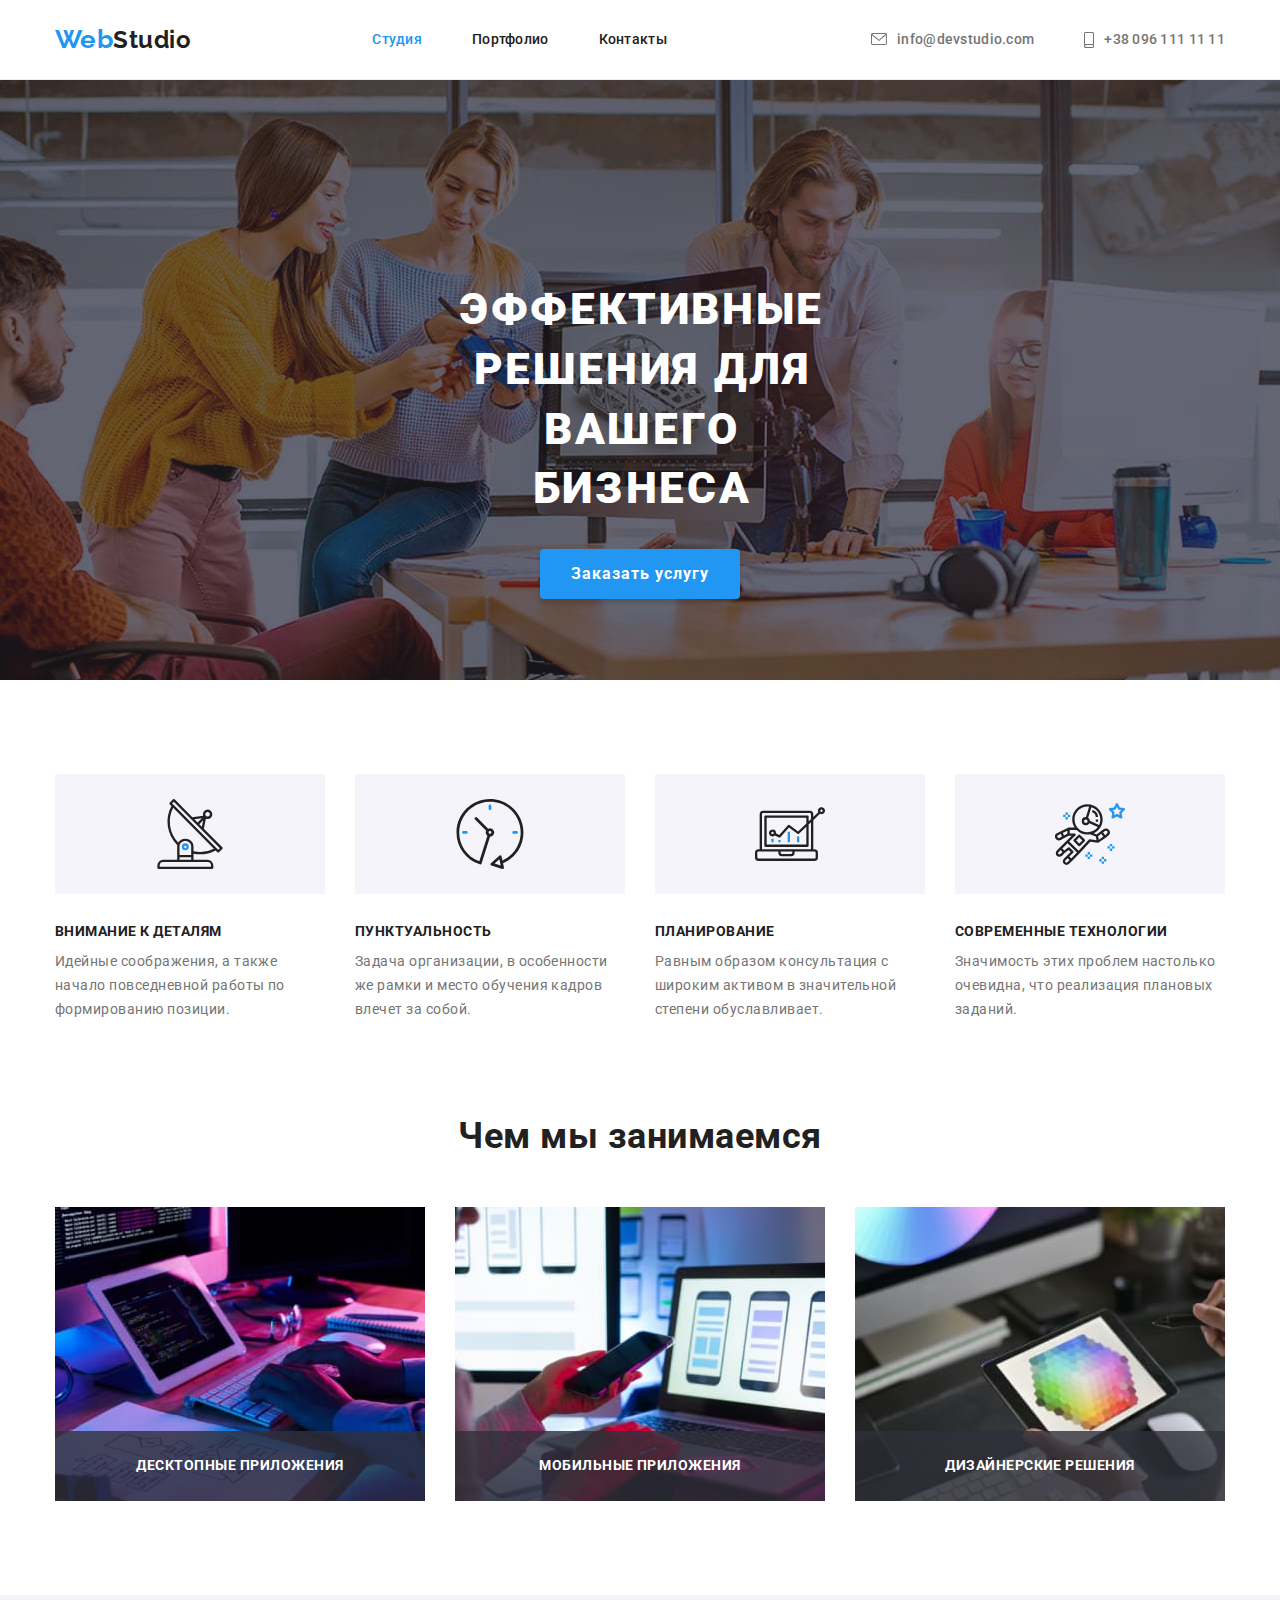
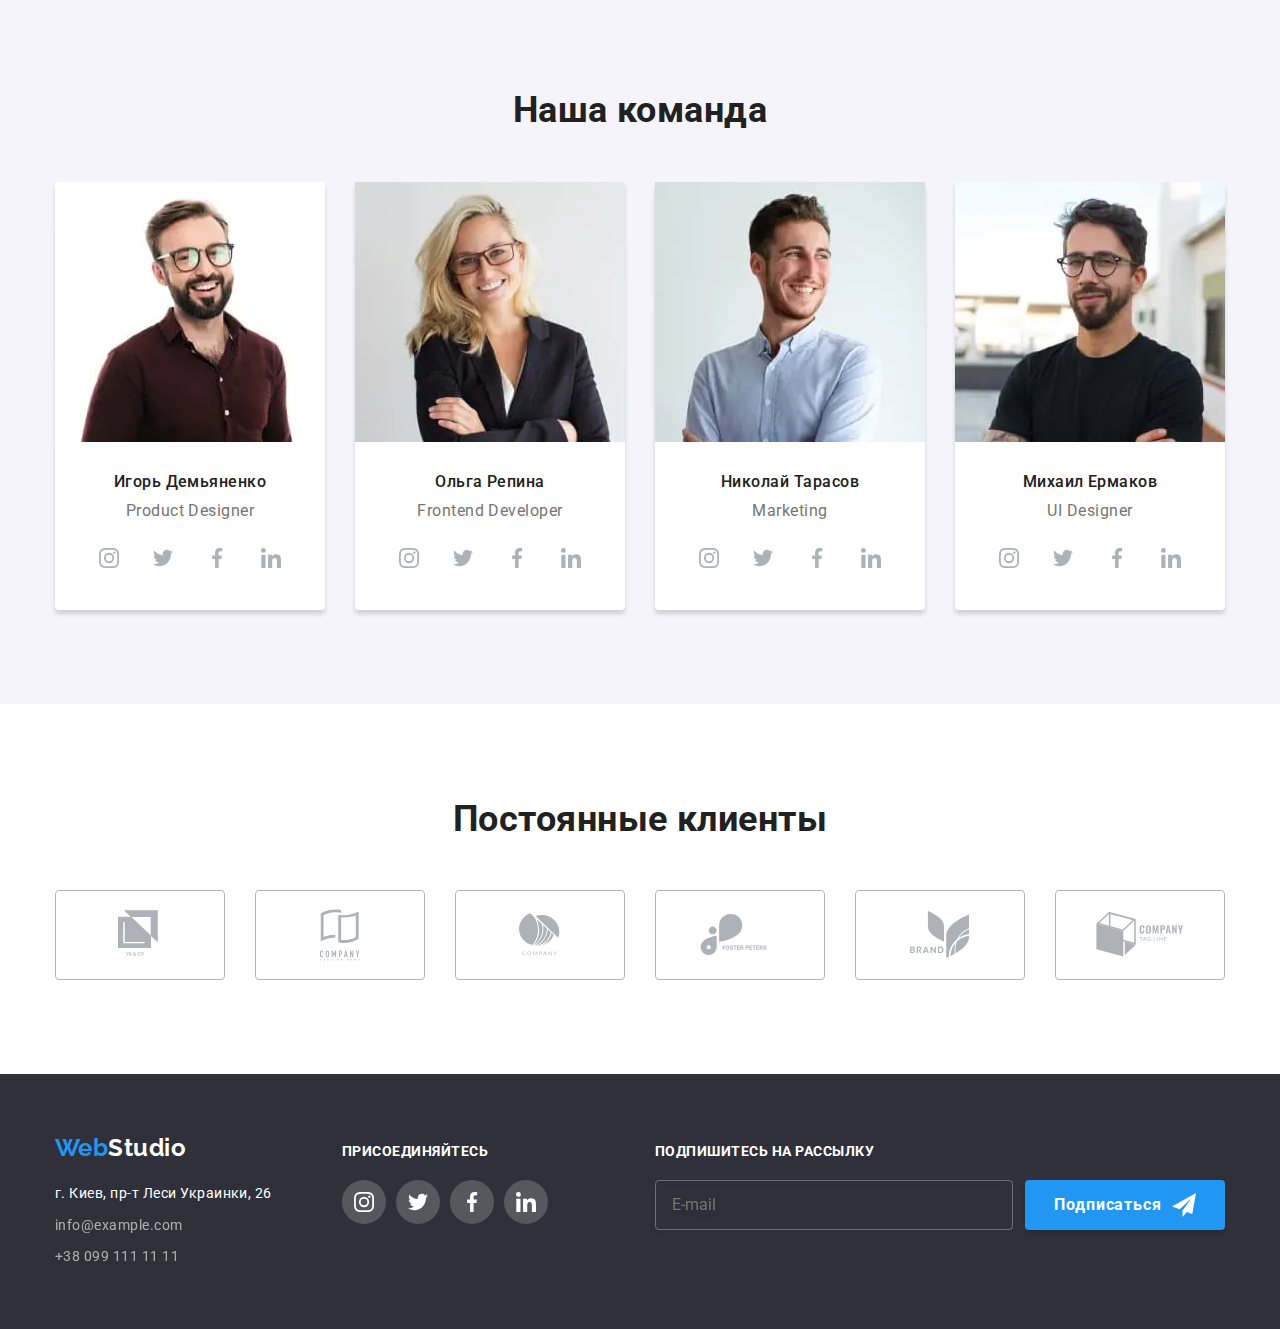
==== commit f892e917: "photos" ====
--- a/index.html
+++ b/index.html
@@ -192,7 +192,7 @@
         <section class="ourjob">
             <div class="container">
                 <h2 class="section-title">Чем мы занимаемся</h2>
-                <ul class="ourjob-list">
+                <ul class="list">
                     <li class="ourjob-list__item">
                         <img src="./images/img1.jpg" alt="картинка 1" width="370" height="294">
                         <div class="ourjob-list__action">
@@ -228,8 +228,8 @@
                             <source srcset="./images/team/p-demyanenko.webp 1x, ./images/team/p-demyanenko@2x.webp 2x" media="(min-width: 768px)" type="image/webp">
                             <source srcset="./images/team/p-demyanenko.jpg 1x, ./images/team/p-demyanenko@2x.jpg 2x" media="(min-width: 768px)">
 
-                            <source srcset="./images/team/m-demyanenko.webp 1x, ./images/team/m-demyanenko@2x.webp 2x" media="(min-width: 480px)" type="image/webp">
-                            <source srcset="./images/team/m-demyanenko.jpg 1x, ./images/team/m-demyanenko@2x.jpg 2x" media="(min-width: 480px)">
+                            <source srcset="./images/team/m-demyanenko.webp 1x, ./images/team/m-demyanenko@2x.webp 2x" media="(max-width: 767px)" type="image/webp">
+                            <source srcset="./images/team/m-demyanenko.jpg 1x, ./images/team/m-demyanenko@2x.jpg 2x" media="(max-width: 767px)">
 
                             <img class="member-card__photo" src="./images/team/m-demyanenko.jpg" alt=" Фото Игорь Демьяненко">
                         </picture>
@@ -283,9 +283,9 @@
                                 type="image/webp">
                             <source srcset="./images/team/p-repina.jpg 1x, ./images/team/p-repina@2x.jpg 2x" media="(min-width: 768px)">
                         
-                            <source srcset="./images/team/m-repina.webp 1x, ./images/team/m-repina@2x.webp 2x" media="(min-width: 480px)"
-                                type="image/webp">
-                            <source srcset="./images/team/m-repina.jpg 1x, ./images/team/m-repina@2x.jpg 2x" media="(min-width: 480px)">
+                            <source srcset="./images/team/m-repina.webp 1x, ./images/team/m-repina@2x.webp 2x" media="(max-width: 767px)"
+                                type="image/webp">
+                            <source srcset="./images/team/m-repina.jpg 1x, ./images/team/m-repina@2x.jpg 2x" media="(max-width: 767px)">
                             
                             <img class="member-card__photo" src="./images/team/m-repina.jpg" alt=" Фото Ольга Репина">
                         </picture>
@@ -338,9 +338,9 @@
                                 type="image/webp">
                             <source srcset="./images/team/p-tarasov.jpg 1x, ./images/team/p-tarasov@2x.jpg 2x" media="(min-width: 768px)">
                         
-                            <source srcset="./images/team/m-tarasov.webp 1x, ./images/team/m-tarasov@2x.webp 2x" media="(min-width: 480px)"
-                                type="image/webp">
-                            <source srcset="./images/team/m-tarasov.jpg 1x, ./images/team/m-tarasov@2x.jpg 2x" media="(min-width: 480px)">
+                            <source srcset="./images/team/m-tarasov.webp 1x, ./images/team/m-tarasov@2x.webp 2x" media="(max-width: 767px)"
+                                type="image/webp">
+                            <source srcset="./images/team/m-tarasov.jpg 1x, ./images/team/m-tarasov@2x.jpg 2x" media="(max-width: 767px)">
                         
                             <img class="member-card__photo" src="./images/team/m-tarasov.jpg" alt="Фото Николай Тарасов">
                         </picture>
@@ -393,9 +393,9 @@
                                 type="image/webp">
                             <source srcset="./images/team/p-ermakov.jpg 1x, ./images/team/p-ermakov@2x.jpg 2x" media="(min-width: 768px)">
                         
-                            <source srcset="./images/team/m-ermakov.webp 1x, ./images/team/m-ermakov@2x.webp 2x" media="(min-width: 480px)"
-                                type="image/webp">
-                            <source srcset="./images/team/m-ermakov.jpg 1x, ./images/team/m-ermakov@2x.jpg 2x" media="(min-width: 480px)">
+                            <source srcset="./images/team/m-ermakov.webp 1x, ./images/team/m-ermakov@2x.webp 2x" media="(max-width: 767px)"
+                                type="image/webp">
+                            <source srcset="./images/team/m-ermakov.jpg 1x, ./images/team/m-ermakov@2x.jpg 2x" media="(max-width: 767px)">
                         
                             <img class="member-card__photo" src="./images/team/m-ermakov.jpg" alt="Фото Михаил Ермаков">
                         </picture>
--- a/css/main.min.css
+++ b/css/main.min.css
@@ -1,2 +1,2 @@
-:root{--accent-color: #2196f3;--h-color: #212121;--text-color: #757575;--white-color: #ffffff;--font-family: Roboto, sans-serif;--time: 250ms;--delay: cubic-bezier(0.4, 0, 0.2, 1)}.visually-hidden{position:absolute !important;clip:rect(1px 1px 1px 1px);clip:rect(1px, 1px, 1px, 1px);padding:0 !important;border:0 !important;height:1px !important;width:1px !important;overflow:hidden}.main-button,.social__link,.close,.nav-links__link,.nav-links__link::after,.header-address__icon,.burger-button__icon,.mobile-menu,.backdrop,.modal,.form__input,.form__icon,.checkbox__icon,.clients-list__link,.sort-button,.projects__link,.jump__text,.footer-address__item--contact-link{transition:all var(--time) var(--delay)}html{box-sizing:border-box}*,*::after,*::before{box-sizing:inherit}body{font-family:var(--font-family);letter-spacing:0.03em;font-style:normal;margin:0}ul{margin:0;padding:0;list-style:none}a{text-decoration:none}h1,h2,h3,h4,h5,h6,p{margin:0}img{display:block;max-width:100%;height:auto}.container{width:100%;padding:0 15px}.header .container{display:flex;justify-content:space-between;align-items:center}.container.oneline{display:flex}@media screen and (max-width: 767px){.container.oneline .header-address{display:none}}.container.general{display:flex;flex-direction:column;align-items:center;justify-content:center}@media screen and (min-width: 1200px){.container.general{display:flex;flex-direction:row;align-items:baseline;justify-content:center}}@media screen and (min-width: 480px){.container{width:480px;margin:0 auto}}@media screen and (min-width: 768px){.container{width:760px}}@media screen and (min-width: 1200px){.container{width:1200px}}.main-button{display:block;padding:8px 0;width:200px;margin:0 auto;font-weight:700;font-size:16px;line-height:1.875;letter-spacing:0.06em;color:var(--white-color);background:var(--accent-color);box-shadow:0px 4px 4px rgba(0,0,0,0.15);border-radius:4px;border-color:transparent;cursor:pointer}.main-button:hover,.main-button:focus{background-color:#188ce8;filter:drop-shadow(0px 4px 4px rgba(0,0,0,0.15))}.main-button.subscribe__btn{display:flex;flex-direction:row;align-items:center;justify-content:center}@media screen and (min-width: 1200px){.main-button.subscribe__btn{margin-left:12px}}.main-button.subscribe__btn .subscribe__icon{content:"";display:block;margin-left:10px;height:24px;width:24px;background-position:center;background-size:contain;background-repeat:no-repeat;fill:currentColor}.logo{display:inline-block;font-family:Raleway, sans-serif;font-weight:700;font-size:24px;line-height:1.17;color:var(--accent-color)}.logo--header{padding-top:16px;padding-bottom:16px}@media screen and (min-width: 768px){.logo--header{padding-top:24px;padding-bottom:25px}}@media screen and (min-width: 1200px){.logo--header{margin-right:93px;font-weight:700;font-size:26px;line-height:1.19}}.logo--footer{margin-bottom:20px}.logo--above{color:var(--h-color)}.logo--below{color:var(--white-color)}.section-title{display:flex;font-weight:700;font-size:28px;line-height:1.178;color:var(--h-color);margin-bottom:30px;justify-content:center}@media screen and (min-width: 1200px){.section-title{font-weight:700;font-size:36px;line-height:1.17;margin-bottom:50px}}.social{display:flex;flex-direction:row;align-items:center;justify-content:center;list-style:none}.social__item{display:block;width:44px;height:44px;margin-right:10px;border-radius:50%}.social__item:last-child{margin-right:0}.social__item--footer{background-color:rgba(255,255,255,0.1)}.social__link{width:inherit;height:inherit;border-radius:inherit;display:flex;flex-direction:row;align-items:center;justify-content:center;fill:#afb1b8;background-color:inherit}.social__link:hover,.social__link:focus{background-color:var(--accent-color);fill:var(--white-color)}.social__icon{height:20px;width:20px;background-position:center;background-size:contain;background-repeat:no-repeat}.social__icon--footer{fill:var(--white-color)}.close{position:absolute;background:var(--white-color);cursor:pointer;fill:currentColor}.modal .close{width:30px;height:30px;top:8px;right:8px;border:1px solid rgba(0,0,0,0.1);border-radius:50%}.mobile-menu .close{top:10px;right:15px;width:40px;height:40px;border:none}.close:focus,.close:hover{fill:var(--accent-color)}.close__sign{content:""}.close__sign--modal{height:11px;width:11px}.close__sign--mobile{height:19px;width:19px}.section{padding:60px 0;justify-content:center}@media screen and (min-width: 1200px){.section{padding:94px 0}}.section.team{background:#f5f4fa}.section.usp{justify-content:flex-start}.list{display:flex;flex-wrap:wrap;margin-right:-15px;margin-left:-15px}.header{display:flex;align-items:center;border-bottom:1px solid #ececec;height:80px}.navigation{display:flex}@media screen and (max-width: 767px){.navigation .nav-links{display:none}}.nav-links{display:flex;flex-direction:column;margin-bottom:auto}@media screen and (min-width: 768px){.nav-links{flex-direction:row;align-items:center;margin-bottom:0;margin-left:88px}}@media screen and (min-width: 1200px){.nav-links{margin-right:auto}}.nav-links__item{display:block;margin-bottom:32px;position:relative}.nav-links__item:last-child{margin-bottom:0}@media screen and (min-width: 768px){.nav-links__item{font-weight:500;font-size:40px;line-height:1.175;padding:0;margin-right:50px;margin-bottom:0}.nav-links__item:last-child{margin-right:0}}.nav-links__link{display:inline-block;font-weight:500;font-size:40px;line-height:1.175;padding:0;letter-spacing:0.02em;color:var(--h-color)}.nav-links__link:hover,.nav-links__link:focus{color:var(--accent-color)}.nav-links__link--current{color:var(--accent-color)}@media screen and (min-width: 768px){.nav-links__link{padding:32px 0;font-weight:500;font-size:14px;line-height:1.14}}.nav-links__link::after{content:"";display:block;height:4px;width:100%;background:var(--accent-color);border-radius:2px;position:absolute;left:0;bottom:0;visibility:hidden}@media screen and (max-width: 767px){.nav-links__link::after{display:none}}.nav-links__link:hover::after,.nav-links__link:focus::after{visibility:visible}.header-address{display:flex;flex-direction:column}.online .header-address{margin-left:auto;flex-direction:row}@media screen and (min-width: 768px){.header-address{margin:21px 0}}@media screen and (min-width: 1200px){.header-address{flex-direction:row}}.header-address__item{display:block;margin-bottom:32px}.header-address__item:last-child{margin-bottom:64px}@media screen and (min-width: 768px){.header-address__item{margin-bottom:10px;color:var(--text-color)}.header-address__item:last-child{margin-bottom:0}}@media screen and (min-width: 1200px){.header-address__item{margin-right:50px;margin-bottom:0;color:var(--text-color)}.header-address__item:last-child{margin-right:0}}.header-address__link{font-weight:500;font-size:34px;line-height:1.176;letter-spacing:0.02em;color:var(--accent-color)}.header-address__link--phone{font-weight:500;font-size:24px;line-height:1.166;color:var(--text-color)}@media screen and (min-width: 768px){.header-address__link{font-weight:500;font-size:12px;line-height:1.166;color:var(--text-color);display:flex;align-items:center;transition:all var(--time) var(--delay)}.header-address__link:hover,.header-address__link:focus{color:var(--accent-color)}}@media screen and (min-width: 1200px){.header-address__link{padding:32px 0;font-weight:500;font-size:14px;line-height:1.14}}.header-address__icon{display:inline-block;margin-right:10px;fill:currentColor}.header-address__icon--envelope{width:14px;height:10px}@media screen and (min-width: 1200px){.header-address__icon--envelope{width:16px;height:12px}}.header-address__icon--smartphone{width:10px;height:14px}@media screen and (min-width: 1200px){.header-address__icon--smartphone{width:10px;height:16px}}.header-address__icon:hover,.header-address__icon:focus{color:var(--accent-color)}@media screen and (max-width: 767px){.header-address__icon{display:none}}.burger-button{background:var(--white-color);border:none;padding:0}.burger-button__icon{content:"";width:40px;height:40px;fill:currentColor;cursor:pointer}.burger-button__icon:hover,.burger-button__icon:focus{fill:var(--accent-color)}@media screen and (min-width: 767px){.burger-button__icon{display:none}}.mobile-menu{display:flex;flex-direction:column;position:absolute;z-index:999;width:100%;max-width:480px;height:100vh;top:0;left:50%;padding:48px 40px;background-color:var(--white-color);transform:translateX(-50%) translateY(-100%)}@media screen and (min-width: 767px){.mobile-menu{display:none}}.mobile-menu.is-open{transform:translateX(-50%) translateY(0%)}.mobile-socials{display:flex}.mobile-socials__item{display:block;padding:0 10px;border-right:1px solid var(--text-color)}.mobile-socials__item:last-child{padding-right:0;border:none}.mobile-socials__item:first-child{padding-left:0}.mobile-socials__link{font-weight:500;font-size:18px;line-height:1.22;letter-spacing:0.02em;color:var(--accent-color)}.hero{height:400px;margin:0 auto;padding:118px 0px;background-color:#2f303a;background-image:linear-gradient(rgba(47,48,58,0.4), rgba(47,48,58,0.4)),url(../images/m-bcgimg.jpg);background-position:center;background-size:cover;background-repeat:no-repeat}@media screen and (min-device-pixel-ratio: 2), screen and (min-resolution: 192dpi), screen and (min-resolution: 2dppx){.hero{background-image:linear-gradient(rgba(47,48,58,0.4), rgba(47,48,58,0.4)),url(../images/m-bcgimg@2x.jpg)}}@media screen and (min-width: 481px){.hero{background-image:linear-gradient(rgba(47,48,58,0.4), rgba(47,48,58,0.4)),url(../images/p-bcgimg.jpg)}}@media screen and (min-device-pixel-ratio: 2) and (min-width: 481px), screen and (min-resolution: 192dpi) and (min-width: 481px), screen and (min-resolution: 2dppx) and (min-width: 481px){.hero{background-image:linear-gradient(rgba(47,48,58,0.4), rgba(47,48,58,0.4)),url(../images/p-bcgimg@2x.jpg)}}@media screen and (min-width: 769px){.hero{height:600px;padding:200px 0px;background-image:linear-gradient(rgba(47,48,58,0.4), rgba(47,48,58,0.4)),url(../images/d-bcgimg.jpg)}}@media screen and (min-device-pixel-ratio: 2) and (min-width: 769px), screen and (min-resolution: 192dpi) and (min-width: 769px), screen and (min-resolution: 2dppx) and (min-width: 769px){.hero{background-image:linear-gradient(rgba(47,48,58,0.4), rgba(47,48,58,0.4)),url(../images/d-bcgimg@2x.jpg)}}.hero__title{display:flex;text-align:center;margin:0 auto 30px;width:360px;font-weight:900;font-size:26px;line-height:1.6;letter-spacing:0.06em;text-transform:uppercase;color:var(--white-color)}@media screen and (min-width: 1200px){.hero__title{width:696px;margin:0 auto 30px;font-weight:900;font-size:44px;line-height:1.36}}.backdrop{position:fixed;top:0;left:0;width:100%;height:100%;background:rgba(0,0,0,0.2);opacity:1;visibility:visible}.backdrop.is-hidden{opacity:0;pointer-events:none;visibility:hidden}.backdrop.is-hidden .modal{opacity:0}.modal{position:absolute;top:50%;left:50%;transform:translate(-50%, -50%);height:609px;width:450px;background:var(--white-color);box-shadow:0px 1px 3px rgba(0,0,0,0.12),0px 1px 1px rgba(0,0,0,0.14),0px 2px 1px rgba(0,0,0,0.2);border-radius:4px;opacity:1;padding:40px}@media screen and (min-width: 1200px){.modal{height:581px;width:528px}}.form{display:flex;flex-direction:column}.form__title{display:flex;flex-direction:row;align-items:center;justify-content:center;margin-bottom:12px;font-weight:700;font-size:20px;line-height:1.5;color:var(--h-color)}@media screen and (min-width: 1200px){.form__title{font-weight:700;font-size:20px;line-height:1.15}}.form__label{position:relative;display:inline-block;margin-bottom:10px;font-weight:400;font-size:12px;line-height:1.17;letter-spacing:0.01em;color:var(--text-color)}.form__input{display:inline-block;padding:0 12px 0 42px;margin-top:4px;height:40px;width:100%;border:1px solid rgba(33,33,33,0.2);border-radius:4px;font-weight:400;font-size:12px;line-height:1.17;letter-spacing:0.01em;color:var(--h-color)}.form__input::placeholder{color:rgba(117,117,117,0.5)}.form__input:focus,.form__input:hover{border-color:var(--accent-color);outline:none}.form__input--comment{height:120px;padding:12px 16px}textarea{resize:none}.form__icon{position:absolute;display:inline-block;content:"";width:18px;height:18px;top:50%;left:12px;fill:currentColor}.form__input:focus+.form__icon,.form__input:hover+.form__icon{fill:var(--accent-color)}.form__field{display:flex;flex-direction:row;align-items:center;justify-content:center;margin-top:10px;margin-bottom:30px;font-weight:400;font-size:12px;line-height:1.166;color:var(--text-color)}@media screen and (min-width: 1200px){.form__field{font-weight:400;font-size:14px;line-height:1.7}}.checkbox__link{color:var(--accent-color);text-decoration:underline}.checkbox__icon{display:inline-block;margin-right:8px;border:2px solid #000000;border-radius:2px;box-shadow:0px 4px 4px rgba(0,0,0,0.25);cursor:pointer;fill:var(--white-color)}.checkbox:hover+.checkbox__icon,.checkbox:focus+.checkbox__icon{border-color:var(--accent-color)}.checkbox:checked+.checkbox__icon{border-color:var(--accent-color);background-color:var(--accent-color);box-shadow:none}.usp-list__item{margin:0 15px 30px 15px;width:inherit}.usp-list__item:last-child{margin-bottom:0}.usp-list__item::before{content:"";display:block;height:120px;margin-bottom:30px;background-color:#f5f4fa;background-repeat:no-repeat;background-position:center}.usp-list__item--antenna::before{background-image:url("../images/icons/antenna.svg")}.usp-list__item--clock::before{background-image:url("../images/icons/clock.svg")}.usp-list__item--diagram::before{background-image:url("../images/icons/diagram.svg")}.usp-list__item--astronaut::before{background-image:url("../images/icons/astronaut.svg")}@media screen and (min-width: 768px){.usp-list__item{width:calc((100% - 60px) / 2)}.usp-list__item:nth-last-child(-n+2){margin-bottom:0}}@media screen and (min-width: 1200px){.usp-list__item{width:calc((100% - 120px) / 4);margin-bottom:0}}.usp-list__title{display:flex;justify-content:center;margin-bottom:10px;font-weight:700;font-size:14px;line-height:1.14;text-transform:uppercase;color:var(--h-color)}@media screen and (min-width: 768px){.usp-list__title{justify-content:flex-start}}.usp-list__description{display:flex;font-weight:400;font-size:14px;line-height:1.7;color:var(--text-color)}.ourjob{display:flex;text-align:center;padding-bottom:94px}@media screen and (max-width: 1159px){.ourjob{display:none}}.ourjob-list{display:flex;list-style:none}.ourjob-list__item{display:inline-block;margin-right:30px}.ourjob-list__item:last-child{margin-right:0px}.ourjob-list__action{position:relative}.ourjob-list__text{position:absolute;display:flex;flex-direction:row;align-items:center;justify-content:center;left:0;bottom:0;height:70px;width:100%;font-weight:700;font-size:14px;line-height:1.14;text-transform:uppercase;color:var(--white-color);background:rgba(47,48,58,0.8)}.member-card{margin:0 15px 30px 15px;width:450px;box-shadow:0px 4px 4px rgba(0,0,0,0.15);border-radius:4px;border-color:transparent;background-color:var(--white-color)}.member-card:last-child{margin-bottom:0px}@media screen and (min-width: 768px){.member-card{width:calc((100% - 60px) / 2)}.member-card:nth-last-child(-n+2){margin-bottom:0}}@media screen and (min-width: 1200px){.member-card{width:calc((100% - 120px) / 4);margin-bottom:0}}.member-card__text{display:flex;flex-direction:column;align-items:center;justify-content:center;padding:30px}.member-card__name{display:block;margin-bottom:10px;font-weight:500;font-size:16px;line-height:1.19;color:var(--h-color)}.member-card__job{display:block;margin-bottom:16px;font-weight:400;font-size:16px;line-height:1.19;color:var(--text-color)}.clients-list__item{margin:0 15px 30px 15px;height:90px}@media screen and (max-width: 767px){.clients-list__item{width:calc((100% - 60px) / 2)}.clients-list__item:nth-child(n+5){margin-bottom:0}}@media screen and (min-width: 768px){.clients-list__item{width:calc((100% - 90px) / 3)}.clients-list__item:nth-child(n+4){margin-bottom:0}}@media screen and (min-width: 1200px){.clients-list__item{width:calc((100% - 180px) / 6);margin-bottom:0}}.clients-list__link{height:inherit;display:flex;flex-direction:row;align-items:center;justify-content:center;border:1px solid;border-radius:4px;border-color:#afb1b8;fill:#afb1b8}.clients-list__link:hover,.clients-list__link:focus{border-color:var(--accent-color);fill:var(--accent-color)}.clients-list__logo{background-position:center;background-size:contain;background-repeat:no-repeat}.buttons-list{margin-bottom:40px;display:flex;flex-wrap:wrap}@media screen and (min-width: 768px){.buttons-list{justify-content:center;margin-bottom:30px}}@media screen and (min-width: 1200px){.buttons-list{margin-bottom:50px}}.buttons-list__item{margin-right:8px;margin-bottom:15px}.buttons-list__item:last-child{margin-right:0}.buttons-list__item:nth-last-child(-n+2){margin-bottom:0}@media screen and (min-width: 768px){.buttons-list__item{margin-bottom:0}}.sort-button{display:inline-block;padding:6px 22px;font-weight:500;font-size:16px;line-height:1.62;color:var(--h-color);background-color:#f5f4fa;border-radius:4px;border-color:transparent;box-shadow:none;cursor:pointer}.sort-button:hover,.sort-button:focus{color:var(--white-color);background-color:var(--accent-color);box-shadow:0px 3px 1px rgba(0,0,0,0.1),0px 1px 2px rgba(0,0,0,0.08),0px 2px 2px #0000001f}.projects__item{width:450px;margin:0 15px 30px 15px}.projects__item:last-child{margin-bottom:0}@media screen and (min-width: 768px){.projects__item{width:calc((100% - 60px) / 2)}.projects__item:nth-last-child(-n+2){margin-bottom:0}}@media screen and (min-width: 1200px){.projects__item{width:calc((100% - 90px) / 3);margin-bottom:30px}.projects__item:nth-last-child(-n+3){margin-bottom:0}}.projects__link{display:block;box-shadow:none}.projects__link:hover,.projects__link:focus{box-shadow:0px 1px 1px rgba(0,0,0,0.12),0px 4px 4px rgba(0,0,0,0.06),1px 4px 6px rgba(0,0,0,0.16)}.projects__text{border:1px solid #eeeeee;border-top:0;padding:20px 24px}.projects__title{display:block;margin-bottom:4px;font-weight:700;font-size:18px;line-height:2;letter-spacing:0.06em;color:var(--h-color)}.projects__type{font-weight:400;font-size:16px;line-height:1.875;color:var(--text-color)}.jump{position:relative;overflow:hidden}.jump__text{position:absolute;top:0;left:0;width:100%;height:100%;padding:63px 24px;font-weight:400;font-size:18px;line-height:1.55;color:var(--white-color);background:var(--accent-color);opacity:0.9;transform:translateY(101%)}.projects__link:hover .jump__text,.projects__link:focus .jump__text{transform:translateY(0)}address{font-style:normal}.footer{background:#2f303a;padding-top:60px;padding-bottom:60px}.footer-one{display:flex;flex-direction:column;align-items:center;justify-content:center;margin-bottom:60px}@media screen and (min-width: 768px){.footer-one{margin-right:165px}}@media screen and (min-width: 1200px){.footer-one{display:flex;flex-direction:column;align-items:flex-start;justify-content:center;margin-right:70px;margin-bottom:0}}.footer-address{display:flex;flex-direction:column;align-items:center;justify-content:center}@media screen and (min-width: 1200px){.footer-address{display:flex;flex-direction:column;align-items:flex-start;justify-content:center}}.footer-address__item{display:inline-block;font-weight:400;font-size:14px;line-height:1.7;color:var(--white-color)}.footer-address__item--contact-link{margin-top:8px;opacity:0.6}.footer-address__item--contact-link:hover,.footer-address__item--contact-link:focus{color:var(--accent-color)}.footer-one-and-two{display:flex;flex-direction:column;align-items:center;justify-content:center}@media screen and (min-width: 768px){.footer-one-and-two{display:flex;flex-direction:row;align-items:baseline;justify-content:center}}.footer-two{display:block;margin-bottom:60px}@media screen and (min-width: 1200px){.footer-two{margin-bottom:0}}.footer-title{display:flex;justify-content:center;margin-bottom:20px;font-weight:700;font-size:14px;line-height:1.14;text-transform:uppercase;color:var(--white-color)}@media screen and (min-width: 1200px){.footer-title{justify-content:flex-start}}@media screen and (min-width: 1200px){.footer-three{margin-left:auto}}.subscribe{display:flex;flex-direction:column;align-items:center;justify-content:center}@media screen and (min-width: 1200px){.subscribe{display:flex;flex-direction:column;align-items:flex-start;justify-content:center}}.subscribe__container{display:flex;flex-direction:column;align-items:center;justify-content:center}@media screen and (min-width: 1200px){.subscribe__container{flex-direction:row}}.subscribe__input{width:450px;height:50px;font-weight:400;font-size:16px;line-height:1.25;color:rgba(255,255,255,0.6);background-color:inherit;border:1px solid rgba(255,255,255,0.3);filter:drop-shadow(0px 4px 4px rgba(0,0,0,0.15));border-radius:4px;padding:15px 16px;margin-bottom:20px}.subscribe__input:focus,.subscribe__input:hover{border-color:var(--accent-color);outline:none}@media screen and (min-width: 1200px){.subscribe__input{margin-bottom:0;width:358px}}
+:root{--accent-color: #2196f3;--h-color: #212121;--text-color: #757575;--white-color: #ffffff;--font-family: Roboto, sans-serif;--time: 250ms;--delay: cubic-bezier(0.4, 0, 0.2, 1)}.visually-hidden{position:absolute !important;clip:rect(1px 1px 1px 1px);clip:rect(1px, 1px, 1px, 1px);padding:0 !important;border:0 !important;height:1px !important;width:1px !important;overflow:hidden}.main-button,.social__link,.close,.nav-links__link,.nav-links__link::after,.header-address__icon,.burger-button__icon,.mobile-menu,.backdrop,.modal,.form__input,.form__icon,.checkbox__icon,.clients-list__link,.sort-button,.projects__link,.jump__text,.footer-address__item--contact-link{transition:all var(--time) var(--delay)}html{box-sizing:border-box}*,*::after,*::before{box-sizing:inherit}body{font-family:var(--font-family);letter-spacing:0.03em;font-style:normal;margin:0}ul{margin:0;padding:0;list-style:none}a{text-decoration:none}h1,h2,h3,h4,h5,h6,p{margin:0}img{display:block;width:100%;height:auto}.container{width:100%;padding:0 15px}.header .container{display:flex;justify-content:space-between;align-items:center}.container.oneline{display:flex}@media screen and (max-width: 767px){.container.oneline .header-address{display:none}}.container.general{display:flex;flex-direction:column;align-items:center;justify-content:center}@media screen and (min-width: 1200px){.container.general{display:flex;flex-direction:row;align-items:baseline;justify-content:center}}@media screen and (min-width: 480px){.container{width:480px;margin:0 auto}}@media screen and (min-width: 768px){.container{width:760px}}@media screen and (min-width: 1200px){.container{width:1200px}}.main-button{display:block;padding:8px 0;width:200px;margin:0 auto;font-weight:700;font-size:16px;line-height:1.875;letter-spacing:0.06em;color:var(--white-color);background:var(--accent-color);box-shadow:0px 4px 4px rgba(0,0,0,0.15);border-radius:4px;border-color:transparent;cursor:pointer}.main-button:hover,.main-button:focus{background-color:#188ce8;filter:drop-shadow(0px 4px 4px rgba(0,0,0,0.15))}.main-button.subscribe__btn{display:flex;flex-direction:row;align-items:center;justify-content:center}@media screen and (min-width: 1200px){.main-button.subscribe__btn{margin-left:12px}}.main-button.subscribe__btn .subscribe__icon{content:"";display:block;margin-left:10px;height:24px;width:24px;background-position:center;background-size:contain;background-repeat:no-repeat;fill:currentColor}.logo{display:inline-block;font-family:Raleway, sans-serif;font-weight:700;font-size:24px;line-height:1.17;color:var(--accent-color)}.logo--header{padding-top:16px;padding-bottom:16px}@media screen and (min-width: 768px){.logo--header{padding-top:24px;padding-bottom:25px}}@media screen and (min-width: 1200px){.logo--header{margin-right:93px;font-weight:700;font-size:26px;line-height:1.19}}.logo--footer{margin-bottom:20px}.logo--above{color:var(--h-color)}.logo--below{color:var(--white-color)}.section-title{display:flex;font-weight:700;font-size:28px;line-height:1.178;color:var(--h-color);margin-bottom:30px;justify-content:center}@media screen and (min-width: 1200px){.section-title{font-weight:700;font-size:36px;line-height:1.17;margin-bottom:50px}}.social{display:flex;flex-direction:row;align-items:center;justify-content:center;list-style:none}.social__item{display:block;width:44px;height:44px;margin-right:10px;border-radius:50%}.social__item:last-child{margin-right:0}.social__item--footer{background-color:rgba(255,255,255,0.1)}.social__link{width:inherit;height:inherit;border-radius:inherit;display:flex;flex-direction:row;align-items:center;justify-content:center;fill:#afb1b8;background-color:inherit}.social__link:hover,.social__link:focus{background-color:var(--accent-color);fill:var(--white-color)}.social__icon{height:20px;width:20px;background-position:center;background-size:contain;background-repeat:no-repeat}.social__icon--footer{fill:var(--white-color)}.close{position:absolute;background:var(--white-color);cursor:pointer;fill:currentColor}.modal .close{width:30px;height:30px;top:8px;right:8px;border:1px solid rgba(0,0,0,0.1);border-radius:50%}.mobile-menu .close{top:10px;right:15px;width:40px;height:40px;border:none}.close:focus,.close:hover{fill:var(--accent-color)}.close__sign{content:""}.close__sign--modal{height:11px;width:11px}.close__sign--mobile{height:19px;width:19px}.section{padding:60px 0;justify-content:center}@media screen and (min-width: 1200px){.section{padding:94px 0}}.section.team{background:#f5f4fa}.section.usp{justify-content:flex-start}.list{display:flex;flex-wrap:wrap;margin-right:-15px;margin-left:-15px;margin-bottom:-30px}.header{display:flex;align-items:center;border-bottom:1px solid #ececec;height:80px}.navigation{display:flex}@media screen and (max-width: 767px){.navigation .nav-links{display:none}}.nav-links{display:flex;flex-direction:column;margin-bottom:auto}@media screen and (min-width: 768px){.nav-links{flex-direction:row;align-items:center;margin-bottom:0;margin-left:88px}}@media screen and (min-width: 1200px){.nav-links{margin-right:auto}}.nav-links__item{display:block;margin-bottom:32px;position:relative}.nav-links__item:last-child{margin-bottom:0}@media screen and (min-width: 768px){.nav-links__item{font-weight:500;font-size:40px;line-height:1.175;padding:0;margin-right:50px;margin-bottom:0}.nav-links__item:last-child{margin-right:0}}.nav-links__link{display:inline-block;font-weight:500;font-size:40px;line-height:1.175;padding:0;letter-spacing:0.02em;color:var(--h-color)}.nav-links__link:hover,.nav-links__link:focus{color:var(--accent-color)}.nav-links__link--current{color:var(--accent-color)}@media screen and (min-width: 768px){.nav-links__link{padding:32px 0;font-weight:500;font-size:14px;line-height:1.14}}.nav-links__link::after{content:"";display:block;height:4px;width:100%;background:var(--accent-color);border-radius:2px;position:absolute;left:0;bottom:0;visibility:hidden}@media screen and (max-width: 767px){.nav-links__link::after{display:none}}.nav-links__link:hover::after,.nav-links__link:focus::after{visibility:visible}.header-address{display:flex;flex-direction:column}.online .header-address{margin-left:auto;flex-direction:row}@media screen and (min-width: 768px){.header-address{margin:21px 0}}@media screen and (min-width: 1200px){.header-address{flex-direction:row}}.header-address__item{display:block;margin-bottom:32px}.header-address__item:last-child{margin-bottom:64px}@media screen and (min-width: 768px){.header-address__item{margin-bottom:10px;color:var(--text-color)}.header-address__item:last-child{margin-bottom:0}}@media screen and (min-width: 1200px){.header-address__item{margin-right:50px;margin-bottom:0;color:var(--text-color)}.header-address__item:last-child{margin-right:0}}.header-address__link{font-weight:500;font-size:24px;line-height:1.166;letter-spacing:0.02em;color:var(--accent-color)}.header-address__link--phone{font-weight:500;font-size:24px;line-height:1.166;color:var(--text-color)}@media screen and (min-width: 480px){.header-address__link{font-weight:500;font-size:34px;line-height:1.17}}@media screen and (min-width: 768px){.header-address__link{font-weight:500;font-size:12px;line-height:1.166;color:var(--text-color);display:flex;align-items:center;transition:all var(--time) var(--delay)}.header-address__link:hover,.header-address__link:focus{color:var(--accent-color)}}@media screen and (min-width: 1200px){.header-address__link{padding:32px 0;font-weight:500;font-size:14px;line-height:1.14}}.header-address__icon{display:inline-block;margin-right:10px;fill:currentColor}.header-address__icon--envelope{width:14px;height:10px}@media screen and (min-width: 1200px){.header-address__icon--envelope{width:16px;height:12px}}.header-address__icon--smartphone{width:10px;height:14px}@media screen and (min-width: 1200px){.header-address__icon--smartphone{width:10px;height:16px}}.header-address__icon:hover,.header-address__icon:focus{color:var(--accent-color)}@media screen and (max-width: 767px){.header-address__icon{display:none}}.burger-button{background:var(--white-color);border:none;padding:0}.burger-button__icon{content:"";width:40px;height:40px;fill:currentColor;cursor:pointer}.burger-button__icon:hover,.burger-button__icon:focus{fill:var(--accent-color)}@media screen and (min-width: 767px){.burger-button__icon{display:none}}.mobile-menu{display:flex;flex-direction:column;position:fixed;z-index:999;width:100%;bottom:0;top:0;left:0;right:0;padding:48px 40px;background-color:var(--white-color);transform:translateX(-50%) translateY(-100%)}@media screen and (min-width: 767px){.mobile-menu{display:none}}.mobile-menu.is-open{transform:translateX(0%) translateY(0%)}.mobile-socials{display:flex}.mobile-socials__item{display:block;padding:0 10px;border-right:1px solid var(--text-color)}.mobile-socials__item:last-child{padding-right:0;border:none}.mobile-socials__item:first-child{padding-left:0}.mobile-socials__link{font-weight:500;font-size:12px;line-height:1.22;letter-spacing:0.02em;color:var(--accent-color)}@media screen and (min-width: 480px){.mobile-socials__link{font-weight:500;font-size:18px;line-height:1.22}}.hero{max-width:1600px;height:400px;margin:0 auto;padding:118px 0px;background-color:#2f303a;background-image:linear-gradient(rgba(47,48,58,0.4), rgba(47,48,58,0.4)),url(../images/m-bcgimg.jpg);background-position:center;background-size:cover;background-repeat:no-repeat}@media screen and (min-device-pixel-ratio: 2), screen and (min-resolution: 192dpi), screen and (min-resolution: 2dppx){.hero{background-image:linear-gradient(rgba(47,48,58,0.4), rgba(47,48,58,0.4)),url(../images/m-bcgimg@2x.jpg)}}@media screen and (min-width: 481px){.hero{background-image:linear-gradient(rgba(47,48,58,0.4), rgba(47,48,58,0.4)),url(../images/p-bcgimg.jpg)}}@media screen and (min-device-pixel-ratio: 2) and (min-width: 481px), screen and (min-resolution: 192dpi) and (min-width: 481px), screen and (min-resolution: 2dppx) and (min-width: 481px){.hero{background-image:linear-gradient(rgba(47,48,58,0.4), rgba(47,48,58,0.4)),url(../images/p-bcgimg@2x.jpg)}}@media screen and (min-width: 769px){.hero{height:600px;padding:200px 0px;background-image:linear-gradient(rgba(47,48,58,0.4), rgba(47,48,58,0.4)),url(../images/d-bcgimg.jpg)}}@media screen and (min-device-pixel-ratio: 2) and (min-width: 769px), screen and (min-resolution: 192dpi) and (min-width: 769px), screen and (min-resolution: 2dppx) and (min-width: 769px){.hero{background-image:linear-gradient(rgba(47,48,58,0.4), rgba(47,48,58,0.4)),url(../images/d-bcgimg@2x.jpg)}}.hero__title{display:flex;text-align:center;margin:0 auto 30px;max-width:360px;font-weight:900;font-size:26px;line-height:1.6;letter-spacing:0.06em;text-transform:uppercase;color:var(--white-color)}@media screen and (min-width: 1200px){.hero__title{width:696px;margin:0 auto 30px;font-weight:900;font-size:44px;line-height:1.36}}.backdrop{position:fixed;padding:15px;top:0;left:0;width:100%;height:100%;background:rgba(0,0,0,0.2);opacity:1;visibility:visible}.backdrop.is-hidden{opacity:0;pointer-events:none;visibility:hidden}.backdrop.is-hidden .modal{opacity:0}.modal{position:relative;top:50%;left:50%;transform:translate(-50%, -50%);min-height:609px;width:100%;background:var(--white-color);box-shadow:0px 1px 3px rgba(0,0,0,0.12),0px 1px 1px rgba(0,0,0,0.14),0px 2px 1px rgba(0,0,0,0.2);border-radius:4px;opacity:1;padding:40px}@media screen and (min-width: 450px){.modal{width:450px}}@media screen and (min-width: 1200px){.modal{min-height:581px;width:528px}}.form{display:flex;flex-direction:column}.form__title{display:flex;flex-direction:row;align-items:center;justify-content:center;text-align:center;margin-bottom:12px;font-weight:700;font-size:20px;line-height:1.5;color:var(--h-color)}@media screen and (min-width: 1200px){.form__title{font-weight:700;font-size:20px;line-height:1.15}}.form__label{position:relative;display:inline-block;margin-bottom:10px;font-weight:400;font-size:12px;line-height:1.17;letter-spacing:0.01em;color:var(--text-color)}.form__input{display:inline-block;padding:0 12px 0 42px;margin-top:4px;height:40px;width:100%;border:1px solid rgba(33,33,33,0.2);border-radius:4px;font-weight:400;font-size:12px;line-height:1.17;letter-spacing:0.01em;color:var(--h-color)}.form__input::placeholder{color:rgba(117,117,117,0.5)}.form__input:focus,.form__input:hover{border-color:var(--accent-color);outline:none}.form__input--comment{height:120px;padding:12px 16px}textarea{resize:none}.form__icon{position:absolute;display:inline-block;content:"";width:18px;height:18px;top:50%;left:12px;fill:currentColor}.form__input:focus+.form__icon,.form__input:hover+.form__icon{fill:var(--accent-color)}.form__field{display:flex;flex-direction:row;align-items:center;justify-content:center;margin-top:10px;margin-bottom:30px;font-weight:400;font-size:11px;line-height:1.166;color:var(--text-color)}@media screen and (min-width: 1200px){.form__field{font-weight:400;font-size:14px;line-height:1.7}}.checkbox__link{color:var(--accent-color);text-decoration:underline}.checkbox__icon{display:inline-block;margin-right:8px;border:2px solid #000000;border-radius:2px;box-shadow:0px 4px 4px rgba(0,0,0,0.25);cursor:pointer;fill:var(--white-color)}.checkbox:hover+.checkbox__icon,.checkbox:focus+.checkbox__icon{border-color:var(--accent-color)}.checkbox:checked+.checkbox__icon{border-color:var(--accent-color);background-color:var(--accent-color);box-shadow:none}.usp-list__item{margin:0 15px 30px 15px;width:inherit}.usp-list__item::before{content:"";display:block;height:120px;margin-bottom:30px;background-color:#f5f4fa;background-repeat:no-repeat;background-position:center}.usp-list__item--antenna::before{background-image:url("../images/icons/antenna.svg")}.usp-list__item--clock::before{background-image:url("../images/icons/clock.svg")}.usp-list__item--diagram::before{background-image:url("../images/icons/diagram.svg")}.usp-list__item--astronaut::before{background-image:url("../images/icons/astronaut.svg")}@media screen and (min-width: 768px){.usp-list__item{width:calc((100% - 60px) / 2)}}@media screen and (min-width: 1200px){.usp-list__item{width:calc((100% - 120px) / 4)}}.usp-list__title{display:flex;justify-content:center;margin-bottom:10px;font-weight:700;font-size:14px;line-height:1.14;text-transform:uppercase;color:var(--h-color)}@media screen and (min-width: 768px){.usp-list__title{justify-content:flex-start}}.usp-list__description{display:flex;font-weight:400;font-size:14px;line-height:1.7;color:var(--text-color)}.ourjob{display:flex;text-align:center;padding-bottom:94px}@media screen and (max-width: 1199px){.ourjob{display:none}}.ourjob-list__item{display:inline-block;margin:0 15px 30px 15px}.ourjob-list__action{position:relative}.ourjob-list__text{position:absolute;display:flex;flex-direction:row;align-items:center;justify-content:center;left:0;bottom:0;height:70px;width:100%;font-weight:700;font-size:14px;line-height:1.14;text-transform:uppercase;color:var(--white-color);background:rgba(47,48,58,0.8)}.member-card{margin:0 15px 30px 15px;width:450px;box-shadow:0px 4px 4px rgba(0,0,0,0.15);border-radius:4px;border-color:transparent;background-color:var(--white-color)}@media screen and (min-width: 768px){.member-card{width:calc((100% - 60px) / 2)}}@media screen and (min-width: 1200px){.member-card{width:calc((100% - 120px) / 4)}}.member-card__text{display:flex;flex-direction:column;align-items:center;justify-content:center;padding:30px}.member-card__name{display:block;margin-bottom:10px;font-weight:500;font-size:16px;line-height:1.19;color:var(--h-color)}.member-card__job{display:block;margin-bottom:16px;font-weight:400;font-size:16px;line-height:1.19;color:var(--text-color)}.clients-list__item{margin:0 15px 30px 15px;height:90px}@media screen and (max-width: 767px){.clients-list__item{width:calc((100% - 60px) / 2)}}@media screen and (min-width: 768px){.clients-list__item{width:calc((100% - 90px) / 3)}}@media screen and (min-width: 1200px){.clients-list__item{width:calc((100% - 180px) / 6)}}.clients-list__link{height:inherit;display:flex;flex-direction:row;align-items:center;justify-content:center;border:1px solid;border-radius:4px;border-color:#afb1b8;fill:#afb1b8}.clients-list__link:hover,.clients-list__link:focus{border-color:var(--accent-color);fill:var(--accent-color)}.clients-list__logo{background-position:center;background-size:contain;background-repeat:no-repeat}.buttons-list{margin-bottom:40px;display:flex;flex-wrap:wrap}@media screen and (min-width: 768px){.buttons-list{justify-content:center;margin-bottom:30px}}@media screen and (min-width: 1200px){.buttons-list{margin-bottom:50px}}.buttons-list__item{margin-right:8px;margin-bottom:15px}.buttons-list__item:last-child{margin-right:0}.buttons-list__item:nth-last-child(-n+2){margin-bottom:0}@media screen and (min-width: 768px){.buttons-list__item{margin-bottom:0}}.sort-button{display:inline-block;padding:6px 22px;font-weight:500;font-size:16px;line-height:1.62;color:var(--h-color);background-color:#f5f4fa;border-radius:4px;border-color:transparent;box-shadow:none;cursor:pointer}.sort-button:hover,.sort-button:focus{color:var(--white-color);background-color:var(--accent-color);box-shadow:0px 3px 1px rgba(0,0,0,0.1),0px 1px 2px rgba(0,0,0,0.08),0px 2px 2px #0000001f}.projects__item{display:block;width:450px;margin:0 15px 30px 15px;border:1px solid #eeeeee}@media screen and (min-width: 768px){.projects__item{width:calc((100% - 60px) / 2)}}@media screen and (min-width: 1200px){.projects__item{width:calc((100% - 90px) / 3)}}.projects__link{display:block;box-shadow:none}.projects__link:hover,.projects__link:focus{box-shadow:0px 1px 1px rgba(0,0,0,0.12),0px 4px 4px rgba(0,0,0,0.06),1px 4px 6px rgba(0,0,0,0.16)}.projects__text{border-top:0;padding:20px 24px}.projects__title{display:block;margin-bottom:4px;font-weight:700;font-size:18px;line-height:2;letter-spacing:0.06em;color:var(--h-color)}.projects__type{font-weight:400;font-size:16px;line-height:1.875;color:var(--text-color)}.jump{position:relative;overflow:hidden}.jump__text{position:absolute;top:0;left:0;width:100%;height:100%;padding:63px 24px;font-weight:400;font-size:18px;line-height:1.55;color:var(--white-color);background:var(--accent-color);opacity:0.9;transform:translateY(101%)}.projects__link:hover .jump__text,.projects__link:focus .jump__text{transform:translateY(0)}address{font-style:normal}.footer{background:#2f303a;padding-top:60px;padding-bottom:60px}@media screen and (min-width: 1200px){.footer{max-width:1600px;margin-left:auto;margin-right:auto}}.footer-one{display:flex;flex-direction:column;align-items:center;justify-content:center;margin-bottom:60px}@media screen and (min-width: 768px){.footer-one{margin-right:165px}}@media screen and (min-width: 1200px){.footer-one{display:flex;flex-direction:column;align-items:flex-start;justify-content:center;margin-right:70px;margin-bottom:0}}.footer-address{display:flex;flex-direction:column;align-items:center;justify-content:center}@media screen and (min-width: 1200px){.footer-address{display:flex;flex-direction:column;align-items:flex-start;justify-content:center}}.footer-address__item{display:inline-block;font-weight:400;font-size:14px;line-height:1.7;color:var(--white-color)}.footer-address__item--contact-link{margin-top:8px;opacity:0.6}.footer-address__item--contact-link:hover,.footer-address__item--contact-link:focus{color:var(--accent-color)}.footer-one-and-two{display:flex;flex-direction:column;align-items:center;justify-content:center}@media screen and (min-width: 768px){.footer-one-and-two{display:flex;flex-direction:row;align-items:baseline;justify-content:center}}.footer-two{display:block;margin-bottom:60px}@media screen and (min-width: 1200px){.footer-two{margin-bottom:0}}.footer-title{display:flex;justify-content:center;margin-bottom:20px;font-weight:700;font-size:14px;line-height:1.14;text-transform:uppercase;color:var(--white-color)}@media screen and (min-width: 1200px){.footer-title{justify-content:flex-start}}@media screen and (max-width: 480px){.footer-three{width:100%}}@media screen and (min-width: 1200px){.footer-three{margin-left:auto}}.subscribe{display:flex;flex-direction:column;align-items:center;justify-content:center}@media screen and (min-width: 1200px){.subscribe{display:flex;flex-direction:column;align-items:flex-start;justify-content:center}}.subscribe__container{min-width:100%;display:flex;flex-direction:column;align-items:center;justify-content:center}@media screen and (min-width: 1200px){.subscribe__container{flex-direction:row}}.subscribe__input{width:100%;height:50px;font-weight:400;font-size:16px;line-height:1.25;color:rgba(255,255,255,0.6);background-color:inherit;border:1px solid rgba(255,255,255,0.3);filter:drop-shadow(0px 4px 4px rgba(0,0,0,0.15));border-radius:4px;padding:15px 16px;margin-bottom:20px}.subscribe__input:focus,.subscribe__input:hover{border-color:var(--accent-color);outline:none}@media screen and (min-width: 480px) and (max-width: 1199px){.subscribe__input{width:450px}}@media screen and (min-width: 1200px){.subscribe__input{margin-bottom:0;width:358px}}
 /*# sourceMappingURL=main.min.css.map */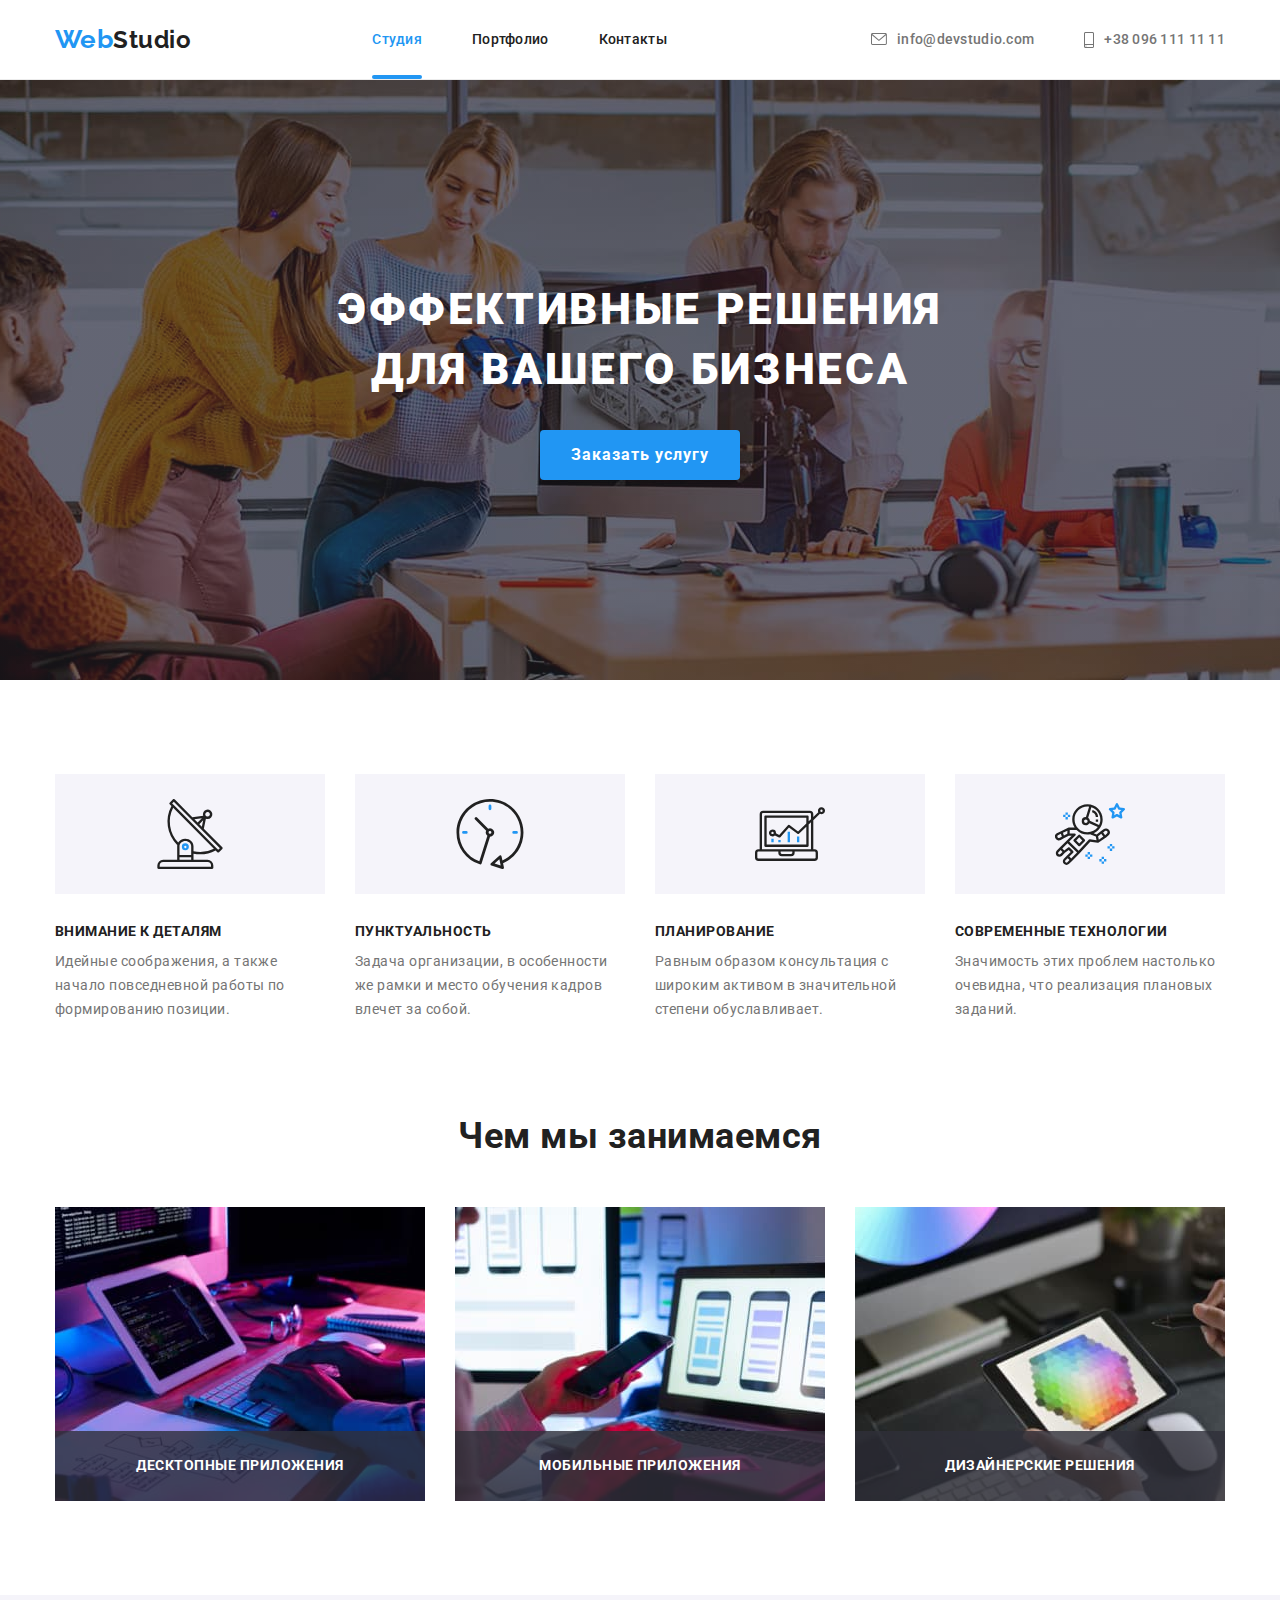
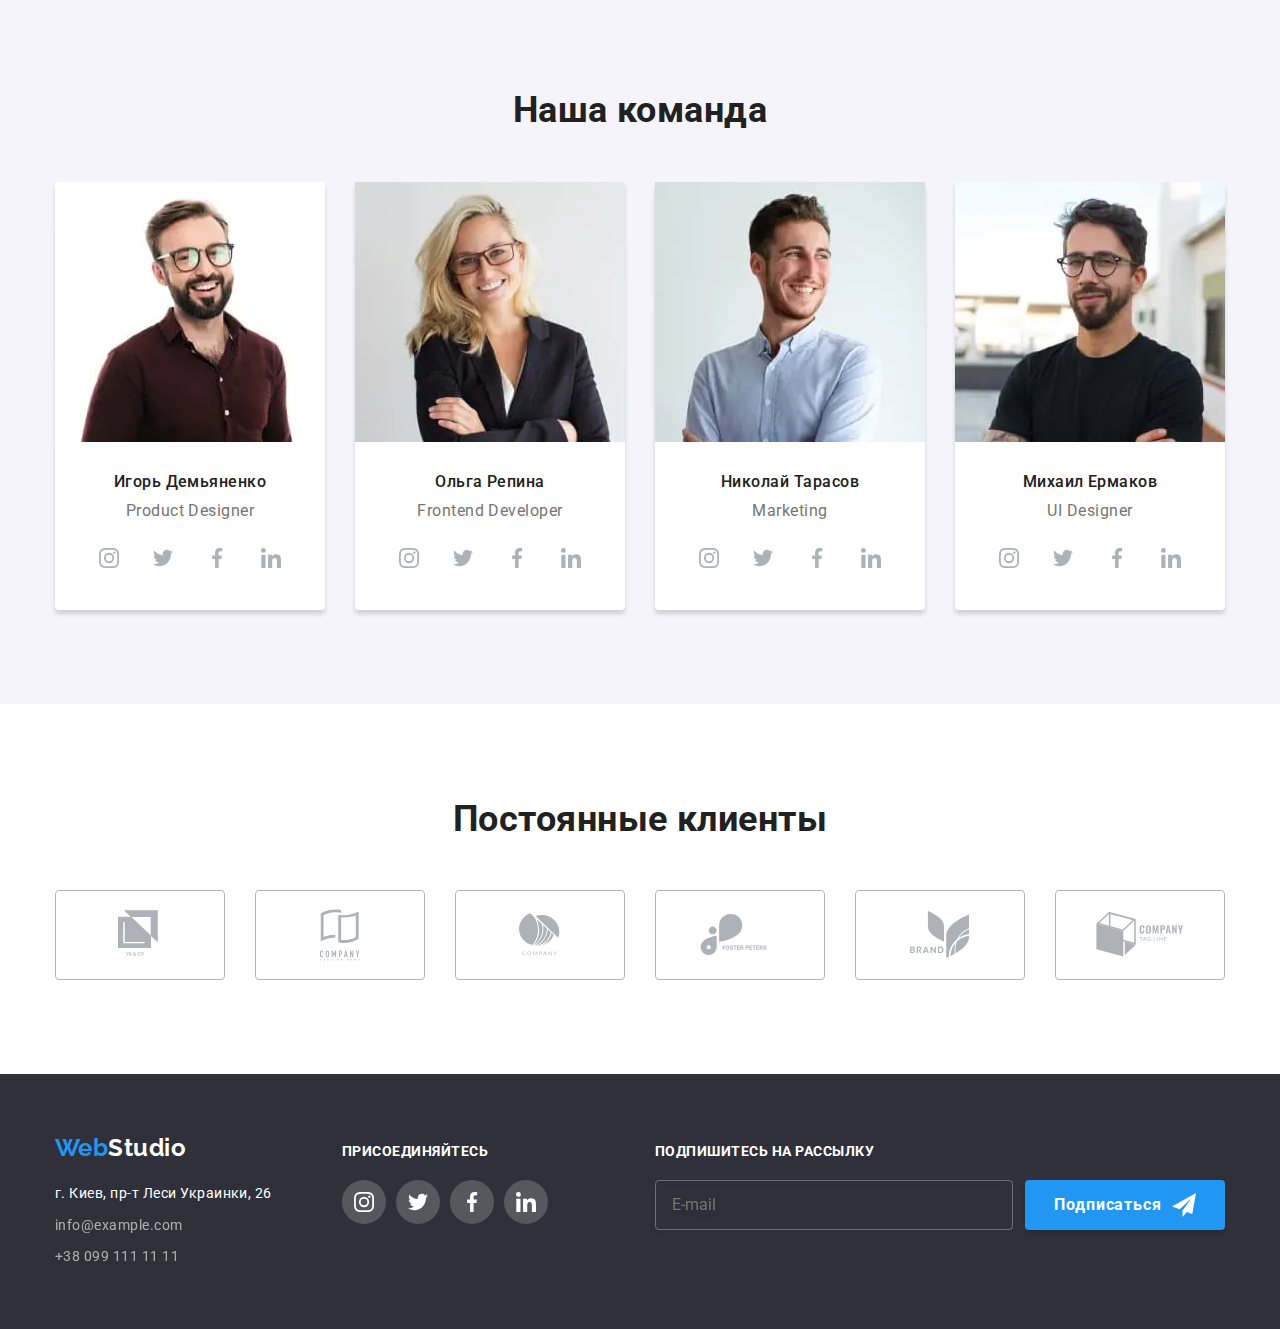
==== commit 70bf8e87: "first-corrections" ====
--- a/index.html
+++ b/index.html
@@ -146,7 +146,7 @@
 
                     <label class="form__field">
                         <input class="checkbox visually-hidden" name="accept" type="checkbox">
-                        <svg class="checkbox__icon" width="16" height="15">
+                        <svg class="checkbox__icon">
                             <use href="./images/icons/sprite.svg#icon-tick">
                             </use>
                         </svg>
@@ -163,7 +163,7 @@
         <section class="section usp">
             <div class="container">
                 <h2 hidden>Важные моменты</h2>
-                <ul class="list">
+                <ul class="list list--usp">
                     <li class="usp-list__item usp-list__item--antenna">
                         <h3 class="usp-list__title">Внимание к деталям</h3>
                         <p class="usp-list__description">Идейные соображения, а также начало повседневной работы по формированию
--- a/css/main.min.css
+++ b/css/main.min.css
@@ -1,2 +1,2 @@
-:root{--accent-color: #2196f3;--h-color: #212121;--text-color: #757575;--white-color: #ffffff;--font-family: Roboto, sans-serif;--time: 250ms;--delay: cubic-bezier(0.4, 0, 0.2, 1)}.visually-hidden{position:absolute !important;clip:rect(1px 1px 1px 1px);clip:rect(1px, 1px, 1px, 1px);padding:0 !important;border:0 !important;height:1px !important;width:1px !important;overflow:hidden}.main-button,.social__link,.close,.nav-links__link,.nav-links__link::after,.header-address__icon,.burger-button__icon,.mobile-menu,.backdrop,.modal,.form__input,.form__icon,.checkbox__icon,.clients-list__link,.sort-button,.projects__link,.jump__text,.footer-address__item--contact-link{transition:all var(--time) var(--delay)}html{box-sizing:border-box}*,*::after,*::before{box-sizing:inherit}body{font-family:var(--font-family);letter-spacing:0.03em;font-style:normal;margin:0}ul{margin:0;padding:0;list-style:none}a{text-decoration:none}h1,h2,h3,h4,h5,h6,p{margin:0}img{display:block;width:100%;height:auto}.container{width:100%;padding:0 15px}.header .container{display:flex;justify-content:space-between;align-items:center}.container.oneline{display:flex}@media screen and (max-width: 767px){.container.oneline .header-address{display:none}}.container.general{display:flex;flex-direction:column;align-items:center;justify-content:center}@media screen and (min-width: 1200px){.container.general{display:flex;flex-direction:row;align-items:baseline;justify-content:center}}@media screen and (min-width: 480px){.container{width:480px;margin:0 auto}}@media screen and (min-width: 768px){.container{width:760px}}@media screen and (min-width: 1200px){.container{width:1200px}}.main-button{display:block;padding:8px 0;width:200px;margin:0 auto;font-weight:700;font-size:16px;line-height:1.875;letter-spacing:0.06em;color:var(--white-color);background:var(--accent-color);box-shadow:0px 4px 4px rgba(0,0,0,0.15);border-radius:4px;border-color:transparent;cursor:pointer}.main-button:hover,.main-button:focus{background-color:#188ce8;filter:drop-shadow(0px 4px 4px rgba(0,0,0,0.15))}.main-button.subscribe__btn{display:flex;flex-direction:row;align-items:center;justify-content:center}@media screen and (min-width: 1200px){.main-button.subscribe__btn{margin-left:12px}}.main-button.subscribe__btn .subscribe__icon{content:"";display:block;margin-left:10px;height:24px;width:24px;background-position:center;background-size:contain;background-repeat:no-repeat;fill:currentColor}.logo{display:inline-block;font-family:Raleway, sans-serif;font-weight:700;font-size:24px;line-height:1.17;color:var(--accent-color)}.logo--header{padding-top:16px;padding-bottom:16px}@media screen and (min-width: 768px){.logo--header{padding-top:24px;padding-bottom:25px}}@media screen and (min-width: 1200px){.logo--header{margin-right:93px;font-weight:700;font-size:26px;line-height:1.19}}.logo--footer{margin-bottom:20px}.logo--above{color:var(--h-color)}.logo--below{color:var(--white-color)}.section-title{display:flex;font-weight:700;font-size:28px;line-height:1.178;color:var(--h-color);margin-bottom:30px;justify-content:center}@media screen and (min-width: 1200px){.section-title{font-weight:700;font-size:36px;line-height:1.17;margin-bottom:50px}}.social{display:flex;flex-direction:row;align-items:center;justify-content:center;list-style:none}.social__item{display:block;width:44px;height:44px;margin-right:10px;border-radius:50%}.social__item:last-child{margin-right:0}.social__item--footer{background-color:rgba(255,255,255,0.1)}.social__link{width:inherit;height:inherit;border-radius:inherit;display:flex;flex-direction:row;align-items:center;justify-content:center;fill:#afb1b8;background-color:inherit}.social__link:hover,.social__link:focus{background-color:var(--accent-color);fill:var(--white-color)}.social__icon{height:20px;width:20px;background-position:center;background-size:contain;background-repeat:no-repeat}.social__icon--footer{fill:var(--white-color)}.close{position:absolute;background:var(--white-color);cursor:pointer;fill:currentColor}.modal .close{width:30px;height:30px;top:8px;right:8px;border:1px solid rgba(0,0,0,0.1);border-radius:50%}.mobile-menu .close{top:10px;right:15px;width:40px;height:40px;border:none}.close:focus,.close:hover{fill:var(--accent-color)}.close__sign{content:""}.close__sign--modal{height:11px;width:11px}.close__sign--mobile{height:19px;width:19px}.section{padding:60px 0;justify-content:center}@media screen and (min-width: 1200px){.section{padding:94px 0}}.section.team{background:#f5f4fa}.section.usp{justify-content:flex-start}.list{display:flex;flex-wrap:wrap;margin-right:-15px;margin-left:-15px;margin-bottom:-30px}.header{display:flex;align-items:center;border-bottom:1px solid #ececec;height:80px}.navigation{display:flex}@media screen and (max-width: 767px){.navigation .nav-links{display:none}}.nav-links{display:flex;flex-direction:column;margin-bottom:auto}@media screen and (min-width: 768px){.nav-links{flex-direction:row;align-items:center;margin-bottom:0;margin-left:88px}}@media screen and (min-width: 1200px){.nav-links{margin-right:auto}}.nav-links__item{display:block;margin-bottom:32px;position:relative}.nav-links__item:last-child{margin-bottom:0}@media screen and (min-width: 768px){.nav-links__item{font-weight:500;font-size:40px;line-height:1.175;padding:0;margin-right:50px;margin-bottom:0}.nav-links__item:last-child{margin-right:0}}.nav-links__link{display:inline-block;font-weight:500;font-size:40px;line-height:1.175;padding:0;letter-spacing:0.02em;color:var(--h-color)}.nav-links__link:hover,.nav-links__link:focus{color:var(--accent-color)}.nav-links__link--current{color:var(--accent-color)}@media screen and (min-width: 768px){.nav-links__link{padding:32px 0;font-weight:500;font-size:14px;line-height:1.14}}.nav-links__link::after{content:"";display:block;height:4px;width:100%;background:var(--accent-color);border-radius:2px;position:absolute;left:0;bottom:0;visibility:hidden}@media screen and (max-width: 767px){.nav-links__link::after{display:none}}.nav-links__link:hover::after,.nav-links__link:focus::after{visibility:visible}.header-address{display:flex;flex-direction:column}.online .header-address{margin-left:auto;flex-direction:row}@media screen and (min-width: 768px){.header-address{margin:21px 0}}@media screen and (min-width: 1200px){.header-address{flex-direction:row}}.header-address__item{display:block;margin-bottom:32px}.header-address__item:last-child{margin-bottom:64px}@media screen and (min-width: 768px){.header-address__item{margin-bottom:10px;color:var(--text-color)}.header-address__item:last-child{margin-bottom:0}}@media screen and (min-width: 1200px){.header-address__item{margin-right:50px;margin-bottom:0;color:var(--text-color)}.header-address__item:last-child{margin-right:0}}.header-address__link{font-weight:500;font-size:24px;line-height:1.166;letter-spacing:0.02em;color:var(--accent-color)}.header-address__link--phone{font-weight:500;font-size:24px;line-height:1.166;color:var(--text-color)}@media screen and (min-width: 480px){.header-address__link{font-weight:500;font-size:34px;line-height:1.17}}@media screen and (min-width: 768px){.header-address__link{font-weight:500;font-size:12px;line-height:1.166;color:var(--text-color);display:flex;align-items:center;transition:all var(--time) var(--delay)}.header-address__link:hover,.header-address__link:focus{color:var(--accent-color)}}@media screen and (min-width: 1200px){.header-address__link{padding:32px 0;font-weight:500;font-size:14px;line-height:1.14}}.header-address__icon{display:inline-block;margin-right:10px;fill:currentColor}.header-address__icon--envelope{width:14px;height:10px}@media screen and (min-width: 1200px){.header-address__icon--envelope{width:16px;height:12px}}.header-address__icon--smartphone{width:10px;height:14px}@media screen and (min-width: 1200px){.header-address__icon--smartphone{width:10px;height:16px}}.header-address__icon:hover,.header-address__icon:focus{color:var(--accent-color)}@media screen and (max-width: 767px){.header-address__icon{display:none}}.burger-button{background:var(--white-color);border:none;padding:0}.burger-button__icon{content:"";width:40px;height:40px;fill:currentColor;cursor:pointer}.burger-button__icon:hover,.burger-button__icon:focus{fill:var(--accent-color)}@media screen and (min-width: 767px){.burger-button__icon{display:none}}.mobile-menu{display:flex;flex-direction:column;position:fixed;z-index:999;width:100%;bottom:0;top:0;left:0;right:0;padding:48px 40px;background-color:var(--white-color);transform:translateX(-50%) translateY(-100%)}@media screen and (min-width: 767px){.mobile-menu{display:none}}.mobile-menu.is-open{transform:translateX(0%) translateY(0%)}.mobile-socials{display:flex}.mobile-socials__item{display:block;padding:0 10px;border-right:1px solid var(--text-color)}.mobile-socials__item:last-child{padding-right:0;border:none}.mobile-socials__item:first-child{padding-left:0}.mobile-socials__link{font-weight:500;font-size:12px;line-height:1.22;letter-spacing:0.02em;color:var(--accent-color)}@media screen and (min-width: 480px){.mobile-socials__link{font-weight:500;font-size:18px;line-height:1.22}}.hero{max-width:1600px;height:400px;margin:0 auto;padding:118px 0px;background-color:#2f303a;background-image:linear-gradient(rgba(47,48,58,0.4), rgba(47,48,58,0.4)),url(../images/m-bcgimg.jpg);background-position:center;background-size:cover;background-repeat:no-repeat}@media screen and (min-device-pixel-ratio: 2), screen and (min-resolution: 192dpi), screen and (min-resolution: 2dppx){.hero{background-image:linear-gradient(rgba(47,48,58,0.4), rgba(47,48,58,0.4)),url(../images/m-bcgimg@2x.jpg)}}@media screen and (min-width: 481px){.hero{background-image:linear-gradient(rgba(47,48,58,0.4), rgba(47,48,58,0.4)),url(../images/p-bcgimg.jpg)}}@media screen and (min-device-pixel-ratio: 2) and (min-width: 481px), screen and (min-resolution: 192dpi) and (min-width: 481px), screen and (min-resolution: 2dppx) and (min-width: 481px){.hero{background-image:linear-gradient(rgba(47,48,58,0.4), rgba(47,48,58,0.4)),url(../images/p-bcgimg@2x.jpg)}}@media screen and (min-width: 769px){.hero{height:600px;padding:200px 0px;background-image:linear-gradient(rgba(47,48,58,0.4), rgba(47,48,58,0.4)),url(../images/d-bcgimg.jpg)}}@media screen and (min-device-pixel-ratio: 2) and (min-width: 769px), screen and (min-resolution: 192dpi) and (min-width: 769px), screen and (min-resolution: 2dppx) and (min-width: 769px){.hero{background-image:linear-gradient(rgba(47,48,58,0.4), rgba(47,48,58,0.4)),url(../images/d-bcgimg@2x.jpg)}}.hero__title{display:flex;text-align:center;margin:0 auto 30px;max-width:360px;font-weight:900;font-size:26px;line-height:1.6;letter-spacing:0.06em;text-transform:uppercase;color:var(--white-color)}@media screen and (min-width: 1200px){.hero__title{width:696px;margin:0 auto 30px;font-weight:900;font-size:44px;line-height:1.36}}.backdrop{position:fixed;padding:15px;top:0;left:0;width:100%;height:100%;background:rgba(0,0,0,0.2);opacity:1;visibility:visible}.backdrop.is-hidden{opacity:0;pointer-events:none;visibility:hidden}.backdrop.is-hidden .modal{opacity:0}.modal{position:relative;top:50%;left:50%;transform:translate(-50%, -50%);min-height:609px;width:100%;background:var(--white-color);box-shadow:0px 1px 3px rgba(0,0,0,0.12),0px 1px 1px rgba(0,0,0,0.14),0px 2px 1px rgba(0,0,0,0.2);border-radius:4px;opacity:1;padding:40px}@media screen and (min-width: 450px){.modal{width:450px}}@media screen and (min-width: 1200px){.modal{min-height:581px;width:528px}}.form{display:flex;flex-direction:column}.form__title{display:flex;flex-direction:row;align-items:center;justify-content:center;text-align:center;margin-bottom:12px;font-weight:700;font-size:20px;line-height:1.5;color:var(--h-color)}@media screen and (min-width: 1200px){.form__title{font-weight:700;font-size:20px;line-height:1.15}}.form__label{position:relative;display:inline-block;margin-bottom:10px;font-weight:400;font-size:12px;line-height:1.17;letter-spacing:0.01em;color:var(--text-color)}.form__input{display:inline-block;padding:0 12px 0 42px;margin-top:4px;height:40px;width:100%;border:1px solid rgba(33,33,33,0.2);border-radius:4px;font-weight:400;font-size:12px;line-height:1.17;letter-spacing:0.01em;color:var(--h-color)}.form__input::placeholder{color:rgba(117,117,117,0.5)}.form__input:focus,.form__input:hover{border-color:var(--accent-color);outline:none}.form__input--comment{height:120px;padding:12px 16px}textarea{resize:none}.form__icon{position:absolute;display:inline-block;content:"";width:18px;height:18px;top:50%;left:12px;fill:currentColor}.form__input:focus+.form__icon,.form__input:hover+.form__icon{fill:var(--accent-color)}.form__field{display:flex;flex-direction:row;align-items:center;justify-content:center;margin-top:10px;margin-bottom:30px;font-weight:400;font-size:11px;line-height:1.166;color:var(--text-color)}@media screen and (min-width: 1200px){.form__field{font-weight:400;font-size:14px;line-height:1.7}}.checkbox__link{color:var(--accent-color);text-decoration:underline}.checkbox__icon{display:inline-block;margin-right:8px;border:2px solid #000000;border-radius:2px;box-shadow:0px 4px 4px rgba(0,0,0,0.25);cursor:pointer;fill:var(--white-color)}.checkbox:hover+.checkbox__icon,.checkbox:focus+.checkbox__icon{border-color:var(--accent-color)}.checkbox:checked+.checkbox__icon{border-color:var(--accent-color);background-color:var(--accent-color);box-shadow:none}.usp-list__item{margin:0 15px 30px 15px;width:inherit}.usp-list__item::before{content:"";display:block;height:120px;margin-bottom:30px;background-color:#f5f4fa;background-repeat:no-repeat;background-position:center}.usp-list__item--antenna::before{background-image:url("../images/icons/antenna.svg")}.usp-list__item--clock::before{background-image:url("../images/icons/clock.svg")}.usp-list__item--diagram::before{background-image:url("../images/icons/diagram.svg")}.usp-list__item--astronaut::before{background-image:url("../images/icons/astronaut.svg")}@media screen and (min-width: 768px){.usp-list__item{width:calc((100% - 60px) / 2)}}@media screen and (min-width: 1200px){.usp-list__item{width:calc((100% - 120px) / 4)}}.usp-list__title{display:flex;justify-content:center;margin-bottom:10px;font-weight:700;font-size:14px;line-height:1.14;text-transform:uppercase;color:var(--h-color)}@media screen and (min-width: 768px){.usp-list__title{justify-content:flex-start}}.usp-list__description{display:flex;font-weight:400;font-size:14px;line-height:1.7;color:var(--text-color)}.ourjob{display:flex;text-align:center;padding-bottom:94px}@media screen and (max-width: 1199px){.ourjob{display:none}}.ourjob-list__item{display:inline-block;margin:0 15px 30px 15px}.ourjob-list__action{position:relative}.ourjob-list__text{position:absolute;display:flex;flex-direction:row;align-items:center;justify-content:center;left:0;bottom:0;height:70px;width:100%;font-weight:700;font-size:14px;line-height:1.14;text-transform:uppercase;color:var(--white-color);background:rgba(47,48,58,0.8)}.member-card{margin:0 15px 30px 15px;width:450px;box-shadow:0px 4px 4px rgba(0,0,0,0.15);border-radius:4px;border-color:transparent;background-color:var(--white-color)}@media screen and (min-width: 768px){.member-card{width:calc((100% - 60px) / 2)}}@media screen and (min-width: 1200px){.member-card{width:calc((100% - 120px) / 4)}}.member-card__text{display:flex;flex-direction:column;align-items:center;justify-content:center;padding:30px}.member-card__name{display:block;margin-bottom:10px;font-weight:500;font-size:16px;line-height:1.19;color:var(--h-color)}.member-card__job{display:block;margin-bottom:16px;font-weight:400;font-size:16px;line-height:1.19;color:var(--text-color)}.clients-list__item{margin:0 15px 30px 15px;height:90px}@media screen and (max-width: 767px){.clients-list__item{width:calc((100% - 60px) / 2)}}@media screen and (min-width: 768px){.clients-list__item{width:calc((100% - 90px) / 3)}}@media screen and (min-width: 1200px){.clients-list__item{width:calc((100% - 180px) / 6)}}.clients-list__link{height:inherit;display:flex;flex-direction:row;align-items:center;justify-content:center;border:1px solid;border-radius:4px;border-color:#afb1b8;fill:#afb1b8}.clients-list__link:hover,.clients-list__link:focus{border-color:var(--accent-color);fill:var(--accent-color)}.clients-list__logo{background-position:center;background-size:contain;background-repeat:no-repeat}.buttons-list{margin-bottom:40px;display:flex;flex-wrap:wrap}@media screen and (min-width: 768px){.buttons-list{justify-content:center;margin-bottom:30px}}@media screen and (min-width: 1200px){.buttons-list{margin-bottom:50px}}.buttons-list__item{margin-right:8px;margin-bottom:15px}.buttons-list__item:last-child{margin-right:0}.buttons-list__item:nth-last-child(-n+2){margin-bottom:0}@media screen and (min-width: 768px){.buttons-list__item{margin-bottom:0}}.sort-button{display:inline-block;padding:6px 22px;font-weight:500;font-size:16px;line-height:1.62;color:var(--h-color);background-color:#f5f4fa;border-radius:4px;border-color:transparent;box-shadow:none;cursor:pointer}.sort-button:hover,.sort-button:focus{color:var(--white-color);background-color:var(--accent-color);box-shadow:0px 3px 1px rgba(0,0,0,0.1),0px 1px 2px rgba(0,0,0,0.08),0px 2px 2px #0000001f}.projects__item{display:block;width:450px;margin:0 15px 30px 15px;border:1px solid #eeeeee}@media screen and (min-width: 768px){.projects__item{width:calc((100% - 60px) / 2)}}@media screen and (min-width: 1200px){.projects__item{width:calc((100% - 90px) / 3)}}.projects__link{display:block;box-shadow:none}.projects__link:hover,.projects__link:focus{box-shadow:0px 1px 1px rgba(0,0,0,0.12),0px 4px 4px rgba(0,0,0,0.06),1px 4px 6px rgba(0,0,0,0.16)}.projects__text{border-top:0;padding:20px 24px}.projects__title{display:block;margin-bottom:4px;font-weight:700;font-size:18px;line-height:2;letter-spacing:0.06em;color:var(--h-color)}.projects__type{font-weight:400;font-size:16px;line-height:1.875;color:var(--text-color)}.jump{position:relative;overflow:hidden}.jump__text{position:absolute;top:0;left:0;width:100%;height:100%;padding:63px 24px;font-weight:400;font-size:18px;line-height:1.55;color:var(--white-color);background:var(--accent-color);opacity:0.9;transform:translateY(101%)}.projects__link:hover .jump__text,.projects__link:focus .jump__text{transform:translateY(0)}address{font-style:normal}.footer{background:#2f303a;padding-top:60px;padding-bottom:60px}@media screen and (min-width: 1200px){.footer{max-width:1600px;margin-left:auto;margin-right:auto}}.footer-one{display:flex;flex-direction:column;align-items:center;justify-content:center;margin-bottom:60px}@media screen and (min-width: 768px){.footer-one{margin-right:165px}}@media screen and (min-width: 1200px){.footer-one{display:flex;flex-direction:column;align-items:flex-start;justify-content:center;margin-right:70px;margin-bottom:0}}.footer-address{display:flex;flex-direction:column;align-items:center;justify-content:center}@media screen and (min-width: 1200px){.footer-address{display:flex;flex-direction:column;align-items:flex-start;justify-content:center}}.footer-address__item{display:inline-block;font-weight:400;font-size:14px;line-height:1.7;color:var(--white-color)}.footer-address__item--contact-link{margin-top:8px;opacity:0.6}.footer-address__item--contact-link:hover,.footer-address__item--contact-link:focus{color:var(--accent-color)}.footer-one-and-two{display:flex;flex-direction:column;align-items:center;justify-content:center}@media screen and (min-width: 768px){.footer-one-and-two{display:flex;flex-direction:row;align-items:baseline;justify-content:center}}.footer-two{display:block;margin-bottom:60px}@media screen and (min-width: 1200px){.footer-two{margin-bottom:0}}.footer-title{display:flex;justify-content:center;margin-bottom:20px;font-weight:700;font-size:14px;line-height:1.14;text-transform:uppercase;color:var(--white-color)}@media screen and (min-width: 1200px){.footer-title{justify-content:flex-start}}@media screen and (max-width: 480px){.footer-three{width:100%}}@media screen and (min-width: 1200px){.footer-three{margin-left:auto}}.subscribe{display:flex;flex-direction:column;align-items:center;justify-content:center}@media screen and (min-width: 1200px){.subscribe{display:flex;flex-direction:column;align-items:flex-start;justify-content:center}}.subscribe__container{min-width:100%;display:flex;flex-direction:column;align-items:center;justify-content:center}@media screen and (min-width: 1200px){.subscribe__container{flex-direction:row}}.subscribe__input{width:100%;height:50px;font-weight:400;font-size:16px;line-height:1.25;color:rgba(255,255,255,0.6);background-color:inherit;border:1px solid rgba(255,255,255,0.3);filter:drop-shadow(0px 4px 4px rgba(0,0,0,0.15));border-radius:4px;padding:15px 16px;margin-bottom:20px}.subscribe__input:focus,.subscribe__input:hover{border-color:var(--accent-color);outline:none}@media screen and (min-width: 480px) and (max-width: 1199px){.subscribe__input{width:450px}}@media screen and (min-width: 1200px){.subscribe__input{margin-bottom:0;width:358px}}
+:root{--accent-color: #2196f3;--h-color: #212121;--text-color: #757575;--white-color: #ffffff;--font-family: Roboto, sans-serif;--time: 250ms;--delay: cubic-bezier(0.4, 0, 0.2, 1)}.visually-hidden{position:absolute !important;clip:rect(1px 1px 1px 1px);clip:rect(1px, 1px, 1px, 1px);padding:0 !important;border:0 !important;height:1px !important;width:1px !important;overflow:hidden}.main-button,.social__link,.close,.nav-links__link,.nav-links__link::after,.header-address__icon,.burger-button__icon,.mobile-menu,.backdrop,.modal,.form__input,.form__icon,.checkbox__icon,.clients-list__link,.sort-button,.projects__link,.jump__text,.footer-address__item--contact-link{transition:all var(--time) var(--delay)}html{box-sizing:border-box}*,*::after,*::before{box-sizing:inherit}body{font-family:var(--font-family);letter-spacing:0.03em;font-style:normal;margin:0}ul{margin:0;padding:0;list-style:none}a{text-decoration:none}h1,h2,h3,h4,h5,h6,p{margin:0}img{display:block;width:100%;height:auto}.container{width:100%;padding:0 15px}.header .container{display:flex;justify-content:space-between;align-items:center}.container.oneline{display:flex}@media screen and (max-width: 767px){.container.oneline .header-address{display:none}}.container.general{display:flex;flex-direction:column;align-items:center;justify-content:center}@media screen and (min-width: 1200px){.container.general{display:flex;flex-direction:row;align-items:baseline;justify-content:center}}@media screen and (min-width: 480px){.container{width:480px;margin:0 auto}}@media screen and (min-width: 768px){.container{width:760px}}@media screen and (min-width: 1200px){.container{width:1200px}}.main-button{display:block;padding:8px 0;width:200px;margin:0 auto;font-weight:700;font-size:16px;line-height:1.875;letter-spacing:0.06em;color:var(--white-color);background:var(--accent-color);box-shadow:0px 4px 4px rgba(0,0,0,0.15);border-radius:4px;border-color:transparent;cursor:pointer}.main-button:hover,.main-button:focus{background-color:#188ce8;filter:drop-shadow(0px 4px 4px rgba(0,0,0,0.15))}.main-button.subscribe__btn{display:flex;flex-direction:row;align-items:center;justify-content:center}@media screen and (min-width: 1200px){.main-button.subscribe__btn{margin-left:12px}}.main-button.subscribe__btn .subscribe__icon{content:"";display:block;margin-left:10px;height:24px;width:24px;background-position:center;background-size:contain;background-repeat:no-repeat;fill:currentColor}.logo{display:inline-block;font-family:Raleway, sans-serif;font-weight:700;font-size:24px;line-height:1.17;color:var(--accent-color)}.logo--header{padding-top:16px;padding-bottom:16px}@media screen and (min-width: 768px){.logo--header{padding-top:24px;padding-bottom:25px}}@media screen and (min-width: 1200px){.logo--header{margin-right:93px;font-weight:700;font-size:26px;line-height:1.19}}.logo--footer{margin-bottom:20px}.logo--above{color:var(--h-color)}.logo--below{color:var(--white-color)}.section-title{display:flex;font-weight:700;font-size:28px;line-height:1.178;color:var(--h-color);margin-bottom:30px;justify-content:center}@media screen and (min-width: 1200px){.section-title{font-weight:700;font-size:36px;line-height:1.17;margin-bottom:50px}}.social{display:flex;flex-direction:row;align-items:center;justify-content:center;list-style:none}.social__item{display:block;width:44px;height:44px;margin-right:10px;border-radius:50%}.social__item:last-child{margin-right:0}.social__item--footer{background-color:rgba(255,255,255,0.1)}.social__link{width:inherit;height:inherit;border-radius:inherit;display:flex;flex-direction:row;align-items:center;justify-content:center;fill:#afb1b8;background-color:inherit}.social__link:hover,.social__link:focus{background-color:var(--accent-color);fill:var(--white-color)}.social__icon{height:20px;width:20px;background-position:center;background-size:contain;background-repeat:no-repeat}.social__icon--footer{fill:var(--white-color)}.close{position:absolute;background:var(--white-color);cursor:pointer;fill:currentColor}.modal .close{width:30px;height:30px;top:8px;right:8px;border:1px solid rgba(0,0,0,0.1);border-radius:50%}.mobile-menu .close{top:10px;right:15px;width:40px;height:40px;border:none}.close:focus,.close:hover{fill:var(--accent-color)}.close__sign{content:""}.close__sign--modal{height:11px;width:11px}.close__sign--mobile{height:19px;width:19px}.section{padding:60px 0;justify-content:center}@media screen and (min-width: 1200px){.section{padding:94px 0}}.section.team{background:#f5f4fa}.section.usp{justify-content:flex-start}.list{display:flex;flex-wrap:wrap;margin-right:-15px;margin-left:-15px;margin-bottom:-30px}@media screen and (max-width: 767px){.list--usp{margin-right:0;margin-left:0}}.header{display:flex;align-items:center;border-bottom:1px solid #ececec;height:80px}.navigation{display:flex}@media screen and (max-width: 767px){.navigation .nav-links{display:none}}.nav-links{display:flex;flex-direction:column;margin-bottom:auto}@media screen and (min-width: 768px){.nav-links{flex-direction:row;align-items:center;margin-bottom:0;margin-left:88px}}@media screen and (min-width: 1200px){.nav-links{margin-right:auto}}.nav-links__item{display:block;margin-bottom:32px;position:relative}.nav-links__item:last-child{margin-bottom:0}@media screen and (min-width: 768px){.nav-links__item{font-weight:500;font-size:40px;line-height:1.175;padding:0;margin-right:50px;margin-bottom:0}.nav-links__item:last-child{margin-right:0}}.nav-links__link{display:inline-block;font-weight:500;font-size:40px;line-height:1.175;padding:0;letter-spacing:0.02em;color:var(--h-color)}.nav-links__link:hover,.nav-links__link:focus{color:var(--accent-color)}.nav-links__link--current{color:var(--accent-color)}@media screen and (min-width: 768px){.nav-links__link{padding:32px 0;font-weight:500;font-size:14px;line-height:1.14}}.nav-links__link::after{content:"";display:block;height:4px;width:100%;background:var(--accent-color);border-radius:2px;position:absolute;left:0;bottom:0;visibility:hidden}@media screen and (max-width: 767px){.nav-links__link::after{display:none}}.nav-links__link:hover::after,.nav-links__link:focus::after{visibility:visible}.nav-links__link--current::after{visibility:visible}.header-address{display:flex;flex-direction:column}.online .header-address{margin-left:auto;flex-direction:row}@media screen and (min-width: 768px){.header-address{padding:21px 0;margin-left:auto}}@media screen and (min-width: 1200px){.header-address{flex-direction:row}}.header-address__item{display:block;margin-bottom:32px}.header-address__item:last-child{margin-bottom:64px}@media screen and (min-width: 768px){.header-address__item{margin-bottom:10px;color:var(--text-color)}.header-address__item:last-child{margin-bottom:0}}@media screen and (min-width: 1200px){.header-address__item{margin-right:50px;margin-bottom:0;color:var(--text-color)}.header-address__item:last-child{margin-right:0}}.header-address__link{font-weight:500;font-size:24px;line-height:1.166;letter-spacing:0.02em;color:var(--accent-color)}.header-address__link--phone{font-weight:500;font-size:24px;line-height:1.166;color:var(--text-color)}@media screen and (min-width: 480px){.header-address__link{font-weight:500;font-size:34px;line-height:1.17}}@media screen and (min-width: 768px){.header-address__link{font-weight:500;font-size:12px;line-height:1.166;color:var(--text-color);display:flex;align-items:center;transition:all var(--time) var(--delay)}.header-address__link:hover,.header-address__link:focus{color:var(--accent-color)}}@media screen and (min-width: 1200px){.header-address__link{padding:32px 0;font-weight:500;font-size:14px;line-height:1.14}}.header-address__icon{display:inline-block;margin-right:10px;fill:currentColor}.header-address__icon--envelope{width:14px;height:10px}@media screen and (min-width: 1200px){.header-address__icon--envelope{width:16px;height:12px}}.header-address__icon--smartphone{width:10px;height:14px}@media screen and (min-width: 1200px){.header-address__icon--smartphone{width:10px;height:16px}}.header-address__icon:hover,.header-address__icon:focus{color:var(--accent-color)}@media screen and (max-width: 767px){.header-address__icon{display:none}}.burger-button{background:var(--white-color);border:none;padding:0}.burger-button__icon{content:"";width:40px;height:40px;fill:currentColor;cursor:pointer}.burger-button__icon:hover,.burger-button__icon:focus{fill:var(--accent-color)}@media screen and (min-width: 767px){.burger-button__icon{display:none}}.mobile-menu{display:flex;flex-direction:column;position:fixed;z-index:999;width:100%;bottom:0;top:0;left:0;right:0;padding:48px 40px;background-color:var(--white-color);transform:translateX(-50%) translateY(-100%)}@media screen and (min-width: 767px){.mobile-menu{display:none}}.mobile-menu.is-open{transform:translateX(0%) translateY(0%)}.mobile-socials{display:flex}.mobile-socials__item{display:block;padding:0 10px;border-right:1px solid var(--text-color)}.mobile-socials__item:last-child{padding-right:0;border:none}.mobile-socials__item:first-child{padding-left:0}.mobile-socials__link{font-weight:500;font-size:12px;line-height:1.22;letter-spacing:0.02em;color:var(--accent-color)}@media screen and (min-width: 480px){.mobile-socials__link{font-weight:500;font-size:18px;line-height:1.22}}.hero{max-width:1600px;height:400px;margin:0 auto;padding:118px 0px;background-color:#2f303a;background-image:linear-gradient(rgba(47,48,58,0.4), rgba(47,48,58,0.4)),url(../images/m-bcgimg.jpg);background-position:center;background-size:cover;background-repeat:no-repeat}@media screen and (min-device-pixel-ratio: 2), screen and (min-resolution: 192dpi), screen and (min-resolution: 2dppx){.hero{background-image:linear-gradient(rgba(47,48,58,0.4), rgba(47,48,58,0.4)),url(../images/m-bcgimg@2x.jpg)}}@media screen and (min-width: 481px){.hero{background-image:linear-gradient(rgba(47,48,58,0.4), rgba(47,48,58,0.4)),url(../images/p-bcgimg.jpg)}}@media screen and (min-device-pixel-ratio: 2) and (min-width: 481px), screen and (min-resolution: 192dpi) and (min-width: 481px), screen and (min-resolution: 2dppx) and (min-width: 481px){.hero{background-image:linear-gradient(rgba(47,48,58,0.4), rgba(47,48,58,0.4)),url(../images/p-bcgimg@2x.jpg)}}@media screen and (min-width: 1200px){.hero{height:600px;padding:200px 0px;background-image:linear-gradient(rgba(47,48,58,0.4), rgba(47,48,58,0.4)),url(../images/d-bcgimg.jpg)}}@media screen and (min-device-pixel-ratio: 2) and (min-width: 769px), screen and (min-resolution: 192dpi) and (min-width: 769px), screen and (min-resolution: 2dppx) and (min-width: 769px){.hero{background-image:linear-gradient(rgba(47,48,58,0.4), rgba(47,48,58,0.4)),url(../images/d-bcgimg@2x.jpg)}}.hero__title{display:flex;text-align:center;margin:0 auto 30px;max-width:360px;font-weight:900;font-size:26px;line-height:1.6;letter-spacing:0.06em;text-transform:uppercase;color:var(--white-color)}@media screen and (min-width: 1200px){.hero__title{max-width:696px;margin:0 auto 30px;font-weight:900;font-size:44px;line-height:1.36}}.backdrop{position:fixed;padding:15px;top:0;left:0;width:100%;height:100%;background:rgba(0,0,0,0.2);opacity:1;visibility:visible}.backdrop.is-hidden{opacity:0;pointer-events:none;visibility:hidden}.backdrop.is-hidden .modal{opacity:0}.modal{position:relative;top:50%;left:50%;transform:translate(-50%, -50%);min-height:609px;width:100%;background:var(--white-color);box-shadow:0px 1px 3px rgba(0,0,0,0.12),0px 1px 1px rgba(0,0,0,0.14),0px 2px 1px rgba(0,0,0,0.2);border-radius:4px;opacity:1;padding:40px}@media screen and (min-width: 450px){.modal{width:450px}}@media screen and (min-width: 1200px){.modal{min-height:581px;width:528px}}.form{display:flex;flex-direction:column}.form__title{display:flex;flex-direction:row;align-items:center;justify-content:center;text-align:center;margin-bottom:12px;font-weight:700;font-size:20px;line-height:1.5;color:var(--h-color)}@media screen and (min-width: 1200px){.form__title{font-weight:700;font-size:20px;line-height:1.15}}.form__label{position:relative;display:inline-block;margin-bottom:10px;font-weight:400;font-size:12px;line-height:1.17;letter-spacing:0.01em;color:var(--text-color)}.form__input{display:inline-block;padding:0 12px 0 42px;margin-top:4px;height:40px;width:100%;border:1px solid rgba(33,33,33,0.2);border-radius:4px;font-weight:400;font-size:12px;line-height:1.17;letter-spacing:0.01em;color:var(--h-color)}.form__input::placeholder{color:rgba(117,117,117,0.5)}.form__input:focus,.form__input:hover{border-color:var(--accent-color);outline:none}.form__input--comment{height:120px;padding:12px 16px}textarea{resize:none}.form__icon{position:absolute;display:inline-block;content:"";width:18px;height:18px;top:50%;left:12px;fill:currentColor}.form__input:focus+.form__icon,.form__input:hover+.form__icon{fill:var(--accent-color)}.form__field{display:flex;flex-direction:row;align-items:center;justify-content:center;margin-top:10px;margin-bottom:30px;font-weight:400;font-size:10px;line-height:1.16;letter-spacing:0.02em;color:var(--text-color)}@media screen and (min-width: 480px){.form__field{font-weight:400;font-size:12px;line-height:1.166}}@media screen and (min-width: 1200px){.form__field{font-weight:400;font-size:14px;line-height:1.7}}.checkbox__link{color:var(--accent-color);text-decoration:underline}.checkbox__icon{display:inline-block;margin-right:8px;width:10px;height:10px;border:2px solid #000000;border-radius:2px;box-shadow:0px 4px 4px rgba(0,0,0,0.25);cursor:pointer;fill:var(--white-color)}.checkbox:hover+.checkbox__icon,.checkbox:focus+.checkbox__icon{border-color:var(--accent-color)}.checkbox:checked+.checkbox__icon{border-color:var(--accent-color);background-color:var(--accent-color);box-shadow:none}@media screen and (min-width: 480px){.checkbox__icon{width:16px;height:15px}}.usp-list__item{margin-bottom:30px;width:inherit}.usp-list__item::before{content:"";display:block;height:120px;margin-bottom:30px;background-color:#f5f4fa;background-repeat:no-repeat;background-position:center}.usp-list__item--antenna::before{background-image:url("../images/icons/antenna.svg")}.usp-list__item--clock::before{background-image:url("../images/icons/clock.svg")}.usp-list__item--diagram::before{background-image:url("../images/icons/diagram.svg")}.usp-list__item--astronaut::before{background-image:url("../images/icons/astronaut.svg")}@media screen and (min-width: 768px){.usp-list__item{margin:0 15px 30px 15px;width:calc((100% - 60px) / 2)}}@media screen and (min-width: 1200px){.usp-list__item{width:calc((100% - 120px) / 4)}}.usp-list__title{display:flex;justify-content:center;margin-bottom:10px;font-weight:700;font-size:14px;line-height:1.14;text-transform:uppercase;color:var(--h-color)}@media screen and (min-width: 768px){.usp-list__title{justify-content:flex-start}}.usp-list__description{display:flex;font-weight:400;font-size:14px;line-height:1.7;color:var(--text-color)}.ourjob{display:flex;text-align:center;padding-bottom:94px}@media screen and (max-width: 1199px){.ourjob{display:none}}.ourjob-list__item{display:inline-block;margin:0 15px 30px 15px}.ourjob-list__action{position:relative}.ourjob-list__text{position:absolute;display:flex;flex-direction:row;align-items:center;justify-content:center;left:0;bottom:0;height:70px;width:100%;font-weight:700;font-size:14px;line-height:1.14;text-transform:uppercase;color:var(--white-color);background:rgba(47,48,58,0.8)}.member-card{margin:0 15px 30px 15px;width:450px;box-shadow:0px 4px 4px rgba(0,0,0,0.15);border-radius:4px;border-color:transparent;background-color:var(--white-color)}@media screen and (min-width: 768px){.member-card{width:calc((100% - 60px) / 2)}}@media screen and (min-width: 1200px){.member-card{width:calc((100% - 120px) / 4)}}.member-card__text{display:flex;flex-direction:column;align-items:center;justify-content:center;padding:30px}.member-card__name{display:block;margin-bottom:10px;font-weight:500;font-size:16px;line-height:1.19;color:var(--h-color)}.member-card__job{display:block;margin-bottom:16px;font-weight:400;font-size:16px;line-height:1.19;color:var(--text-color)}.clients-list__item{margin:0 15px 30px 15px;height:90px}@media screen and (max-width: 767px){.clients-list__item{width:calc((100% - 60px) / 2)}}@media screen and (min-width: 768px){.clients-list__item{width:calc((100% - 90px) / 3)}}@media screen and (min-width: 1200px){.clients-list__item{width:calc((100% - 180px) / 6)}}.clients-list__link{height:inherit;display:flex;flex-direction:row;align-items:center;justify-content:center;border:1px solid;border-radius:4px;border-color:#afb1b8;fill:#afb1b8}.clients-list__link:hover,.clients-list__link:focus{border-color:var(--accent-color);fill:var(--accent-color)}.clients-list__logo{background-position:center;background-size:contain;background-repeat:no-repeat}.buttons-list{margin-bottom:40px;display:flex;flex-wrap:wrap}@media screen and (min-width: 768px){.buttons-list{justify-content:center;margin-bottom:30px}}@media screen and (min-width: 1200px){.buttons-list{margin-bottom:50px}}.buttons-list__item{margin-right:8px;margin-bottom:15px}.buttons-list__item:last-child{margin-right:0}.buttons-list__item:nth-last-child(-n+2){margin-bottom:0}@media screen and (min-width: 768px){.buttons-list__item{margin-bottom:0}}.sort-button{display:inline-block;padding:6px 22px;font-weight:500;font-size:16px;line-height:1.62;color:var(--h-color);background-color:#f5f4fa;border-radius:4px;border-color:transparent;box-shadow:none;cursor:pointer}.sort-button:hover,.sort-button:focus{color:var(--white-color);background-color:var(--accent-color);box-shadow:0px 3px 1px rgba(0,0,0,0.1),0px 1px 2px rgba(0,0,0,0.08),0px 2px 2px #0000001f}.projects__item{display:block;width:450px;margin:0 15px 30px 15px;border:1px solid #eeeeee}@media screen and (min-width: 768px){.projects__item{width:calc((100% - 60px) / 2)}}@media screen and (min-width: 1200px){.projects__item{width:calc((100% - 90px) / 3)}}.projects__link{display:block;box-shadow:none}.projects__link:hover,.projects__link:focus{box-shadow:0px 1px 1px rgba(0,0,0,0.12),0px 4px 4px rgba(0,0,0,0.06),1px 4px 6px rgba(0,0,0,0.16)}.projects__text{border-top:0;padding:20px 24px}.projects__title{display:block;margin-bottom:4px;font-weight:700;font-size:18px;line-height:2;letter-spacing:0.06em;color:var(--h-color)}.projects__type{font-weight:400;font-size:16px;line-height:1.875;color:var(--text-color)}.jump{position:relative;overflow:hidden}.jump__text{position:absolute;top:0;left:0;width:100%;height:100%;padding:63px 24px;font-weight:400;font-size:18px;line-height:1.55;color:var(--white-color);background:var(--accent-color);opacity:0.9;transform:translateY(101%)}.projects__link:hover .jump__text,.projects__link:focus .jump__text{transform:translateY(0)}address{font-style:normal}.footer{background:#2f303a;padding-top:60px;padding-bottom:60px}@media screen and (min-width: 1200px){.footer{max-width:1600px;margin-left:auto;margin-right:auto}}.footer-one{display:flex;flex-direction:column;align-items:center;justify-content:center;margin-bottom:60px}@media screen and (min-width: 768px){.footer-one{margin-right:165px}}@media screen and (min-width: 1200px){.footer-one{display:flex;flex-direction:column;align-items:flex-start;justify-content:center;margin-right:70px;margin-bottom:0}}.footer-address{display:flex;flex-direction:column;align-items:center;justify-content:center}@media screen and (min-width: 1200px){.footer-address{display:flex;flex-direction:column;align-items:flex-start;justify-content:center}}.footer-address__item{display:inline-block;font-weight:400;font-size:14px;line-height:1.7;color:var(--white-color)}.footer-address__item--contact-link{margin-top:8px;opacity:0.6}.footer-address__item--contact-link:hover,.footer-address__item--contact-link:focus{color:var(--accent-color)}.footer-one-and-two{display:flex;flex-direction:column;align-items:center;justify-content:center}@media screen and (min-width: 768px){.footer-one-and-two{display:flex;flex-direction:row;align-items:baseline;justify-content:center}}.footer-two{display:block;margin-bottom:60px}@media screen and (min-width: 1200px){.footer-two{margin-bottom:0}}.footer-title{display:flex;justify-content:center;margin-bottom:20px;font-weight:700;font-size:14px;line-height:1.14;text-transform:uppercase;color:var(--white-color)}@media screen and (min-width: 1200px){.footer-title{justify-content:flex-start}}@media screen and (max-width: 480px){.footer-three{width:100%}}@media screen and (min-width: 1200px){.footer-three{margin-left:auto}}.subscribe{display:flex;flex-direction:column;align-items:center;justify-content:center}@media screen and (min-width: 1200px){.subscribe{display:flex;flex-direction:column;align-items:flex-start;justify-content:center}}.subscribe__container{min-width:100%;display:flex;flex-direction:column;align-items:center;justify-content:center}@media screen and (min-width: 1200px){.subscribe__container{flex-direction:row}}.subscribe__input{width:100%;height:50px;font-weight:400;font-size:16px;line-height:1.25;color:rgba(255,255,255,0.6);background-color:inherit;border:1px solid rgba(255,255,255,0.3);filter:drop-shadow(0px 4px 4px rgba(0,0,0,0.15));border-radius:4px;padding:15px 16px;margin-bottom:20px}.subscribe__input:focus,.subscribe__input:hover{border-color:var(--accent-color);outline:none}@media screen and (min-width: 480px) and (max-width: 1199px){.subscribe__input{width:450px}}@media screen and (min-width: 1200px){.subscribe__input{margin-bottom:0;width:358px}}
 /*# sourceMappingURL=main.min.css.map */